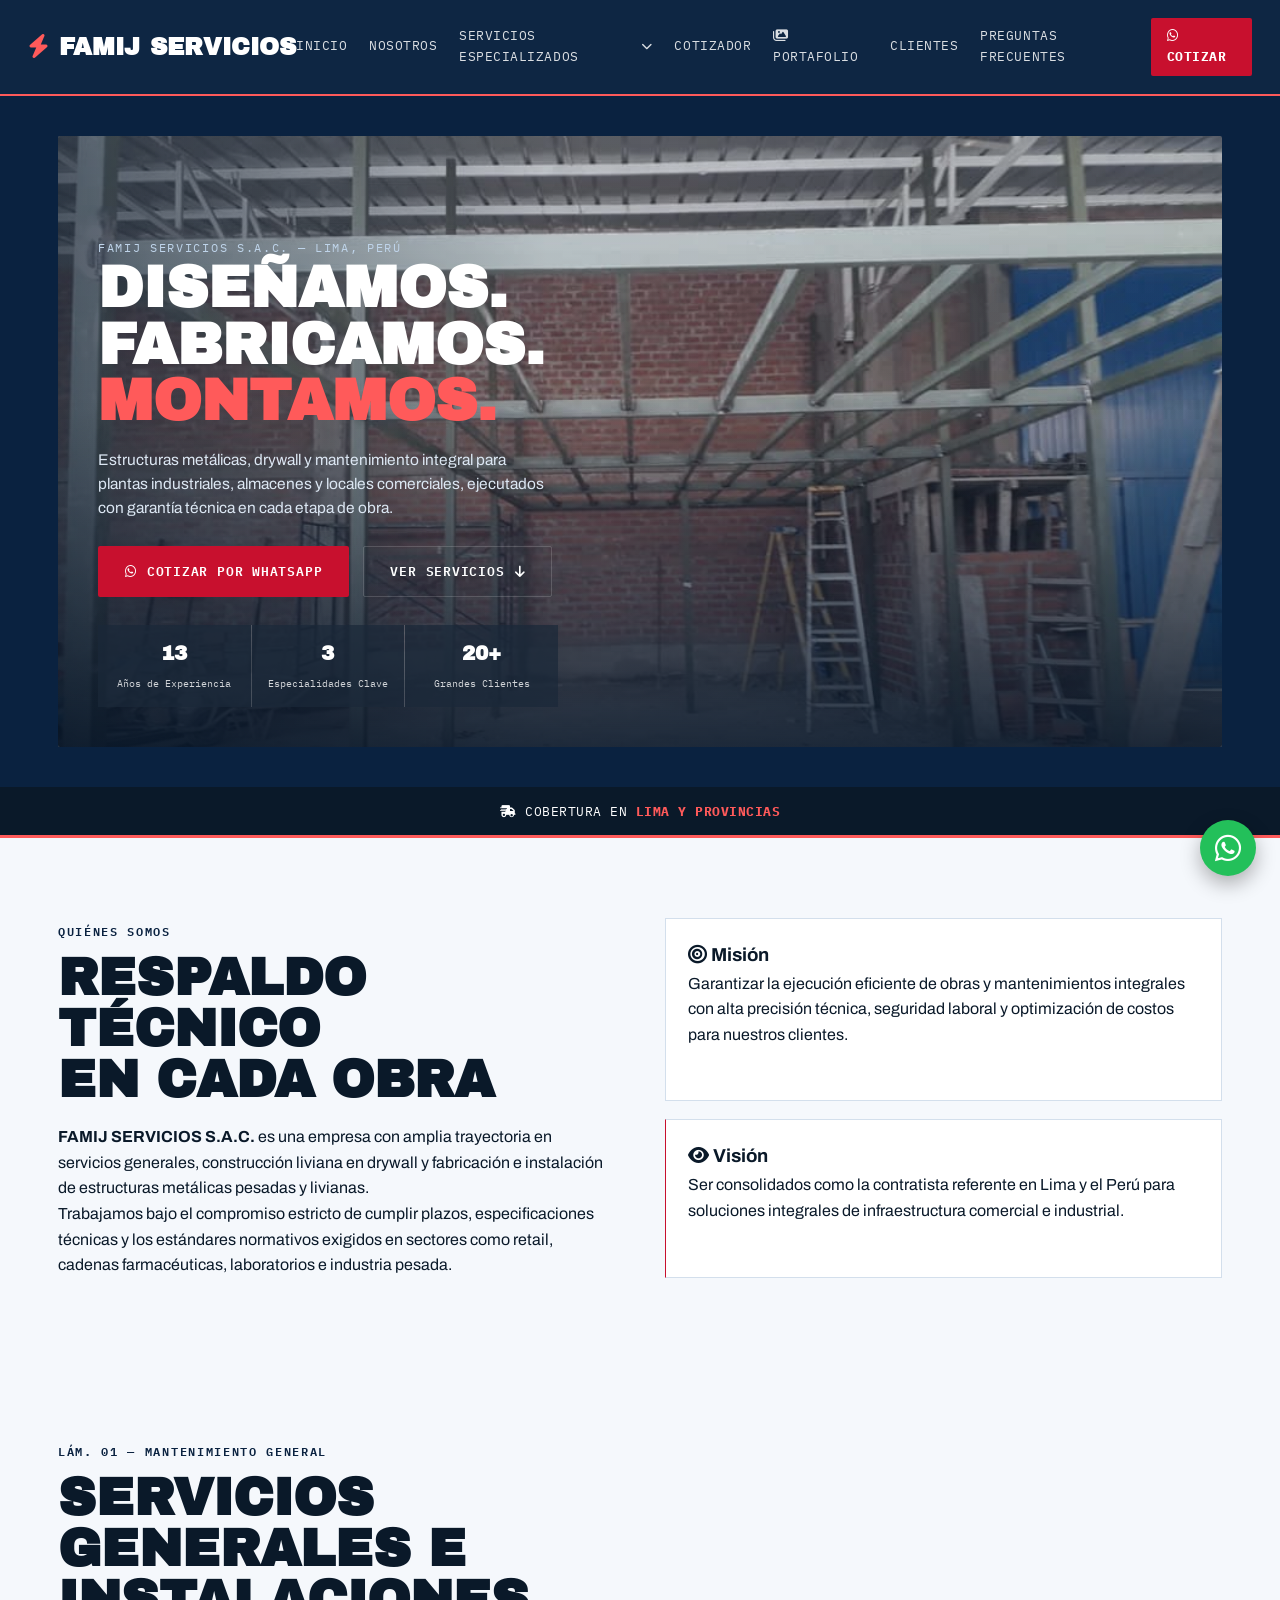
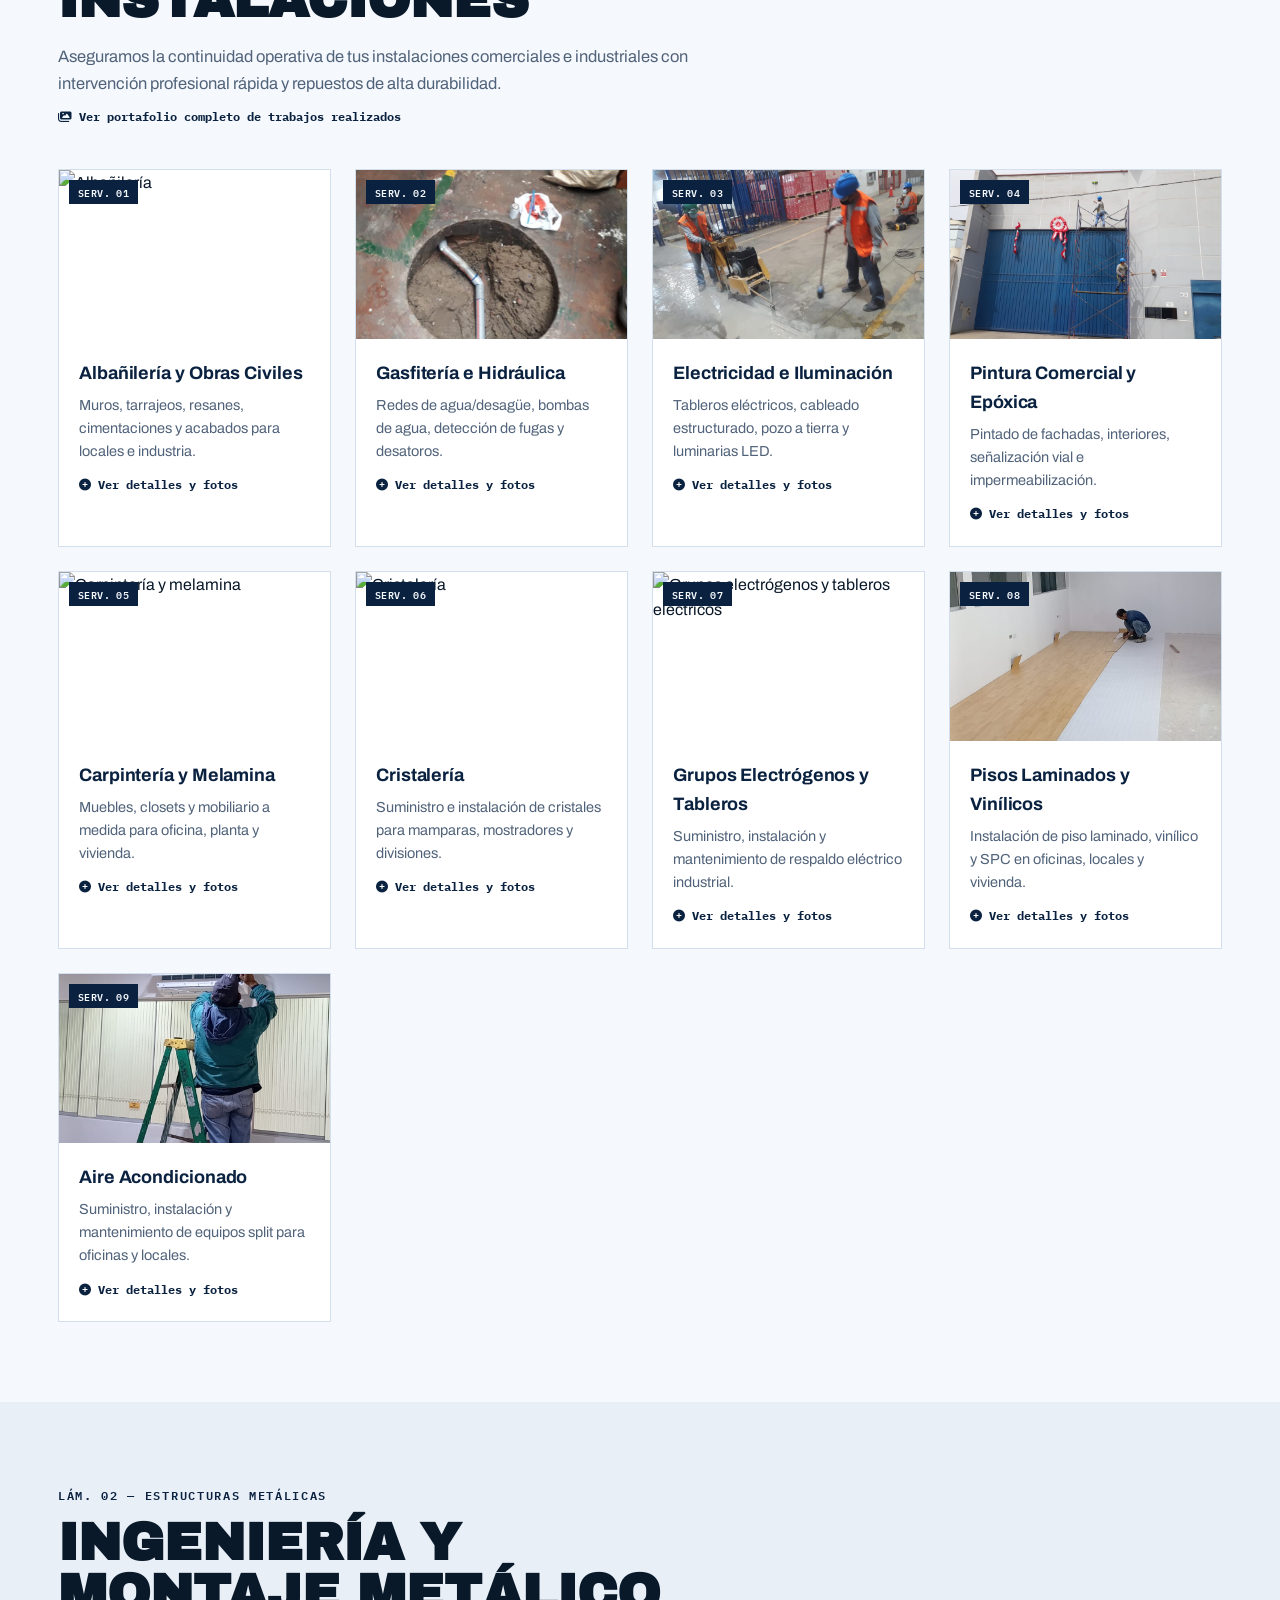
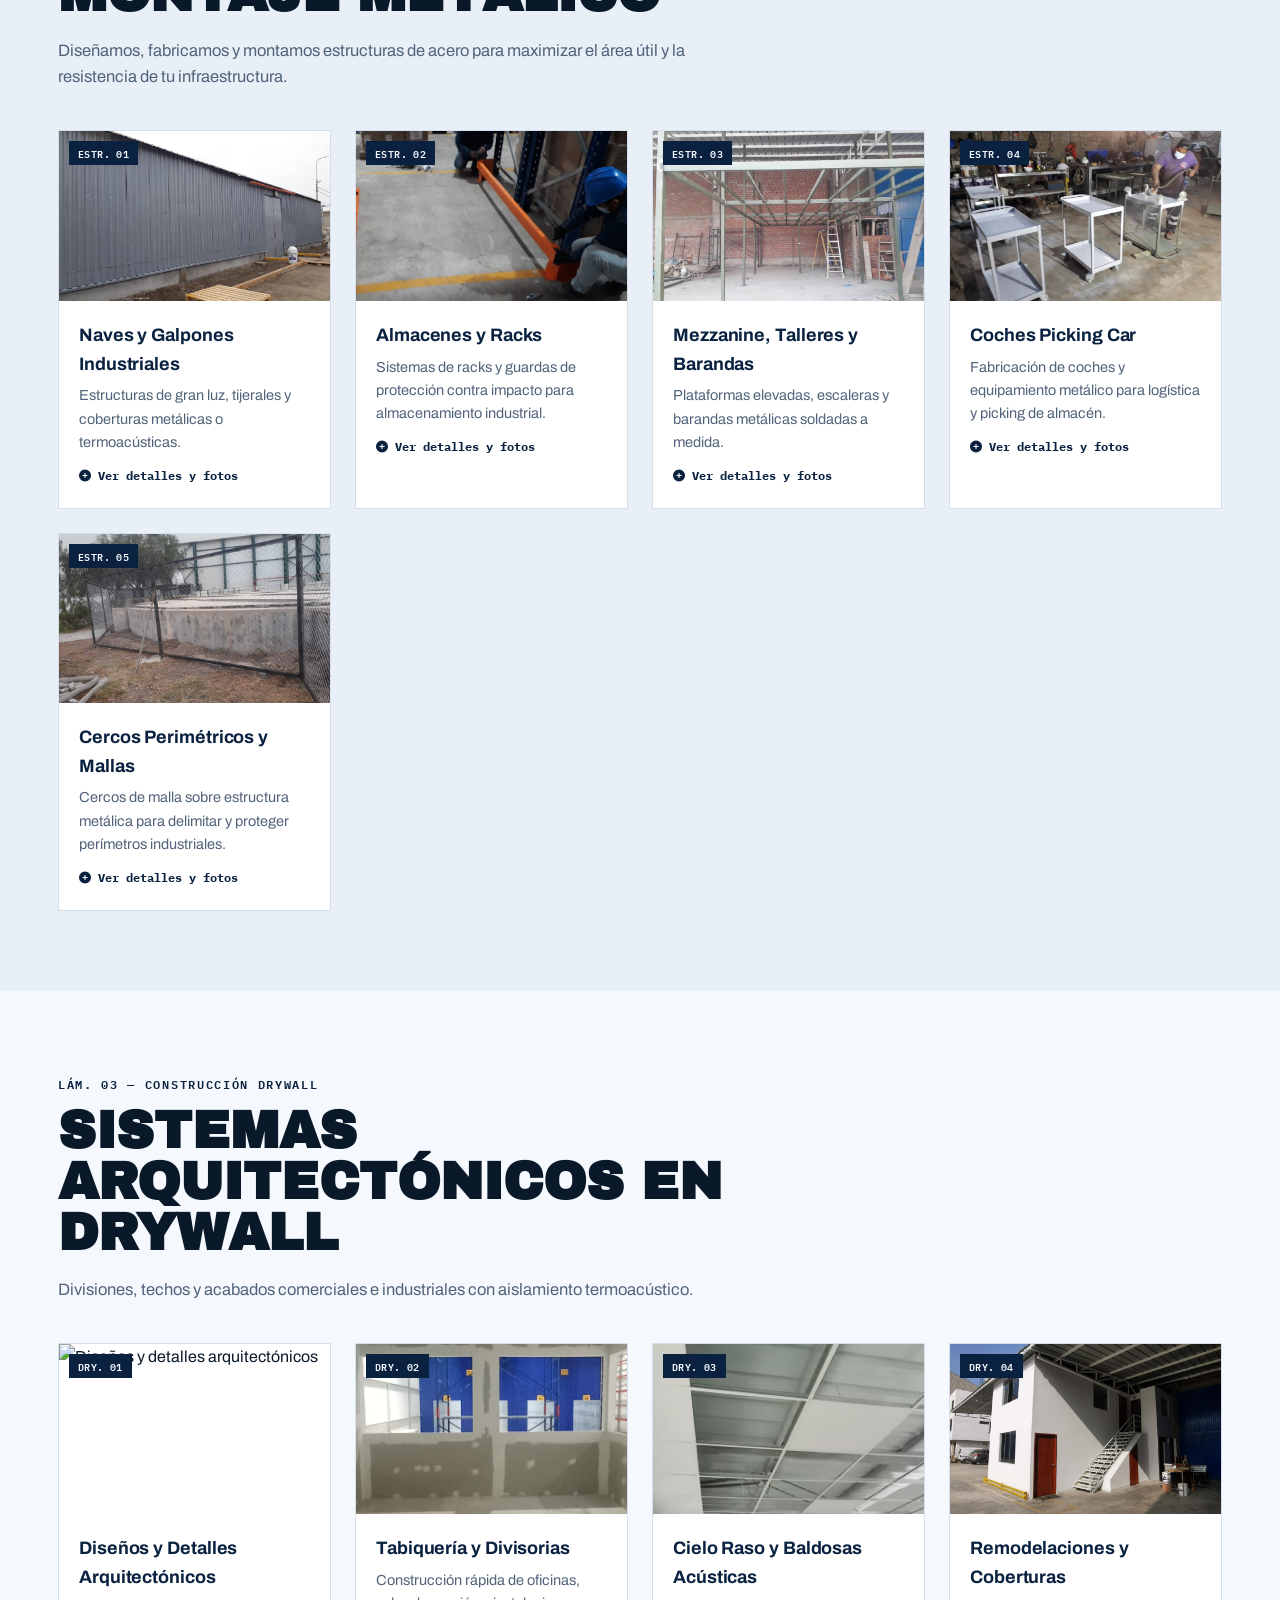
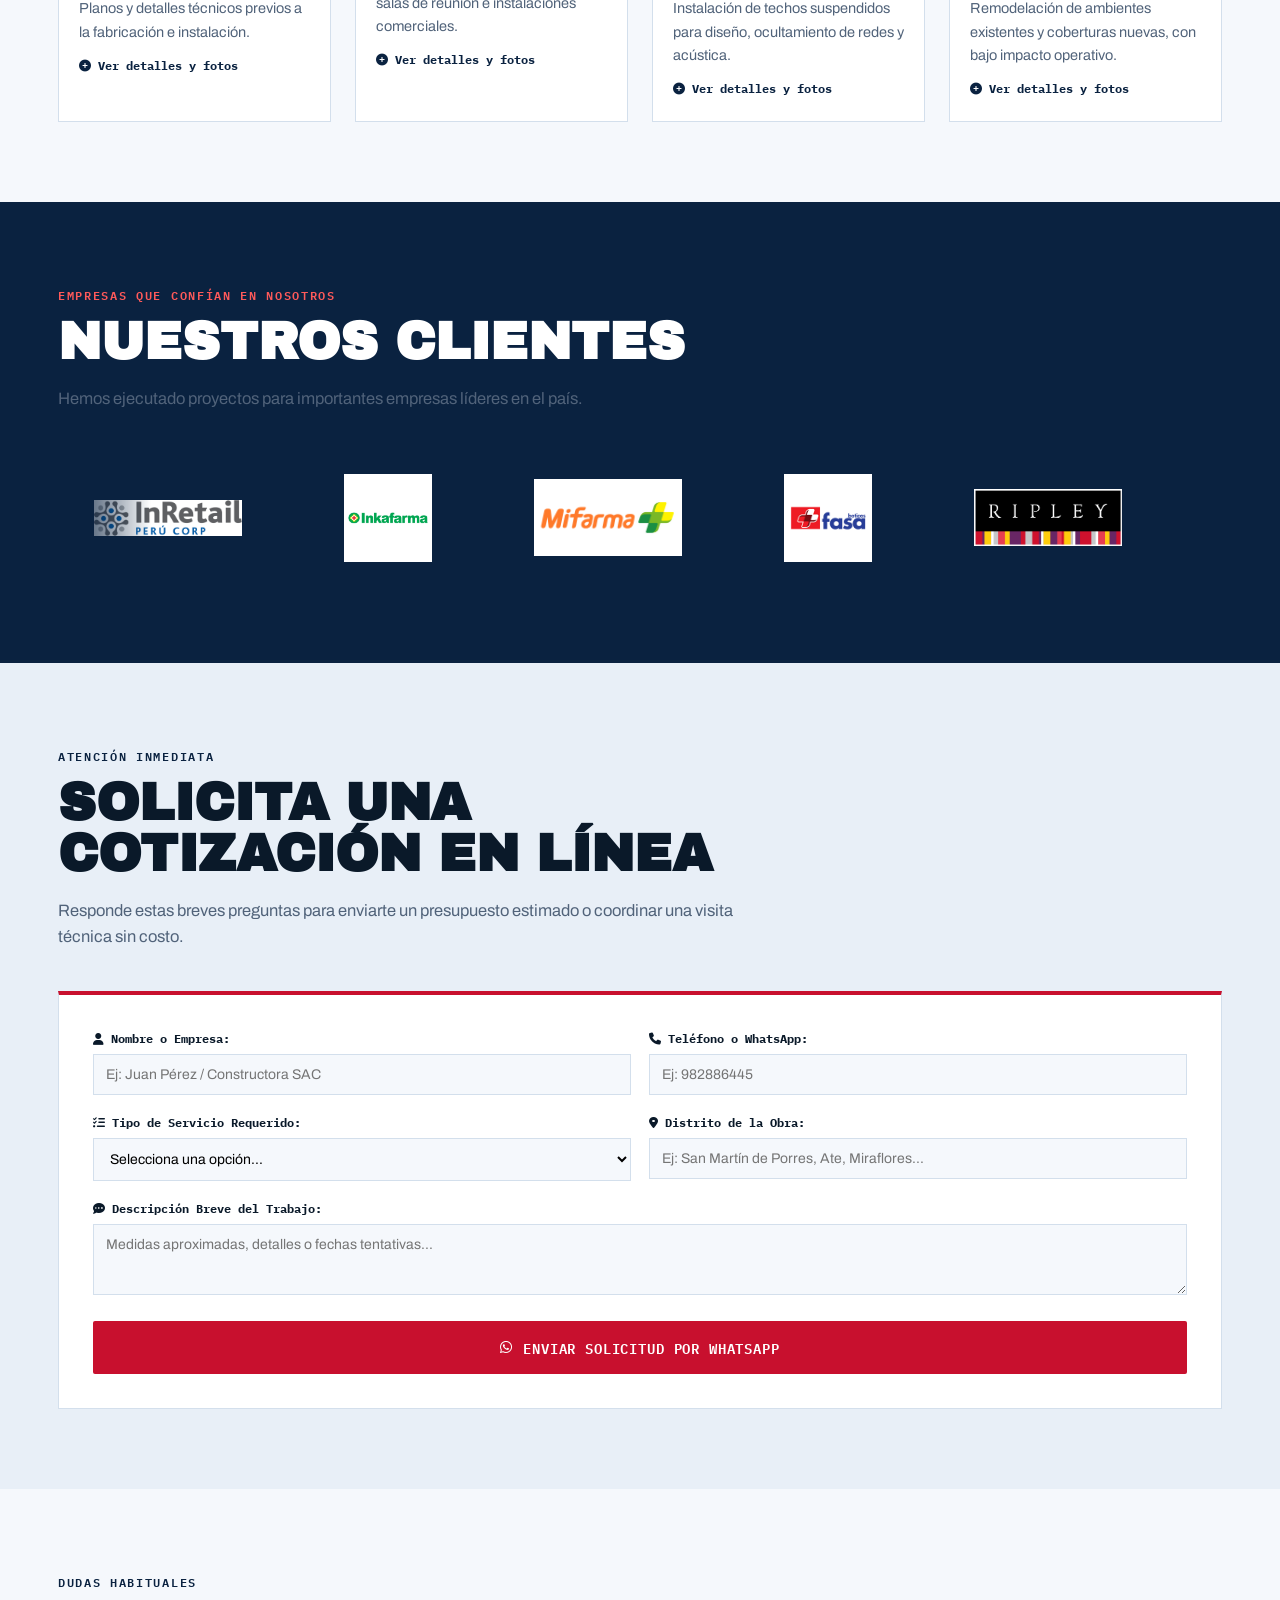
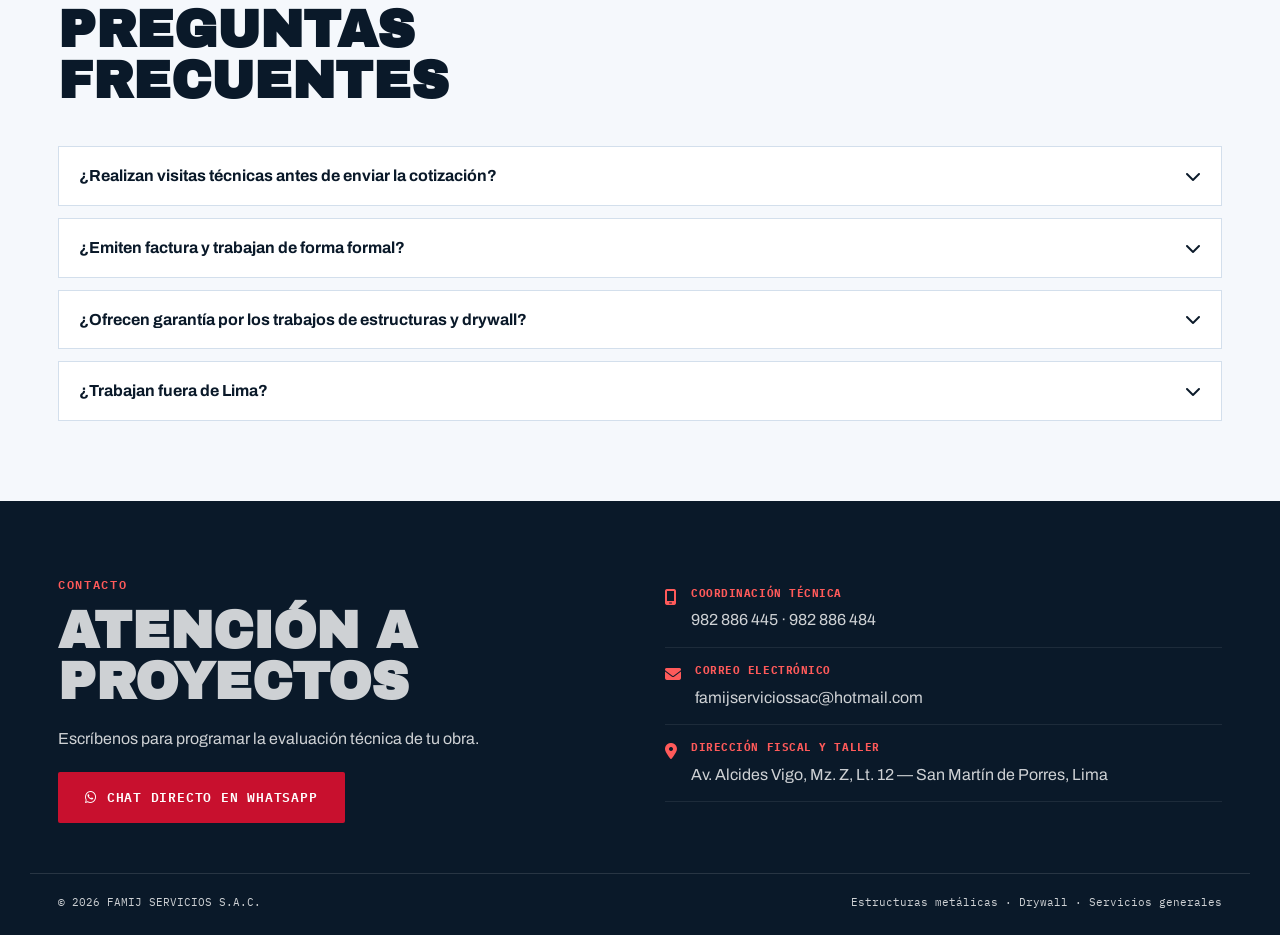
==== index.html @ 788723f6 "Add files via upload" ====
<!DOCTYPE html>
<html lang="es">
<head>
<meta charset="UTF-8">
<meta name="viewport" content="width=device-width, initial-scale=1.0">
<title>Servicios Generales, Estructuras Metálicas y Drywall | FAMIJ SERVICIOS S.A.C.</title>
<meta name="description" content="FAMIJ SERVICIOS S.A.C. — Construcción en drywall, estructuras metálicas y mantenimiento integral en Lima y provincias. Cotiza online.">
<link rel="canonical" href="https://famijservicios.github.io/emprendimiento/">
<meta property="og:type" content="business.business">
<meta property="og:title" content="Servicios Generales, Estructuras Metálicas y Drywall | FAMIJ SERVICIOS S.A.C.">
<meta property="og:description" content="Construcción en drywall, estructuras metálicas y mantenimiento integral en Lima y provincias. Cotiza online.">
<meta property="og:image" content="https://famijservicios.github.io/emprendimiento/assets/trabajos/mezzanine-estructura-metalica.jpg">
<meta property="og:url" content="https://famijservicios.github.io/emprendimiento/">
<meta property="og:locale" content="es_PE">
<meta name="twitter:card" content="summary_large_image">
<script type="application/ld+json">
{
  "@context": "https://schema.org",
  "@type": "GeneralContractor",
  "name": "FAMIJ SERVICIOS S.A.C.",
  "foundingDate": "2013-09-12",
  "image": "https://famijservicios.github.io/emprendimiento/assets/trabajos/mezzanine-estructura-metalica.jpg",
  "description": "Construcción en drywall, estructuras metálicas y mantenimiento integral para plantas industriales, almacenes, locales comerciales y vivienda en Lima y provincias.",
  "address": {
    "@type": "PostalAddress",
    "streetAddress": "Av. Alcides Vigo, Mz. Z, Lt. 12",
    "addressLocality": "San Martín de Porres",
    "addressRegion": "Lima",
    "addressCountry": "PE"
  },
  "telephone": "+51982886445",
  "email": "famijserviciossac@hotmail.com",
  "areaServed": {
    "@type": "State",
    "name": "Lima y provincias, Perú"
  },
  "priceRange": "$$",
  "sameAs": []
}
</script>
<link rel="preconnect" href="https://fonts.googleapis.com">
<link href="https://fonts.googleapis.com/css2?family=Archivo:wght@400;500;600;700&family=Archivo+Black&family=IBM+Plex+Mono:wght@400;500;600;700&display=swap" rel="stylesheet">
<link rel="stylesheet" href="https://cdnjs.cloudflare.com/ajax/libs/font-awesome/6.4.0/css/all.min.css">
<link rel="stylesheet" href="style.css">
</head>
<body>

<!-- ============ NAVBAR CON MENU DESPLEGABLE PURE CSS ============ -->
<header class="navbar">
  <a href="#inicio" class="logo"><span class="bolt"><i class="fa-solid fa-bolt"></i></span>FAMIJ <b>SERVICIOS</b></a>

  <input type="checkbox" id="nav-toggle" class="nav-toggle-checkbox">
  <label for="nav-toggle" class="nav-toggle-label" aria-label="Abrir menú">
    <i class="fa-solid fa-bars open-icon"></i>
    <i class="fa-solid fa-xmark close-icon"></i>
  </label>

  <nav class="nav-links">
    <a href="#inicio">Inicio</a>
    <a href="#nosotros">Nosotros</a>

    <!-- CINTA DE OPCIONES / DROPDOWN SERVICIOS -->
    <div class="nav-dropdown">
      <a href="#servicios" class="dropdown-trigger">
        Servicios Especializados <i class="fa-solid fa-chevron-down drop-icon"></i>
      </a>
      <div class="dropdown-menu">
        <a href="#servicios"><i class="fa-solid fa-screwdriver-wrench"></i> Mantenimiento y Servicios Generales</a>
        <a href="#estructuras"><i class="fa-solid fa-warehouse"></i> Estructuras Metálicas e Industriales</a>
        <a href="#drywall"><i class="fa-solid fa-border-all"></i> Construcción en Drywall y Coberturas</a>
      </div>
    </div>

    <a href="#cotizacion">Cotizador</a>
    <a href="portafolio.html"><i class="fa-solid fa-images"></i> Portafolio</a>
    <a href="#clientes">Clientes</a>
    <a href="#faq">Preguntas Frecuentes</a>
    <a href="#contacto" class="nav-btn-highlight"><i class="fa-brands fa-whatsapp"></i> Cotizar</a>
  </nav>
</header>

<!-- ============ HERO — foto real de obra ============ -->
<section class="hero" id="inicio">
  <div class="container">
    <div class="hero-frame">
      <div class="hero-photo" role="img" aria-label="Estructura metálica de mezzanine fabricada por FAMIJ Servicios"></div>
      <div class="hero-scrim"></div>

      <div class="hero-content">
        <span class="hero-eyebrow">FAMIJ Servicios S.A.C. — Lima, Perú</span>
        <h1>
          <span>Diseñamos.</span>
          <span>Fabricamos.</span>
          <span class="accent">Montamos.</span>
        </h1>
        <p class="lede">Estructuras metálicas, drywall y mantenimiento integral para plantas industriales, almacenes y locales comerciales, ejecutados con garantía técnica en cada etapa de obra.</p>
        <div class="hero-actions">
          <a href="https://wa.me/51982886445?text=Hola,%20deseo%20solicitar%20una%20cotizacion%20para%20un%20proyecto." target="_blank" class="btn btn-primary"><i class="fa-brands fa-whatsapp"></i> Cotizar por WhatsApp</a>
          <a href="#servicios" class="btn btn-outline">Ver Servicios <i class="fa-solid fa-arrow-down"></i></a>
        </div>

        <div class="hero-stats">
          <div><strong data-anios-desde="2013-09-12">12</strong><span>Años de Experiencia</span></div>
          <div><strong>3</strong><span>Especialidades Clave</span></div>
          <div><strong>20+</strong><span>Grandes Clientes</span></div>
        </div>
      </div>
    </div>
  </div>
</section>

<!-- ============ FRANJA DE COBERTURA ============ -->
<div class="trust-strip">
  <div class="container">
    <span><i class="fa-solid fa-truck-fast"></i> Cobertura en <strong>Lima y Provincias</strong></span>
  </div>
</div>

<!-- ============ QUIÉNES SOMOS ============ -->
<section id="nosotros">
  <div class="container about-grid">
    <div>
      <span class="eyebrow">Quiénes somos</span>
      <h2 class="h-section">Respaldo técnico<br>en cada obra</h2>
      <p><b>FAMIJ SERVICIOS S.A.C.</b> es una empresa con amplia trayectoria en servicios generales, construcción liviana en drywall y fabricación e instalación de estructuras metálicas pesadas y livianas.</p>
      <p>Trabajamos bajo el compromiso estricto de cumplir plazos, especificaciones técnicas y los estándares normativos exigidos en sectores como retail, cadenas farmacéuticas, laboratorios e industria pesada.</p>
    </div>

    <div class="mv-cards">
      <div class="mv-card">
        <h3><i class="fa-solid fa-bullseye"></i> Misión</h3>
        <p>Garantizar la ejecución eficiente de obras y mantenimientos integrales con alta precisión técnica, seguridad laboral y optimización de costos para nuestros clientes.</p>
      </div>
      <div class="mv-card visn">
        <h3><i class="fa-solid fa-eye"></i> Visión</h3>
        <p>Ser consolidados como la contratista referente en Lima y el Perú para soluciones integrales de infraestructura comercial e industrial.</p>
      </div>
    </div>
  </div>
</section>

<!-- ============ SERVICIOS GENERALES ============ -->
<section id="servicios">
  <div class="container">
    <div class="section-head">
      <span class="eyebrow">Lám. 01 — Mantenimiento General</span>
      <h2 class="h-section">Servicios Generales e Instalaciones</h2>
      <p>Aseguramos la continuidad operativa de tus instalaciones comerciales e industriales con intervención profesional rápida y repuestos de alta durabilidad.</p>
      <a href="portafolio.html" class="btn-detail" style="margin-top:10px; display:inline-block;"><i class="fa-solid fa-images"></i> Ver portafolio completo de trabajos realizados</a>
    </div>

    <div class="plate-grid">
      <!-- 1 Albañilería -->
      <div class="plate-card">
        <div class="plate-photo">
          <span class="plate-tab">SERV. 01</span>
          <img loading="lazy" decoding="async" src="https://images.pexels.com/photos/32913797/pexels-photo-32913797.jpeg?auto=compress&cs=tinysrgb&w=900" alt="Albañilería">
        </div>
        <div class="plate-body">
          <h3>Albañilería y Obras Civiles</h3>
          <p>Muros, tarrajeos, resanes, cimentaciones y acabados para locales e industria.</p>
          <a href="#modal-albanileria" class="btn-detail"><i class="fa-solid fa-circle-plus"></i> Ver detalles y fotos</a>
        </div>
      </div>

      <!-- 2 Gasfitería -->
      <div class="plate-card">
        <div class="plate-photo">
          <span class="plate-tab">SERV. 02</span>
          <img loading="lazy" decoding="async" src="assets/trabajos/gasfiteria-fuga-tuberia.jpg" alt="Tubería reparada por FAMIJ Servicios, lista para resane">
        </div>
        <div class="plate-body">
          <h3>Gasfitería e Hidráulica</h3>
          <p>Redes de agua/desagüe, bombas de agua, detección de fugas y desatoros.</p>
          <a href="#modal-gasfiteria" class="btn-detail"><i class="fa-solid fa-circle-plus"></i> Ver detalles y fotos</a>
        </div>
      </div>

      <!-- 3 Electricidad -->
      <div class="plate-card">
        <div class="plate-photo">
          <span class="plate-tab">SERV. 03</span>
          <img loading="lazy" decoding="async" src="assets/trabajos/electricidad-corte-piso.jpg" alt="Corte de piso para cableado interno, trabajo de FAMIJ Servicios">
        </div>
        <div class="plate-body">
          <h3>Electricidad e Iluminación</h3>
          <p>Tableros eléctricos, cableado estructurado, pozo a tierra y luminarias LED.</p>
          <a href="#modal-electricidad" class="btn-detail"><i class="fa-solid fa-circle-plus"></i> Ver detalles y fotos</a>
        </div>
      </div>

      <!-- 4 Pintura -->
      <div class="plate-card">
        <div class="plate-photo">
          <span class="plate-tab">SERV. 04</span>
          <img loading="lazy" decoding="async" src="assets/trabajos/pintura-fachada-andamio.jpg" alt="Pintura de fachada industrial con andamio">
        </div>
        <div class="plate-body">
          <h3>Pintura Comercial y Epóxica</h3>
          <p>Pintado de fachadas, interiores, señalización vial e impermeabilización.</p>
          <a href="#modal-pintura" class="btn-detail"><i class="fa-solid fa-circle-plus"></i> Ver detalles y fotos</a>
        </div>
      </div>

      <!-- 5 Carpintería y melamina -->
      <div class="plate-card">
        <div class="plate-photo">
          <span class="plate-tab">SERV. 05</span>
          <img loading="lazy" decoding="async" src="https://images.pexels.com/photos/18947396/pexels-photo-18947396.jpeg?auto=compress&cs=tinysrgb&w=900" alt="Carpintería y melamina">
        </div>
        <div class="plate-body">
          <h3>Carpintería y Melamina</h3>
          <p>Muebles, closets y mobiliario a medida para oficina, planta y vivienda.</p>
          <a href="#modal-carpinteria" class="btn-detail"><i class="fa-solid fa-circle-plus"></i> Ver detalles y fotos</a>
        </div>
      </div>

      <!-- 6 Cristalería -->
      <div class="plate-card">
        <div class="plate-photo">
          <span class="plate-tab">SERV. 06</span>
          <img loading="lazy" decoding="async" src="https://images.pexels.com/photos/11661020/pexels-photo-11661020.jpeg?auto=compress&cs=tinysrgb&w=900" alt="Cristalería">
        </div>
        <div class="plate-body">
          <h3>Cristalería</h3>
          <p>Suministro e instalación de cristales para mamparas, mostradores y divisiones.</p>
          <a href="#modal-cristaleria" class="btn-detail"><i class="fa-solid fa-circle-plus"></i> Ver detalles y fotos</a>
        </div>
      </div>

      <!-- 7 Grupos electrógenos -->
      <div class="plate-card">
        <div class="plate-photo">
          <span class="plate-tab">SERV. 07</span>
          <img loading="lazy" decoding="async" src="https://images.pexels.com/photos/17842832/pexels-photo-17842832.jpeg?auto=compress&cs=tinysrgb&w=900" alt="Grupos electrógenos y tableros eléctricos">
        </div>
        <div class="plate-body">
          <h3>Grupos Electrógenos y Tableros</h3>
          <p>Suministro, instalación y mantenimiento de respaldo eléctrico industrial.</p>
          <a href="#modal-electrogenos" class="btn-detail"><i class="fa-solid fa-circle-plus"></i> Ver detalles y fotos</a>
        </div>
      </div>

      <!-- 8 Pisos laminados (fotos reales) -->
      <div class="plate-card">
        <div class="plate-photo">
          <span class="plate-tab">SERV. 08</span>
          <img loading="lazy" decoding="async" src="assets/trabajos/piso-laminado-instalacion.jpg" alt="Instalación de piso laminado en oficina">
        </div>
        <div class="plate-body">
          <h3>Pisos Laminados y Vinílicos</h3>
          <p>Instalación de piso laminado, vinílico y SPC en oficinas, locales y vivienda.</p>
          <a href="#modal-pisos" class="btn-detail"><i class="fa-solid fa-circle-plus"></i> Ver detalles y fotos</a>
        </div>
      </div>

      <!-- 9 Aire acondicionado (fotos reales) -->
      <div class="plate-card">
        <div class="plate-photo">
          <span class="plate-tab">SERV. 09</span>
          <img loading="lazy" decoding="async" src="assets/trabajos/aire-acondicionado-instalacion.jpg" alt="Instalación de equipo split de aire acondicionado">
        </div>
        <div class="plate-body">
          <h3>Aire Acondicionado</h3>
          <p>Suministro, instalación y mantenimiento de equipos split para oficinas y locales.</p>
          <a href="#modal-aire" class="btn-detail"><i class="fa-solid fa-circle-plus"></i> Ver detalles y fotos</a>
        </div>
      </div>
    </div>
  </div>
</section>

<!-- ============ ESTRUCTURAS METÁLICAS ============ -->
<section class="section-alt" id="estructuras">
  <div class="container">
    <div class="section-head">
      <span class="eyebrow">Lám. 02 — Estructuras Metálicas</span>
      <h2 class="h-section">Ingeniería y Montaje Metálico</h2>
      <p>Diseñamos, fabricamos y montamos estructuras de acero para maximizar el área útil y la resistencia de tu infraestructura.</p>
    </div>

    <div class="plate-grid">
      <!-- 1 Naves industriales -->
      <div class="plate-card">
        <div class="plate-photo">
          <span class="plate-tab">ESTR. 01</span>
          <img loading="lazy" decoding="async" src="assets/trabajos/nave-industrial-fachada.jpg" alt="Fachada de nave industrial construida por FAMIJ Servicios">
        </div>
        <div class="plate-body">
          <h3>Naves y Galpones Industriales</h3>
          <p>Estructuras de gran luz, tijerales y coberturas metálicas o termoacústicas.</p>
          <a href="#modal-naves" class="btn-detail"><i class="fa-solid fa-circle-plus"></i> Ver detalles y fotos</a>
        </div>
      </div>

      <!-- 2 Almacenes y racks (fotos reales) -->
      <div class="plate-card">
        <div class="plate-photo">
          <span class="plate-tab">ESTR. 02</span>
          <img loading="lazy" decoding="async" src="assets/trabajos/rack-vigas-instalacion.jpg" alt="Instalación de vigas de rack industrial">
        </div>
        <div class="plate-body">
          <h3>Almacenes y Racks</h3>
          <p>Sistemas de racks y guardas de protección contra impacto para almacenamiento industrial.</p>
          <a href="#modal-racks" class="btn-detail"><i class="fa-solid fa-circle-plus"></i> Ver detalles y fotos</a>
        </div>
      </div>

      <!-- 3 Mezzanine y barandas (fotos reales) -->
      <div class="plate-card">
        <div class="plate-photo">
          <span class="plate-tab">ESTR. 03</span>
          <img loading="lazy" decoding="async" src="assets/trabajos/mezzanine-estructura-metalica.jpg" alt="Estructura metálica de mezzanine fabricada por FAMIJ Servicios">
        </div>
        <div class="plate-body">
          <h3>Mezzanine, Talleres y Barandas</h3>
          <p>Plataformas elevadas, escaleras y barandas metálicas soldadas a medida.</p>
          <a href="#modal-mezzanine" class="btn-detail"><i class="fa-solid fa-circle-plus"></i> Ver detalles y fotos</a>
        </div>
      </div>

      <!-- 4 Coches picking car (fotos reales) -->
      <div class="plate-card">
        <div class="plate-photo">
          <span class="plate-tab">ESTR. 04</span>
          <img loading="lazy" decoding="async" src="assets/trabajos/coche-picking-fabricacion-1.jpg" alt="Fabricación de coches picking car en taller FAMIJ">
        </div>
        <div class="plate-body">
          <h3>Coches Picking Car</h3>
          <p>Fabricación de coches y equipamiento metálico para logística y picking de almacén.</p>
          <a href="#modal-picking" class="btn-detail"><i class="fa-solid fa-circle-plus"></i> Ver detalles y fotos</a>
        </div>
      </div>

      <!-- 5 Cercos perimétricos (fotos reales) -->
      <div class="plate-card">
        <div class="plate-photo">
          <span class="plate-tab">ESTR. 05</span>
          <img loading="lazy" decoding="async" src="assets/trabajos/cerco-malla-perimetrico.jpg" alt="Cerco perimétrico de malla en planta industrial">
        </div>
        <div class="plate-body">
          <h3>Cercos Perimétricos y Mallas</h3>
          <p>Cercos de malla sobre estructura metálica para delimitar y proteger perímetros industriales.</p>
          <a href="#modal-cercos" class="btn-detail"><i class="fa-solid fa-circle-plus"></i> Ver detalles y fotos</a>
        </div>
      </div>
    </div>
  </div>
</section>

<!-- ============ DRYWALL ============ -->
<section id="drywall">
  <div class="container">
    <div class="section-head">
      <span class="eyebrow">Lám. 03 — Construcción Drywall</span>
      <h2 class="h-section">Sistemas Arquitectónicos en Drywall</h2>
      <p>Divisiones, techos y acabados comerciales e industriales con aislamiento termoacústico.</p>
    </div>

    <div class="plate-grid">
      <!-- 1 Diseños arquitectónicos -->
      <div class="plate-card">
        <div class="plate-photo">
          <span class="plate-tab">DRY. 01</span>
          <img loading="lazy" decoding="async" src="https://images.pexels.com/photos/6615095/pexels-photo-6615095.jpeg?auto=compress&cs=tinysrgb&w=900" alt="Diseños y detalles arquitectónicos">
        </div>
        <div class="plate-body">
          <h3>Diseños y Detalles Arquitectónicos</h3>
          <p>Planos y detalles técnicos previos a la fabricación e instalación.</p>
          <a href="#modal-drywall-disenos" class="btn-detail"><i class="fa-solid fa-circle-plus"></i> Ver detalles y fotos</a>
        </div>
      </div>

      <!-- 2 Divisiones de oficinas -->
      <div class="plate-card">
        <div class="plate-photo">
          <span class="plate-tab">DRY. 02</span>
          <img loading="lazy" decoding="async" src="assets/trabajos/drywall-oficina-ventanas.jpg" alt="Tabiquería de drywall masillada con vanos de ventana">
        </div>
        <div class="plate-body">
          <h3>Tabiquería y Divisorias</h3>
          <p>Construcción rápida de oficinas, salas de reunión e instalaciones comerciales.</p>
          <a href="#modal-drywall-oficinas" class="btn-detail"><i class="fa-solid fa-circle-plus"></i> Ver detalles y fotos</a>
        </div>
      </div>

      <!-- 3 Cielo raso -->
      <div class="plate-card">
        <div class="plate-photo">
          <span class="plate-tab">DRY. 03</span>
          <img loading="lazy" decoding="async" src="assets/trabajos/cielo-raso-instalacion.jpg" alt="Instalación de baldosas sobre estructura de cielo raso">
        </div>
        <div class="plate-body">
          <h3>Cielo Raso y Baldosas Acústicas</h3>
          <p>Instalación de techos suspendidos para diseño, ocultamiento de redes y acústica.</p>
          <a href="#modal-drywall-techos" class="btn-detail"><i class="fa-solid fa-circle-plus"></i> Ver detalles y fotos</a>
        </div>
      </div>

      <!-- 4 Remodelaciones y coberturas -->
      <div class="plate-card">
        <div class="plate-photo">
          <span class="plate-tab">DRY. 04</span>
          <img loading="lazy" decoding="async" src="assets/trabajos/edificio-dos-pisos-terminado.jpg" alt="Edificio de dos pisos con cobertura terminado">
        </div>
        <div class="plate-body">
          <h3>Remodelaciones y Coberturas</h3>
          <p>Remodelación de ambientes existentes y coberturas nuevas, con bajo impacto operativo.</p>
          <a href="#modal-drywall-remodelacion" class="btn-detail"><i class="fa-solid fa-circle-plus"></i> Ver detalles y fotos</a>
        </div>
      </div>
    </div>
  </div>
</section>

<!-- ============ CLIENTES CON LOGOS ============ -->
<section class="section-dark" id="clientes">
  <div class="container">
    <div class="section-head">
      <span class="eyebrow eyebrow--light">Empresas que confían en nosotros</span>
      <h2 class="h-section">Nuestros Clientes</h2>
      <p>Hemos ejecutado proyectos para importantes empresas líderes en el país.</p>
    </div>

    <div class="logos-marquee">
      <div class="logos-track">
        <!-- Primer set (leído por lectores de pantalla) -->
        <div class="logo-item"><img loading="lazy" decoding="async" src="assets/clientes/inretail.png" alt="InRetail Perú Corp"></div>
        <div class="logo-item"><img loading="lazy" decoding="async" src="assets/clientes/inkafarma.png" alt="Inkafarma"></div>
        <div class="logo-item"><img loading="lazy" decoding="async" src="assets/clientes/mifarma.png" alt="Mifarma"></div>
        <div class="logo-item"><img loading="lazy" decoding="async" src="assets/clientes/fasa.png" alt="Boticas Fasa"></div>
        <div class="logo-item"><img loading="lazy" decoding="async" src="assets/clientes/ripley.png" alt="Ripley Perú"></div>
        <div class="logo-item"><img loading="lazy" decoding="async" src="assets/clientes/topitop.png" alt="Topitop"></div>
        <div class="logo-item"><img loading="lazy" decoding="async" src="assets/clientes/komatsu.png" alt="Komatsu"></div>
        <div class="logo-item"><img loading="lazy" decoding="async" src="assets/clientes/mitsui.png" alt="Mitsui Automotive"></div>
        <div class="logo-item"><img loading="lazy" decoding="async" src="assets/clientes/cosapi.png" alt="Cosapi"></div>
        <div class="logo-item"><img loading="lazy" decoding="async" src="assets/clientes/perufarma.png" alt="Perufarma"></div>
        <div class="logo-item"><img loading="lazy" decoding="async" src="assets/clientes/costeno.png" alt="Costeño Alimentos"></div>
        <div class="logo-item"><img loading="lazy" decoding="async" src="assets/clientes/agp.png" alt="AGP Intelligent Glass"></div>
        <div class="logo-item"><img loading="lazy" decoding="async" src="assets/clientes/solu-paper.png" alt="Solu Paper"></div>
        <div class="logo-item"><img loading="lazy" decoding="async" src="assets/clientes/club-terrazas.png" alt="Club Terrazas"></div>
        <div class="logo-item"><img loading="lazy" decoding="async" src="assets/clientes/plastimiq.png" alt="Plastimiq"></div>
        <div class="logo-item"><img loading="lazy" decoding="async" src="assets/clientes/promogesa.png" alt="Promogesa"></div>
        <div class="logo-item"><img loading="lazy" decoding="async" src="assets/clientes/scp-socopur.png" alt="SCP Socopur"></div>
        <div class="logo-item"><img loading="lazy" decoding="async" src="assets/clientes/kp-ingenieria-logistica.png" alt="KP Ingeniería Logística"></div>
        <div class="logo-item"><img loading="lazy" decoding="async" src="assets/clientes/smasac.png" alt="Laboratorios SMASAC"></div>
        <div class="logo-item"><img loading="lazy" decoding="async" src="assets/clientes/negociar.png" alt="Negociar"></div>

        <!-- Segundo set idéntico, oculto para lectores de pantalla: solo cierra el loop visual -->
        <div class="logo-item" aria-hidden="true"><img loading="lazy" decoding="async" src="assets/clientes/inretail.png" alt=""></div>
        <div class="logo-item" aria-hidden="true"><img loading="lazy" decoding="async" src="assets/clientes/inkafarma.png" alt=""></div>
        <div class="logo-item" aria-hidden="true"><img loading="lazy" decoding="async" src="assets/clientes/mifarma.png" alt=""></div>
        <div class="logo-item" aria-hidden="true"><img loading="lazy" decoding="async" src="assets/clientes/fasa.png" alt=""></div>
        <div class="logo-item" aria-hidden="true"><img loading="lazy" decoding="async" src="assets/clientes/ripley.png" alt=""></div>
        <div class="logo-item" aria-hidden="true"><img loading="lazy" decoding="async" src="assets/clientes/topitop.png" alt=""></div>
        <div class="logo-item" aria-hidden="true"><img loading="lazy" decoding="async" src="assets/clientes/komatsu.png" alt=""></div>
        <div class="logo-item" aria-hidden="true"><img loading="lazy" decoding="async" src="assets/clientes/mitsui.png" alt=""></div>
        <div class="logo-item" aria-hidden="true"><img loading="lazy" decoding="async" src="assets/clientes/cosapi.png" alt=""></div>
        <div class="logo-item" aria-hidden="true"><img loading="lazy" decoding="async" src="assets/clientes/perufarma.png" alt=""></div>
        <div class="logo-item" aria-hidden="true"><img loading="lazy" decoding="async" src="assets/clientes/costeno.png" alt=""></div>
        <div class="logo-item" aria-hidden="true"><img loading="lazy" decoding="async" src="assets/clientes/agp.png" alt=""></div>
        <div class="logo-item" aria-hidden="true"><img loading="lazy" decoding="async" src="assets/clientes/solu-paper.png" alt=""></div>
        <div class="logo-item" aria-hidden="true"><img loading="lazy" decoding="async" src="assets/clientes/club-terrazas.png" alt=""></div>
        <div class="logo-item" aria-hidden="true"><img loading="lazy" decoding="async" src="assets/clientes/plastimiq.png" alt=""></div>
        <div class="logo-item" aria-hidden="true"><img loading="lazy" decoding="async" src="assets/clientes/promogesa.png" alt=""></div>
        <div class="logo-item" aria-hidden="true"><img loading="lazy" decoding="async" src="assets/clientes/scp-socopur.png" alt=""></div>
        <div class="logo-item" aria-hidden="true"><img loading="lazy" decoding="async" src="assets/clientes/kp-ingenieria-logistica.png" alt=""></div>
        <div class="logo-item" aria-hidden="true"><img loading="lazy" decoding="async" src="assets/clientes/smasac.png" alt=""></div>
        <div class="logo-item" aria-hidden="true"><img loading="lazy" decoding="async" src="assets/clientes/negociar.png" alt=""></div>
      </div>
    </div>
  </div>
</section>

<!-- ============ FORMULARIO DE COTIZACIÓN RÁPIDA ============ -->
<section id="cotizacion" class="section-alt">
  <div class="container">
    <div class="section-head">
      <span class="eyebrow">Atención Inmediata</span>
      <h2 class="h-section">Solicita una Cotización en Línea</h2>
      <p>Responde estas breves preguntas para enviarte un presupuesto estimado o coordinar una visita técnica sin costo.</p>
    </div>

    <form class="quote-form" id="quote-form" action="https://wa.me/51982886445" method="get" target="_blank">
      <div class="form-grid">
        <div class="form-group">
          <label for="qf-nombre"><i class="fa-solid fa-user"></i> Nombre o Empresa:</label>
          <input type="text" id="qf-nombre" name="nombre" autocomplete="name" placeholder="Ej: Juan Pérez / Constructora SAC" required>
        </div>
        <div class="form-group">
          <label for="qf-telefono"><i class="fa-solid fa-phone"></i> Teléfono o WhatsApp:</label>
          <input type="tel" id="qf-telefono" name="telefono" autocomplete="tel" placeholder="Ej: 982886445" required>
        </div>
        <div class="form-group">
          <label for="qf-servicio"><i class="fa-solid fa-list-check"></i> Tipo de Servicio Requerido:</label>
          <select id="qf-servicio" name="servicio" required>
            <option value="">Selecciona una opción...</option>
            <option value="Estructuras Metálicas / Mezzanine">Estructuras Metálicas / Mezzanine</option>
            <option value="Construcción en Drywall / Techos">Construcción en Drywall / Techos</option>
            <option value="Servicios Generales / Mantenimiento">Servicios Generales / Mantenimiento</option>
            <option value="Pintura / Acabados Epóxicos">Pintura / Acabados Epóxicos</option>
            <option value="Pisos Laminados y Vinílicos">Pisos Laminados y Vinílicos</option>
            <option value="Aire Acondicionado">Aire Acondicionado</option>
            <option value="Cercos Perimétricos y Mallas">Cercos Perimétricos y Mallas</option>
            <option value="Otro proyecto especial">Otro proyecto especial</option>
          </select>
        </div>
        <div class="form-group">
          <label for="qf-distrito"><i class="fa-solid fa-location-dot"></i> Distrito de la Obra:</label>
          <input type="text" id="qf-distrito" name="distrito" placeholder="Ej: San Martín de Porres, Ate, Miraflores..." required>
        </div>
        <div class="form-group full-width">
          <label for="qf-detalle"><i class="fa-solid fa-comment-dots"></i> Descripción Breve del Trabajo:</label>
          <textarea id="qf-detalle" name="detalle" rows="3" placeholder="Medidas aproximadas, detalles o fechas tentativas..."></textarea>
        </div>
      </div>
      <button type="submit" class="btn btn-primary btn-submit"><i class="fa-brands fa-whatsapp"></i> Enviar Solicitud por WhatsApp</button>
    </form>
  </div>
</section>

<!-- ============ PREGUNTAS FRECUENTES (FAQ) ============ -->
<section id="faq">
  <div class="container">
    <div class="section-head">
      <span class="eyebrow">Dudas habituales</span>
      <h2 class="h-section">Preguntas Frecuentes</h2>
    </div>

    <div class="faq-container">
      <details class="faq-item">
        <summary><b>¿Realizan visitas técnicas antes de enviar la cotización?</b> <i class="fa-solid fa-chevron-down"></i></summary>
        <p>Sí, realizamos una visita técnica previa sin costo para tomar medidas y evaluar el sitio antes de emitir la cotización.</p>
      </details>

      <details class="faq-item">
        <summary><b>¿Emiten factura y trabajan de forma formal?</b> <i class="fa-solid fa-chevron-down"></i></summary>
        <p>Sí, emitimos comprobante de pago y trabajamos con total formalidad tributaria en cada proyecto.</p>
      </details>

      <details class="faq-item">
        <summary><b>¿Ofrecen garantía por los trabajos de estructuras y drywall?</b> <i class="fa-solid fa-chevron-down"></i></summary>
        <p>Todos nuestros trabajos cuentan con garantía por escrito que cubre defectos de fabricación, instalación o fallas estructurales.</p>
      </details>

      <details class="faq-item">
        <summary><b>¿Trabajan fuera de Lima?</b> <i class="fa-solid fa-chevron-down"></i></summary>
        <p>Sí, tenemos cobertura en Lima y provincias. Escríbenos con la ubicación de tu proyecto y coordinamos la visita técnica.</p>
      </details>
    </div>
  </div>
</section>

<!-- ============ CONTACTO Y FOOTER ============ -->
<footer id="contacto">
  <div class="container contact-wrap">
    <div>
      <span class="eyebrow eyebrow--light">Contacto</span>
      <h2 class="h-section">Atención a Proyectos</h2>
      <p>Escríbenos para programar la evaluación técnica de tu obra.</p>
      <div style="margin-top:20px;">
        <a href="https://wa.me/51982886445" target="_blank" class="btn btn-primary"><i class="fa-brands fa-whatsapp"></i> Chat directo en WhatsApp</a>
      </div>
    </div>

    <div>
      <ul class="contact-list">
        <li><i class="fa-solid fa-mobile-screen"></i><span><b>Coordinación Técnica</b>982 886 445 · 982 886 484</span></li>
        <li><i class="fa-solid fa-envelope"></i><span><b>Correo Electrónico</b>famijserviciossac@hotmail.com</span></li>
        <li><i class="fa-solid fa-location-dot"></i><span><b>Dirección Fiscal y Taller</b>Av. Alcides Vigo, Mz. Z, Lt. 12 — San Martín de Porres, Lima</span></li>
      </ul>
    </div>
  </div>

  <div class="container footer-bottom">
    <span>© 2026 FAMIJ SERVICIOS S.A.C.</span>
    <span>Estructuras metálicas · Drywall · Servicios generales</span>
  </div>
</footer>

<a href="https://wa.me/51982886445" class="whatsapp-btn" target="_blank" aria-label="WhatsApp">
  <i class="fa-brands fa-whatsapp"></i>
</a>

<!-- ================================================================= -->
<!-- MODALES INTERACTIVOS DE SERVICIOS DETALLADOS (PURE CSS :TARGET)   -->
<!-- ================================================================= -->

<!-- Modal Albañilería -->
<div id="modal-albanileria" class="modal-overlay">
  <div class="modal-box">
    <a href="#servicios" class="modal-close">&times;</a>
    <span class="modal-badge">DETALLE DE SERVICIO</span>
    <h2>Albañilería y Obras Civiles</h2>
    <div class="modal-gallery">
      <img loading="lazy" decoding="async" class="single" src="https://images.pexels.com/photos/32913797/pexels-photo-32913797.jpeg?auto=compress&cs=tinysrgb&w=900" alt="Albañilería">
    </div>
    <div class="modal-details">
      <h3>Especificaciones del Servicio:</h3>
      <ul>
        <li><i class="fa-solid fa-check"></i> Construcción de muros en ladrillo pastelero, sílico-calcáreo y bloque de concreto.</li>
        <li><i class="fa-solid fa-check"></i> Tarrajeos frotachados, escarchados e impermeabilizados.</li>
        <li><i class="fa-solid fa-check"></i> Vaciado de contrapisos, losas y rampas de tránsito pesado.</li>
        <li><i class="fa-solid fa-check"></i> Reparación estructural de grietas y rajaduras en paredes de concreto.</li>
      </ul>
    </div>
    <a href="https://wa.me/51982886445?text=Deseo%20cotizar%20el%20servicio%20de%20Albañileria" target="_blank" class="btn btn-primary" style="width:100%; justify-content:center; margin-top:15px;"><i class="fa-brands fa-whatsapp"></i> Cotizar este servicio específico</a>
  </div>
</div>

<!-- Modal Gasfitería -->
<div id="modal-gasfiteria" class="modal-overlay">
  <div class="modal-box">
    <a href="#servicios" class="modal-close">&times;</a>
    <span class="modal-badge">DETALLE DE SERVICIO</span>
    <h2>Gasfitería e Hidráulica Industrial</h2>
    <span class="modal-badge-real"><i class="fa-solid fa-camera"></i> Foto de un trabajo real</span>
    <div class="modal-gallery">
      <img loading="lazy" decoding="async" class="single" src="assets/trabajos/gasfiteria-fuga-tuberia.jpg" alt="Tubería reparada lista para resane">
    </div>
    <a href="portafolio.html#pf-group-gasfiteria" class="btn-portfolio"><i class="fa-solid fa-images"></i> Ver todas las fotos en el Portafolio</a>
    <div class="modal-details">
      <h3>Especificaciones del Servicio:</h3>
      <ul>
        <li><i class="fa-solid fa-check"></i> Montaje de tuberías CPVC, PPR por termofusión y PVC pesado.</li>
        <li><i class="fa-solid fa-check"></i> Mantenimiento de electrobombas, sistemas hidroneumáticos y tanques elevados.</li>
        <li><i class="fa-solid fa-check"></i> Detección de filtraciones no visibles y reparación inmediata.</li>
      </ul>
    </div>
    <a href="https://wa.me/51982886445?text=Deseo%20cotizar%20el%20servicio%20de%20Gasfiteria" target="_blank" class="btn btn-primary" style="width:100%; justify-content:center; margin-top:15px;"><i class="fa-brands fa-whatsapp"></i> Cotizar este servicio específico</a>
  </div>
</div>

<!-- Modal Electricidad -->
<div id="modal-electricidad" class="modal-overlay">
  <div class="modal-box">
    <a href="#servicios" class="modal-close">&times;</a>
    <span class="modal-badge">DETALLE DE SERVICIO</span>
    <h2>Electricidad e Instalaciones de Potencia</h2>
    <span class="modal-badge-real"><i class="fa-solid fa-camera"></i> Foto de un trabajo real</span>
    <div class="modal-gallery">
      <img loading="lazy" decoding="async" class="single" src="assets/trabajos/electricidad-corte-piso.jpg" alt="Corte de piso para cableado interno">
    </div>
    <a href="portafolio.html#pf-group-electricidad" class="btn-portfolio"><i class="fa-solid fa-images"></i> Ver todas las fotos en el Portafolio</a>
    <div class="modal-details">
      <h3>Especificaciones del Servicio:</h3>
      <ul>
        <li><i class="fa-solid fa-check"></i> Armado y balanceo de cargas en tableros trifásicos y monofásicos.</li>
        <li><i class="fa-solid fa-check"></i> Medición y protocolo de pozos a tierra.</li>
        <li><i class="fa-solid fa-check"></i> Iluminación industrial LED para galpones y locales comerciales.</li>
      </ul>
    </div>
    <a href="https://wa.me/51982886445?text=Deseo%20cotizar%20el%20servicio%20de%20Electricidad" target="_blank" class="btn btn-primary" style="width:100%; justify-content:center; margin-top:15px;"><i class="fa-brands fa-whatsapp"></i> Cotizar este servicio específico</a>
  </div>
</div>

<!-- Modal Pintura -->
<div id="modal-pintura" class="modal-overlay">
  <div class="modal-box">
    <a href="#servicios" class="modal-close">&times;</a>
    <span class="modal-badge">DETALLE DE SERVICIO</span>
    <h2>Pintura Comercial y Epóxica</h2>
    <span class="modal-badge-real"><i class="fa-solid fa-camera"></i> Foto de un trabajo real</span>
    <div class="modal-gallery">
      <img loading="lazy" decoding="async" class="single" src="assets/trabajos/pintura-fachada-andamio.jpg" alt="Pintura de fachada industrial con andamio">
    </div>
    <a href="portafolio.html#pf-group-pintura" class="btn-portfolio"><i class="fa-solid fa-images"></i> Ver todas las fotos en el Portafolio</a>
    <div class="modal-details">
      <h3>Especificaciones del Servicio:</h3>
      <ul>
        <li><i class="fa-solid fa-check"></i> Pintado de fachadas, interiores y áreas comunes.</li>
        <li><i class="fa-solid fa-check"></i> Recubrimientos epóxicos para pisos industriales.</li>
        <li><i class="fa-solid fa-check"></i> Tratamiento de humedad y empastado previo al acabado.</li>
      </ul>
    </div>
    <a href="https://wa.me/51982886445?text=Deseo%20cotizar%20el%20servicio%20de%20Pintura" target="_blank" class="btn btn-primary" style="width:100%; justify-content:center; margin-top:15px;"><i class="fa-brands fa-whatsapp"></i> Cotizar este servicio específico</a>
  </div>
</div>

<!-- Modal Carpintería y melamina -->
<div id="modal-carpinteria" class="modal-overlay">
  <div class="modal-box">
    <a href="#servicios" class="modal-close">&times;</a>
    <span class="modal-badge">DETALLE DE SERVICIO</span>
    <h2>Carpintería y Melamina</h2>
    <div class="modal-gallery">
      <img loading="lazy" decoding="async" class="single" src="https://images.pexels.com/photos/18947396/pexels-photo-18947396.jpeg?auto=compress&cs=tinysrgb&w=900" alt="Carpintería en taller">
    </div>
    <div class="modal-details">
      <h3>Especificaciones del Servicio:</h3>
      <ul>
        <li><i class="fa-solid fa-check"></i> Fabricación de muebles, closets y mobiliario a medida.</li>
        <li><i class="fa-solid fa-check"></i> Trabajos en melamina para oficina y vivienda.</li>
        <li><i class="fa-solid fa-check"></i> Instalación y ajuste final en obra.</li>
      </ul>
    </div>
    <a href="https://wa.me/51982886445?text=Deseo%20cotizar%20el%20servicio%20de%20Carpinteria%20y%20Melamina" target="_blank" class="btn btn-primary" style="width:100%; justify-content:center; margin-top:15px;"><i class="fa-brands fa-whatsapp"></i> Cotizar este servicio específico</a>
  </div>
</div>

<!-- Modal Cristalería -->
<div id="modal-cristaleria" class="modal-overlay">
  <div class="modal-box">
    <a href="#servicios" class="modal-close">&times;</a>
    <span class="modal-badge">DETALLE DE SERVICIO</span>
    <h2>Cristalería</h2>
    <div class="modal-gallery">
      <img loading="lazy" decoding="async" class="single" src="https://images.pexels.com/photos/11661020/pexels-photo-11661020.jpeg?auto=compress&cs=tinysrgb&w=900" alt="Instalación de vidrios">
    </div>
    <div class="modal-details">
      <h3>Especificaciones del Servicio:</h3>
      <ul>
        <li><i class="fa-solid fa-check"></i> Suministro e instalación de vidrio templado a medida.</li>
        <li><i class="fa-solid fa-check"></i> Mamparas, mostradores y divisiones de vidrio.</li>
        <li><i class="fa-solid fa-check"></i> Reposición de cristales dañados en fachadas.</li>
      </ul>
    </div>
    <a href="https://wa.me/51982886445?text=Deseo%20cotizar%20el%20servicio%20de%20Cristaleria" target="_blank" class="btn btn-primary" style="width:100%; justify-content:center; margin-top:15px;"><i class="fa-brands fa-whatsapp"></i> Cotizar este servicio específico</a>
  </div>
</div>

<!-- Modal Grupos electrógenos -->
<div id="modal-electrogenos" class="modal-overlay">
  <div class="modal-box">
    <a href="#servicios" class="modal-close">&times;</a>
    <span class="modal-badge">DETALLE DE SERVICIO</span>
    <h2>Grupos Electrógenos y Tableros</h2>
    <div class="modal-gallery">
      <img loading="lazy" decoding="async" class="single" src="https://images.pexels.com/photos/17842832/pexels-photo-17842832.jpeg?auto=compress&cs=tinysrgb&w=900" alt="Grupo electrógeno y tablero eléctrico">
    </div>
    <div class="modal-details">
      <h3>Especificaciones del Servicio:</h3>
      <ul>
        <li><i class="fa-solid fa-check"></i> Suministro e instalación de grupos electrógenos.</li>
        <li><i class="fa-solid fa-check"></i> Tableros de transferencia automática.</li>
        <li><i class="fa-solid fa-check"></i> Mantenimiento preventivo de respaldo eléctrico.</li>
      </ul>
    </div>
    <a href="https://wa.me/51982886445?text=Deseo%20cotizar%20Grupos%20Electrogenos%20y%20Tableros" target="_blank" class="btn btn-primary" style="width:100%; justify-content:center; margin-top:15px;"><i class="fa-brands fa-whatsapp"></i> Cotizar este servicio específico</a>
  </div>
</div>

<!-- Modal Pisos laminados (fotos reales) -->
<div id="modal-pisos" class="modal-overlay">
  <div class="modal-box">
    <a href="#servicios" class="modal-close">&times;</a>
    <span class="modal-badge">DETALLE DE SERVICIO</span>
    <h2>Pisos Laminados y Vinílicos</h2>
    <span class="modal-badge-real"><i class="fa-solid fa-camera"></i> Foto de un trabajo real</span>
    <div class="modal-gallery">
      <img loading="lazy" decoding="async" class="single" src="assets/trabajos/piso-laminado-instalacion.jpg" alt="Instalación de piso laminado sobre manta aislante">
    </div>
    <a href="portafolio.html#pf-group-pisos" class="btn-portfolio"><i class="fa-solid fa-images"></i> Ver todas las fotos en el Portafolio</a>
    <div class="modal-details">
      <h3>Especificaciones del Servicio:</h3>
      <ul>
        <li><i class="fa-solid fa-check"></i> Nivelación y preparación previa de la superficie.</li>
        <li><i class="fa-solid fa-check"></i> Instalación sobre manta aislante para amortiguar el ruido.</li>
        <li><i class="fa-solid fa-check"></i> Colocación de contrazócalo y remate de encuentros.</li>
      </ul>
    </div>
    <a href="https://wa.me/51982886445?text=Deseo%20cotizar%20Pisos%20Laminados%20y%20Vinilicos" target="_blank" class="btn btn-primary" style="width:100%; justify-content:center; margin-top:15px;"><i class="fa-brands fa-whatsapp"></i> Cotizar este servicio específico</a>
  </div>
</div>

<!-- Modal Aire acondicionado (fotos reales) -->
<div id="modal-aire" class="modal-overlay">
  <div class="modal-box">
    <a href="#servicios" class="modal-close">&times;</a>
    <span class="modal-badge">DETALLE DE SERVICIO</span>
    <h2>Aire Acondicionado</h2>
    <span class="modal-badge-real"><i class="fa-solid fa-camera"></i> Foto de un trabajo real</span>
    <div class="modal-gallery">
      <img loading="lazy" decoding="async" class="single" src="assets/trabajos/aire-acondicionado-instalacion.jpg" alt="Instalación de equipo split de aire acondicionado en oficina">
    </div>
    <a href="portafolio.html#pf-group-aire" class="btn-portfolio"><i class="fa-solid fa-images"></i> Ver todas las fotos en el Portafolio</a>
    <div class="modal-details">
      <h3>Especificaciones del Servicio:</h3>
      <ul>
        <li><i class="fa-solid fa-check"></i> Suministro e instalación de equipos split y multisplit.</li>
        <li><i class="fa-solid fa-check"></i> Tendido de línea frigorífica, drenaje y punto eléctrico.</li>
        <li><i class="fa-solid fa-check"></i> Mantenimiento preventivo y recarga de refrigerante.</li>
      </ul>
    </div>
    <a href="https://wa.me/51982886445?text=Deseo%20cotizar%20Aire%20Acondicionado" target="_blank" class="btn btn-primary" style="width:100%; justify-content:center; margin-top:15px;"><i class="fa-brands fa-whatsapp"></i> Cotizar este servicio específico</a>
  </div>
</div>

<!-- Modal Naves Industriales -->
<div id="modal-naves" class="modal-overlay">
  <div class="modal-box">
    <a href="#estructuras" class="modal-close">&times;</a>
    <span class="modal-badge">ESTRUCTURAS METÁLICAS</span>
    <h2>Naves y Galpones Industriales</h2>
    <span class="modal-badge-real"><i class="fa-solid fa-camera"></i> Foto de un trabajo real</span>
    <div class="modal-gallery">
      <img loading="lazy" decoding="async" class="single" src="assets/trabajos/nave-industrial-fachada.jpg" alt="Fachada de nave industrial construida por FAMIJ Servicios">
    </div>
    <a href="portafolio.html#pf-group-naves" class="btn-portfolio"><i class="fa-solid fa-images"></i> Ver todas las fotos en el Portafolio</a>
    <div class="modal-details">
      <h3>Especificaciones del Servicio:</h3>
      <ul>
        <li><i class="fa-solid fa-check"></i> Cálculo e ingeniería con perfiles estructurales.</li>
        <li><i class="fa-solid fa-check"></i> Coberturas en calamina, aluzinc y paneles termoacústicos.</li>
        <li><i class="fa-solid fa-check"></i> Soldadura estructural y protección anticorrosiva.</li>
      </ul>
    </div>
    <a href="https://wa.me/51982886445?text=Deseo%20cotizar%20Naves%20Industriales" target="_blank" class="btn btn-primary" style="width:100%; justify-content:center; margin-top:15px;"><i class="fa-brands fa-whatsapp"></i> Cotizar Naves Industriales</a>
  </div>
</div>

<!-- Modal Almacenes y racks (fotos reales) -->
<div id="modal-racks" class="modal-overlay">
  <div class="modal-box">
    <a href="#estructuras" class="modal-close">&times;</a>
    <span class="modal-badge">ESTRUCTURAS METÁLICAS</span><span class="modal-badge-real"><i class="fa-solid fa-camera"></i> Foto de un trabajo real</span>
    <h2>Almacenes y Racks</h2>
    <div class="modal-gallery">
      <img loading="lazy" decoding="async" class="single" src="assets/trabajos/rack-vigas-instalacion.jpg" alt="Instalación de vigas de rack industrial">
    </div>
    <a href="portafolio.html#pf-group-racks" class="btn-portfolio"><i class="fa-solid fa-images"></i> Ver todas las fotos en el Portafolio</a>
    <div class="modal-details">
      <h3>Especificaciones del Servicio:</h3>
      <ul>
        <li><i class="fa-solid fa-check"></i> Montaje de racks selectivos para paletizado.</li>
        <li><i class="fa-solid fa-check"></i> Guardas de protección contra impacto de montacargas.</li>
        <li><i class="fa-solid fa-check"></i> Señalización de pasillos y zonas de circulación.</li>
      </ul>
    </div>
    <a href="https://wa.me/51982886445?text=Deseo%20cotizar%20Almacenes%20y%20Racks" target="_blank" class="btn btn-primary" style="width:100%; justify-content:center; margin-top:15px;"><i class="fa-brands fa-whatsapp"></i> Cotizar Almacenes y Racks</a>
  </div>
</div>

<!-- Modal Mezzanine y barandas (fotos reales) -->
<div id="modal-mezzanine" class="modal-overlay">
  <div class="modal-box">
    <a href="#estructuras" class="modal-close">&times;</a>
    <span class="modal-badge">ESTRUCTURAS METÁLICAS</span><span class="modal-badge-real"><i class="fa-solid fa-camera"></i> Foto de un trabajo real</span>
    <h2>Mezzanine, Talleres y Barandas</h2>
    <div class="modal-gallery">
      <img loading="lazy" decoding="async" class="single" src="assets/trabajos/mezzanine-estructura-metalica.jpg" alt="Estructura metálica de mezzanine en construcción">
    </div>
    <a href="portafolio.html#pf-group-mezzanine" class="btn-portfolio"><i class="fa-solid fa-images"></i> Ver todas las fotos en el Portafolio</a>
    <div class="modal-details">
      <h3>Especificaciones del Servicio:</h3>
      <ul>
        <li><i class="fa-solid fa-check"></i> Fabricación y soldadura de barandas a medida.</li>
        <li><i class="fa-solid fa-check"></i> Plataformas mezzanine para ganar niveles de trabajo.</li>
        <li><i class="fa-solid fa-check"></i> Escaleras y accesos metálicos seguros.</li>
      </ul>
    </div>
    <a href="https://wa.me/51982886445?text=Deseo%20cotizar%20Mezzanine%2C%20talleres%20y%20barandas" target="_blank" class="btn btn-primary" style="width:100%; justify-content:center; margin-top:15px;"><i class="fa-brands fa-whatsapp"></i> Cotizar Mezzanine y Barandas</a>
  </div>
</div>

<!-- Modal Coches Picking Car (fotos reales) -->
<div id="modal-picking" class="modal-overlay">
  <div class="modal-box">
    <a href="#estructuras" class="modal-close">&times;</a>
    <span class="modal-badge">ESTRUCTURAS METÁLICAS</span><span class="modal-badge-real"><i class="fa-solid fa-camera"></i> Foto de un trabajo real</span>
    <h2>Coches Picking Car</h2>
    <div class="modal-gallery">
      <img loading="lazy" decoding="async" class="single" src="assets/trabajos/coche-picking-fabricacion-1.jpg" alt="Fabricación de coches picking car, pintura en taller">
    </div>
    <a href="portafolio.html#pf-group-picking" class="btn-portfolio"><i class="fa-solid fa-images"></i> Ver todas las fotos en el Portafolio</a>
    <div class="modal-details">
      <h3>Especificaciones del Servicio:</h3>
      <ul>
        <li><i class="fa-solid fa-check"></i> Fabricación de coches de picking en acero con ruedas industriales.</li>
        <li><i class="fa-solid fa-check"></i> Estructura y bandejas a medida según el proceso logístico.</li>
        <li><i class="fa-solid fa-check"></i> Acabado en pintura electrostática o al horno.</li>
      </ul>
    </div>
    <a href="https://wa.me/51982886445?text=Deseo%20cotizar%20Coches%20Picking%20Car" target="_blank" class="btn btn-primary" style="width:100%; justify-content:center; margin-top:15px;"><i class="fa-brands fa-whatsapp"></i> Cotizar Coches Picking Car</a>
  </div>
</div>

<!-- Modal Cercos perimétricos (fotos reales) -->
<div id="modal-cercos" class="modal-overlay">
  <div class="modal-box">
    <a href="#estructuras" class="modal-close">&times;</a>
    <span class="modal-badge">ESTRUCTURAS METÁLICAS</span><span class="modal-badge-real"><i class="fa-solid fa-camera"></i> Foto de un trabajo real</span>
    <h2>Cercos Perimétricos y Mallas</h2>
    <div class="modal-gallery">
      <img loading="lazy" decoding="async" class="single" src="assets/trabajos/cerco-malla-perimetrico.jpg" alt="Cerco perimétrico de malla instalado en planta industrial">
    </div>
    <a href="portafolio.html#pf-group-cercos" class="btn-portfolio"><i class="fa-solid fa-images"></i> Ver todas las fotos en el Portafolio</a>
    <div class="modal-details">
      <h3>Especificaciones del Servicio:</h3>
      <ul>
        <li><i class="fa-solid fa-check"></i> Paneles con malla galvanizada sobre marco metálico.</li>
        <li><i class="fa-solid fa-check"></i> Postes y estructura con protección anticorrosiva.</li>
        <li><i class="fa-solid fa-check"></i> Portones y accesos peatonales integrados al cerco.</li>
      </ul>
    </div>
    <a href="https://wa.me/51982886445?text=Deseo%20cotizar%20Cercos%20Perimetricos%20y%20Mallas" target="_blank" class="btn btn-primary" style="width:100%; justify-content:center; margin-top:15px;"><i class="fa-brands fa-whatsapp"></i> Cotizar Cercos Perimétricos</a>
  </div>
</div>

<!-- Modal Drywall — Diseños arquitectónicos -->
<div id="modal-drywall-disenos" class="modal-overlay">
  <div class="modal-box">
    <a href="#drywall" class="modal-close">&times;</a>
    <span class="modal-badge">DRYWALL</span>
    <h2>Diseños y Detalles Arquitectónicos</h2>
    <div class="modal-gallery">
      <img loading="lazy" decoding="async" class="single" src="https://images.pexels.com/photos/6615095/pexels-photo-6615095.jpeg?auto=compress&cs=tinysrgb&w=900" alt="Diseños y detalles arquitectónicos">
    </div>
    <div class="modal-details">
      <h3>Especificaciones del Servicio:</h3>
      <ul>
        <li><i class="fa-solid fa-check"></i> Elaboración de planos y detalles técnicos.</li>
        <li><i class="fa-solid fa-check"></i> Coordinación con instalaciones eléctricas y sanitarias.</li>
        <li><i class="fa-solid fa-check"></i> Validación con el cliente antes de fabricar.</li>
      </ul>
    </div>
    <a href="https://wa.me/51982886445?text=Deseo%20cotizar%20Disenos%20Arquitectonicos" target="_blank" class="btn btn-primary" style="width:100%; justify-content:center; margin-top:15px;"><i class="fa-brands fa-whatsapp"></i> Cotizar este servicio específico</a>
  </div>
</div>

<!-- Modal Drywall — Oficinas -->
<div id="modal-drywall-oficinas" class="modal-overlay">
  <div class="modal-box">
    <a href="#drywall" class="modal-close">&times;</a>
    <span class="modal-badge">DRYWALL</span>
    <h2>Tabiquería y Divisorias</h2>
    <span class="modal-badge-real"><i class="fa-solid fa-camera"></i> Foto de un trabajo real</span>
    <div class="modal-gallery">
      <img loading="lazy" decoding="async" class="single" src="assets/trabajos/drywall-panel-instalacion.jpg" alt="Instalación de paneles de drywall">
    </div>
    <a href="portafolio.html#pf-group-tabiqueria" class="btn-portfolio"><i class="fa-solid fa-images"></i> Ver todas las fotos en el Portafolio</a>
    <div class="modal-details">
      <h3>Especificaciones del Servicio:</h3>
      <ul>
        <li><i class="fa-solid fa-check"></i> Tabiquería en drywall para oficinas y salas de reunión.</li>
        <li><i class="fa-solid fa-check"></i> Acabados listos para pintar o empapelar.</li>
        <li><i class="fa-solid fa-check"></i> Proyectos llave en mano, con bajo tiempo de ejecución.</li>
      </ul>
    </div>
    <a href="https://wa.me/51982886445?text=Deseo%20cotizar%20Tabiqueria%20y%20Divisorias" target="_blank" class="btn btn-primary" style="width:100%; justify-content:center; margin-top:15px;"><i class="fa-brands fa-whatsapp"></i> Cotizar este servicio específico</a>
  </div>
</div>

<!-- Modal Drywall — Techos -->
<div id="modal-drywall-techos" class="modal-overlay">
  <div class="modal-box">
    <a href="#drywall" class="modal-close">&times;</a>
    <span class="modal-badge">DRYWALL</span>
    <h2>Cielo Raso y Baldosas Acústicas</h2>
    <span class="modal-badge-real"><i class="fa-solid fa-camera"></i> Foto de un trabajo real</span>
    <div class="modal-gallery">
      <img loading="lazy" decoding="async" class="single" src="assets/trabajos/drywall-oficina-terminada.jpg" alt="Oficina terminada con cielo raso de baldosas acústicas">
    </div>
    <a href="portafolio.html#pf-group-cielo-raso" class="btn-portfolio"><i class="fa-solid fa-images"></i> Ver todas las fotos en el Portafolio</a>
    <div class="modal-details">
      <h3>Especificaciones del Servicio:</h3>
      <ul>
        <li><i class="fa-solid fa-check"></i> Techos suspendidos con baldosas acústicas.</li>
        <li><i class="fa-solid fa-check"></i> Ocultamiento de tuberías, cables y ductos.</li>
        <li><i class="fa-solid fa-check"></i> Acabado listo para iluminación empotrada.</li>
      </ul>
    </div>
    <a href="https://wa.me/51982886445?text=Deseo%20cotizar%20Cielo%20Raso%20y%20Baldosas%20Acusticas" target="_blank" class="btn btn-primary" style="width:100%; justify-content:center; margin-top:15px;"><i class="fa-brands fa-whatsapp"></i> Cotizar este servicio específico</a>
  </div>
</div>

<!-- Modal Drywall — Remodelaciones y coberturas -->
<div id="modal-drywall-remodelacion" class="modal-overlay">
  <div class="modal-box">
    <a href="#drywall" class="modal-close">&times;</a>
    <span class="modal-badge">DRYWALL</span>
    <h2>Remodelaciones y Coberturas</h2>
    <span class="modal-badge-real"><i class="fa-solid fa-camera"></i> Foto de un trabajo real</span>
    <div class="modal-gallery">
      <img loading="lazy" decoding="async" class="single" src="assets/trabajos/edificio-dos-pisos-terminado.jpg" alt="Edificio de dos pisos con cobertura terminado">
    </div>
    <a href="portafolio.html#pf-group-remodelacion" class="btn-portfolio"><i class="fa-solid fa-images"></i> Ver todas las fotos en el Portafolio</a>
    <div class="modal-details">
      <h3>Especificaciones del Servicio:</h3>
      <ul>
        <li><i class="fa-solid fa-check"></i> Remodelación de ambientes existentes sin obra gruesa.</li>
        <li><i class="fa-solid fa-check"></i> Coberturas nuevas para ampliar áreas cubiertas.</li>
        <li><i class="fa-solid fa-check"></i> Trabajo por etapas para minimizar la parada operativa.</li>
      </ul>
    </div>
    <a href="https://wa.me/51982886445?text=Deseo%20cotizar%20Remodelaciones%20y%20Coberturas" target="_blank" class="btn btn-primary" style="width:100%; justify-content:center; margin-top:15px;"><i class="fa-brands fa-whatsapp"></i> Cotizar este servicio específico</a>
  </div>
</div>

<!-- ============================================================
     Años de experiencia — se calcula solo.
     El número escrito en el HTML es el valor de respaldo: si el
     navegador no ejecuta scripts, igual se muestra correctamente.
     Para cambiar la fecha de fundación, edita data-anios-desde.
     ============================================================ -->
<script>
  document.querySelectorAll("[data-anios-desde]").forEach(function (el) {
    var inicio = new Date(el.dataset.aniosDesde + "T00:00:00");
    if (isNaN(inicio)) return;                 // fecha inválida: deja el respaldo
    var hoy = new Date();
    var anios = hoy.getFullYear() - inicio.getFullYear();
    var aniversario = new Date(hoy.getFullYear(), inicio.getMonth(), inicio.getDate());
    if (hoy < aniversario) anios--;            // aún no cumple años este año
    if (anios >= 0) el.textContent = anios;
  });

  /* Cotizador → WhatsApp.
     Sin esto, wa.me ignora los campos del formulario y el cliente llega
     a un chat vacío. Aquí se arma el mensaje con lo que escribió. */
  var form = document.getElementById("quote-form");
  if (form) {
    form.addEventListener("submit", function (e) {
      e.preventDefault();
      var val = function (id) {
        var el = document.getElementById(id);
        return el ? el.value.trim() : "";
      };
      var lineas = [
        "Hola FAMIJ Servicios, quisiera solicitar una cotización.",
        "",
        "Nombre o empresa: " + val("qf-nombre"),
        "Teléfono: " + val("qf-telefono"),
        "Servicio: " + val("qf-servicio"),
        "Distrito de la obra: " + val("qf-distrito")
      ];
      if (val("qf-detalle")) lineas.push("Detalle: " + val("qf-detalle"));
      window.open(
        "https://wa.me/51982886445?text=" + encodeURIComponent(lineas.join("\n")),
        "_blank"
      );
    });
  }
</script>

</body>
</html>
---- style.css ----
/* ==========================================================================
   FAMIJ SERVICIOS S.A.C. — Menú en cinta desplegable + Modales de detalle
   100% HTML & CSS — Sin Javascript
   ========================================================================== */

:root {
  /* ===== Identidad FAMIJ — Azul · Rojo · Blanco =====
     Navy = estructura y autoridad técnica. Rojo = acento único, reservado
     para el CTA y un solo momento de énfasis. Blanco frío = fondo.
     Proporción objetivo: ~70% blanco/neutro · ~22% navy · ~8% rojo.
     Compartido por index.html y portafolio.html. */

  /* Estructura */
  --navy-deep: #0A2240;      /* navbar, footer, secciones oscuras */
  --navy-2:    #123458;      /* hover / superficie elevada sobre navy */

  /* Acento único — rojo */
  --red:         #C8102E;    /* sobre fondo claro: CTA, enlaces, bordes */
  --red-hover:   #A30C24;
  --red-on-dark: #FF5A5A;    /* sobre navy: cumple 4.5:1 para texto */

  /* Neutros con sesgo azul (elegidos, no grises por defecto) */
  --white:   #FFFFFF;
  --paper:   #F5F8FC;
  --paper-2: #E8EFF7;
  --ink:     #0A1929;
  --ink-soft: #51637A;
  --line:    #D3DFEC;
  --line-on-dark: rgba(255,255,255,0.16);

  --font-display: "Archivo Black", sans-serif;
  --font-body: "Archivo", sans-serif;
  --font-mono: "IBM Plex Mono", monospace;

  --radius: 2px;
  --container: 1220px;
}

* { margin: 0; padding: 0; box-sizing: border-box; }
html { scroll-behavior: smooth; }

body {
  font-family: var(--font-body);
  color: var(--ink);
  background: var(--paper);
  line-height: 1.6;
  -webkit-font-smoothing: antialiased;
}

img { display: block; max-width: 100%; }
a { color: inherit; text-decoration: none; }

.container {
  max-width: var(--container);
  margin: 0 auto;
  padding: 0 28px;
}

:focus-visible { outline: 3px solid var(--red); outline-offset: 2px; }
/* Sobre superficies navy el rojo profundo pierde contraste: se aclara el anillo */
.navbar :focus-visible,
footer :focus-visible,
.section-dark :focus-visible,
.hero :focus-visible,
.trust-strip :focus-visible,
.portfolio-hero :focus-visible,
.pf-cta :focus-visible { outline-color: var(--red-on-dark); }

@media (prefers-reduced-motion: reduce) {
  * { animation-duration: 0.01ms !important; transition-duration: 0.01ms !important; }
}

/* --------------------------------------------------------------------
   Utilidades y Botones
   -------------------------------------------------------------------- */
.eyebrow {
  display: inline-flex;
  align-items: center;
  gap: 10px;
  font-family: var(--font-mono);
  font-size: 12px;
  letter-spacing: 0.14em;
  text-transform: uppercase;
  color: var(--navy-deep);
  font-weight: 600;
}
.eyebrow--light { color: var(--red-on-dark); }

.h-section {
  font-family: var(--font-display);
  font-weight: 800;
  text-transform: uppercase;
  font-size: clamp(34px, 5vw, 52px);
  line-height: 0.98;
  margin: 10px 0 18px;
}

.section-head { max-width: 680px; margin-bottom: 40px; }
.section-head p { color: var(--ink-soft); font-size: 16.5px; }

.btn {
  display: inline-flex;
  align-items: center;
  gap: 10px;
  padding: 14px 26px;
  font-family: var(--font-mono);
  font-size: 13px;
  letter-spacing: 0.06em;
  text-transform: uppercase;
  font-weight: 600;
  border-radius: var(--radius);
  border: 1px solid transparent;
  cursor: pointer;
  transition: all 0.2s ease;
}
.btn:hover { transform: translateY(-2px); }
.btn-primary { background: var(--red); color: var(--white); }
.btn-primary:hover { background: var(--red-hover); }
.btn-outline { border-color: var(--line-on-dark); color: var(--white); }
.btn-outline:hover { border-color: var(--white); background: rgba(255,255,255,0.08); }

.btn-portfolio {
  display: inline-flex;
  align-items: center;
  gap: 8px;
  margin-top: 12px;
  font-family: var(--font-mono);
  font-size: 12px;
  letter-spacing: 0.04em;
  text-transform: uppercase;
  font-weight: 600;
  color: var(--red);
}
.btn-portfolio:hover { color: var(--navy-deep); text-decoration: underline; }

/* --------------------------------------------------------------------
   HEADER & MENÚ EN CINTA DE OPCIONES (DROPDOWN RIBBON CSS)
   -------------------------------------------------------------------- */
.navbar {
  position: sticky;
  top: 0;
  z-index: 1000;
  display: flex;
  align-items: center;
  justify-content: space-between;
  padding: 16px 28px;
  background: rgba(10, 34, 64, 0.98);
  backdrop-filter: blur(8px);
  border-bottom: 2px solid var(--red-on-dark);
}

.logo {
  display: flex;
  align-items: center;
  gap: 10px;
  font-family: var(--font-display);
  font-size: 24px;
  font-weight: 800;
  color: var(--white);
  text-transform: uppercase;
}
/* Solo el ícono lleva el acento; el nombre queda en blanco */
.logo .bolt { color: var(--red-on-dark); }

.nav-links {
  display: flex;
  align-items: center;
  gap: 22px;
}
.nav-links a {
  font-family: var(--font-mono);
  font-size: 13px;
  letter-spacing: 0.04em;
  text-transform: uppercase;
  color: rgba(255,255,255,0.85);
  transition: color 0.2s ease;
}
.nav-links a:hover { color: var(--red-on-dark); }

/* Dropdown / Ribbon de Servicios */
.nav-dropdown { position: relative; display: inline-block; }
.dropdown-trigger { display: flex; align-items: center; gap: 6px; cursor: pointer; padding: 10px 0; }
.drop-icon { font-size: 11px; transition: transform 0.2s ease; }

.dropdown-menu {
  display: none;
  position: absolute;
  top: 100%;
  left: 0;
  min-width: 310px;
  background: var(--navy-deep);
  border: 1px solid var(--line-on-dark);
  border-top: 3px solid var(--red-on-dark);
  box-shadow: 0 12px 28px rgba(0,0,0,0.35);
  padding: 10px 0;
  z-index: 1005;
}
.dropdown-menu a {
  display: flex;
  align-items: center;
  gap: 10px;
  padding: 12px 20px;
  font-size: 12px;
  color: rgba(255,255,255,0.9);
  border-bottom: 1px solid rgba(255,255,255,0.05);
}
.dropdown-menu a:hover { background: var(--navy-2); color: var(--red-on-dark); }
.dropdown-menu a i { color: var(--red-on-dark); width: 16px; }

.nav-dropdown:hover .dropdown-menu { display: block; }
.nav-dropdown:hover .drop-icon { transform: rotate(180deg); }
/* Accesible también con teclado / touch: al enfocar cualquier link interno */
.nav-dropdown:focus-within .dropdown-menu { display: block; }

.nav-btn-highlight {
  background: var(--red);
  color: var(--white) !important;
  padding: 8px 16px;
  border-radius: var(--radius);
  font-weight: 700;
}

.nav-toggle-checkbox { display: none; }
.nav-toggle-label { display: none; color: white; font-size: 22px; cursor: pointer; }

/* --------------------------------------------------------------------
   HERO — foto real de obra, contenida al mismo ancho que el resto del
   sitio (1220px vía .container) para no forzar el estirado de la foto
   a todo el ancho de pantalla.
   -------------------------------------------------------------------- */
.hero { background: var(--navy-deep); padding: 40px 0; }
.hero-frame {
  position: relative;
  isolation: isolate;
  aspect-ratio: 16 / 8.4;
  min-height: 420px;
  max-height: 620px;
  display: flex;
  align-items: flex-end;
  overflow: hidden;
  border-radius: 2px;
}
.hero-photo {
  position: absolute;
  inset: 0;
  background-image: url("assets/trabajos/mezzanine-estructura-metalica.jpg");
  background-size: cover;
  background-position: 55% 40%;
  filter: grayscale(.08) contrast(1.04);
}
.hero-scrim {
  position: absolute;
  inset: 0;
  /* Velo navy (no negro): tiñe la foto hacia el azul de marca */
  background:
    linear-gradient(180deg, rgba(6,20,38,.15) 0%, rgba(6,20,38,.22) 45%, rgba(6,20,38,.88) 100%),
    linear-gradient(90deg, rgba(6,20,38,.62) 0%, rgba(6,20,38,.06) 42%);
}

.hero-content { position: relative; z-index: 2; padding: 0 40px 40px; max-width: 660px; }
.hero-eyebrow {
  font-family: var(--font-mono); color: #BFD4EA; font-size: 12px; letter-spacing: .14em; text-transform: uppercase;
  margin: 0 0 16px; opacity: 0; animation: heroRise .6s ease-out .05s forwards;
}
.hero h1 {
  font-family: var(--font-display); font-size: clamp(30px, 5vw, 58px); line-height: .98;
  text-transform: uppercase; color: #FFFFFF; margin: 0 0 18px; text-wrap: balance;
}
.hero h1 span { display: block; opacity: 0; transform: translateY(14px); animation: heroRise .62s cubic-bezier(.22,.68,.36,1) forwards; }
.hero h1 span:nth-child(1) { animation-delay: .12s; }
.hero h1 span:nth-child(2) { animation-delay: .22s; }
.hero h1 span.accent { animation-delay: .32s; color: var(--red-on-dark); }
.hero-content .lede {
  font-family: var(--font-body); color: #DCE7F3; font-size: 15.5px; line-height: 1.55; max-width: 460px;
  margin: 0 0 26px; opacity: 0; animation: heroRise .6s ease-out .46s forwards;
}
.hero-actions { display: flex; gap: 14px; flex-wrap: wrap; opacity: 0; animation: heroRise .6s ease-out .56s forwards; }

.hero-stats { display: grid; grid-template-columns: repeat(3, 1fr); gap: 1px; margin-top: 28px; max-width: 460px; background: rgba(255,255,255,.18); opacity: 0; animation: heroRise .6s ease-out .64s forwards; }
.hero-stats div { background: rgba(6,20,38,.66); padding: 12px; text-align: center; }
.hero-stats strong { display: block; font-family: var(--font-display); font-size: 20px; color: var(--white); }
.hero-stats span { font-family: var(--font-mono); font-size: 9.5px; color: rgba(255,255,255,.8); }

@keyframes heroRise { from { opacity: 0; transform: translateY(14px); } to { opacity: 1; transform: translateY(0); } }
@media (prefers-reduced-motion: reduce) {
  .hero-eyebrow, .hero h1 span, .hero-content .lede, .hero-actions, .hero-stats { animation: none !important; opacity: 1 !important; transform: none !important; }
}
@media (max-width: 620px) {
  .hero-frame { aspect-ratio: auto; min-height: 560px; }
  .hero-content { padding: 0 22px 28px; }
}

/* Franja de cobertura */
.trust-strip {
  background: var(--ink);
  color: #fff;
  padding: 14px 0;
  border-bottom: 3px solid var(--red-on-dark);
  font-family: var(--font-mono);
  font-size: 12.5px;
  letter-spacing: 0.04em;
  text-transform: uppercase;
  text-align: center;
}
.trust-strip strong { color: var(--red-on-dark); }

/* --------------------------------------------------------------------
   SECCIONES Y TARJETAS DE SERVICIOS
   -------------------------------------------------------------------- */
section { padding: 80px 0; }
.section-alt { background: var(--paper-2); }
.section-dark { background: var(--navy-deep); color: white; }

.about-grid { display: grid; grid-template-columns: 1fr 1fr; gap: 50px; }
.mv-cards { display: grid; gap: 18px; }
.mv-card { background: white; padding: 22px; border-left: 4px solid var(--navy-deep); border: 1px solid var(--line); }
.mv-card.visn { border-left-color: var(--red); }

.plate-grid { display: grid; grid-template-columns: repeat(auto-fit, minmax(270px, 1fr)); gap: 24px; }
.plate-card { background: white; border: 1px solid var(--line); transition: transform 0.2s ease, border-color 0.2s ease; }
.plate-card:hover { transform: translateY(-4px); border-color: var(--red); }
.plate-photo { position: relative; aspect-ratio: 16/10; overflow: hidden; }
.plate-photo img { width: 100%; height: 100%; object-fit: cover; }
.plate-tab {
  position: absolute; top: 10px; left: 10px;
  background: var(--navy-deep); color: var(--paper);
  padding: 4px 9px; font-family: var(--font-mono); font-size: 10px; font-weight: 600; letter-spacing: .04em;
}
.plate-body { padding: 20px; }
.plate-body h3 { font-family: var(--font-body); font-weight: 700; font-size: 18px; color: var(--navy-deep); margin-bottom: 6px; letter-spacing: -.005em; }
.plate-body p { color: var(--ink-soft); font-size: 14.5px; }

.btn-detail {
  display: inline-block;
  margin-top: 12px;
  font-family: var(--font-mono);
  font-size: 12px;
  color: var(--navy-deep);
  font-weight: bold;
}
.btn-detail:hover { text-decoration: underline; color: var(--red); }

/* --------------------------------------------------------------------
   SECCIÓN DE LOGOS DE CLIENTES — cinta continua, logos grandes
   -------------------------------------------------------------------- */
.logos-marquee {
  margin-top: 28px;
  overflow: hidden;
  -webkit-mask-image: linear-gradient(90deg, transparent, #000 8%, #000 92%, transparent);
  mask-image: linear-gradient(90deg, transparent, #000 8%, #000 92%, transparent);
}
.logos-track {
  display: flex;
  align-items: center;
  width: max-content;
  animation: logosMarquee 46s linear infinite;
}
.logos-track:hover,
.logos-track:focus-within {
  animation-play-state: paused;
}
.logo-item {
  flex: 0 0 auto;
  width: 220px;
  height: 130px;
  display: flex;
  align-items: center;
  justify-content: center;
  padding: 0 36px;
}
.logo-item img {
  max-width: 100%;
  max-height: 88px;
  width: auto;
  height: auto;
  object-fit: contain;
  transition: transform 0.25s ease;
}
.logo-item:hover img,
.logo-item:focus-within img {
  transform: scale(1.06);
}

@keyframes logosMarquee {
  from { transform: translateX(0); }
  to { transform: translateX(-50%); }
}
@media (prefers-reduced-motion: reduce) {
  .logos-track { animation: none; flex-wrap: wrap; width: 100%; justify-content: center; }
  .logos-marquee { -webkit-mask-image: none; mask-image: none; }
}

@media (max-width: 620px) {
  .logo-item { width: 160px; height: 100px; padding: 0 20px; }
  .logo-item img { max-height: 64px; }
}

/* --------------------------------------------------------------------
   FORMULARIO Y FAQ
   -------------------------------------------------------------------- */
.quote-form { background: white; padding: 34px; border: 1px solid var(--line); border-top: 4px solid var(--red); }
.form-grid { display: grid; grid-template-columns: 1fr 1fr; gap: 18px; }
.full-width { grid-column: span 2; }
.form-group label { display: block; font-family: var(--font-mono); font-size: 12px; margin-bottom: 6px; font-weight: bold; }
.form-group input, .form-group select, .form-group textarea {
  width: 100%; padding: 12px; border: 1px solid var(--line); font-family: var(--font-body); font-size: 14px; background: var(--paper);
}
.btn-submit { width: 100%; margin-top: 18px; justify-content: center; font-size: 14px; }

.faq-container { display: grid; gap: 12px; }
.faq-item { background: white; border: 1px solid var(--line); padding: 16px 20px; }
.faq-item summary { cursor: pointer; display: flex; justify-content: space-between; align-items: center; list-style: none; font-size: 16px; }
.faq-item summary::-webkit-details-marker { display: none; }
.faq-item p { margin-top: 12px; color: var(--ink-soft); font-size: 14.5px; border-top: 1px dashed var(--line); padding-top: 10px; }

/* --------------------------------------------------------------------
   MODALES CON IMÁGENES DETALLADAS (PURE CSS :TARGET)
   -------------------------------------------------------------------- */
.modal-overlay {
  display: none;
  position: fixed;
  inset: 0;
  background: rgba(0, 0, 0, 0.78);
  backdrop-filter: blur(4px);
  z-index: 2000;
  padding: 20px;
  overflow-y: auto;
}
.modal-overlay:target {
  display: flex;
  align-items: flex-start;
  justify-content: center;
}
.modal-box {
  background: white;
  max-width: 700px;
  width: 100%;
  padding: 30px;
  position: relative;
  border-top: 5px solid var(--red);
  box-shadow: 0 20px 40px rgba(0,0,0,0.4);
  margin-top: 40px;
}
.modal-close {
  position: absolute;
  top: 12px; right: 18px;
  font-size: 30px;
  color: var(--ink);
  font-weight: bold;
  line-height: 1;
}
.modal-badge { font-family: var(--font-mono); font-size: 11px; color: var(--red); font-weight: bold; }
.modal-badge-real {
  display: inline-flex;
  align-items: center;
  gap: 6px;
  font-family: var(--font-mono);
  font-size: 10.5px;
  font-weight: 700;
  letter-spacing: 0.04em;
  text-transform: uppercase;
  color: var(--white);
  background: var(--red);
  padding: 5px 10px;
  margin-left: 10px;
}
.modal-box h2 { font-family: var(--font-display); font-size: 28px; color: var(--navy-deep); margin: 8px 0 14px; }
.modal-gallery { display: grid; grid-template-columns: 1fr 1fr; gap: 10px; margin-bottom: 18px; }
.modal-gallery img { width: 100%; height: 160px; object-fit: cover; border: 1px solid var(--line); }
.modal-gallery img.single { grid-column: span 2; height: 260px; }
.modal-details h3 { font-size: 15px; margin-bottom: 8px; }
.modal-details ul { list-style: none; margin-bottom: 15px; }
.modal-details li { font-size: 14px; color: var(--ink-soft); margin-bottom: 6px; display: flex; gap: 8px; align-items: flex-start; }
.modal-details li i { color: var(--navy-deep); margin-top: 3px; }

/* --------------------------------------------------------------------
   FOOTER Y WHATSAPP FLOTANTE
   -------------------------------------------------------------------- */
footer { background: var(--ink); color: rgba(255,255,255,0.8); padding: 70px 0 24px; }
.contact-wrap { display: grid; grid-template-columns: 1fr 1fr; gap: 50px; }
.contact-list li { list-style: none; display: flex; gap: 14px; padding: 14px 0; border-bottom: 1px solid rgba(255,255,255,0.08); }
.contact-list li i { color: var(--red-on-dark); margin-top: 4px; }
.contact-list li span { display: block; }
.contact-list li b {
  display: block;
  font-family: var(--font-mono);
  font-size: 11px;
  letter-spacing: 0.05em;
  text-transform: uppercase;
  color: var(--red-on-dark);
  margin-bottom: 5px;
}
.footer-bottom { margin-top: 50px; padding-top: 20px; border-top: 1px solid rgba(255,255,255,0.12); display: flex; justify-content: space-between; flex-wrap: wrap; gap: 8px; font-family: var(--font-mono); font-size: 11px; }

.whatsapp-btn {
  position: fixed; bottom: 24px; right: 24px;
  width: 56px; height: 56px; border-radius: 50%;
  background: #23C05A; color: white;
  display: flex; align-items: center; justify-content: center;
  font-size: 30px; box-shadow: 0 8px 20px rgba(0,0,0,0.3); z-index: 1000;
}

/* --------------------------------------------------------------------
   RESPONSIVE MÓVIL
   -------------------------------------------------------------------- */
@media (max-width: 860px) {
  .about-grid, .contact-wrap, .form-grid { grid-template-columns: 1fr; }
  .full-width { grid-column: span 1; }

  .nav-toggle-label { display: block; }
  .open-icon { display: block; }
  .close-icon { display: none; }

  .nav-links {
    display: none;
    position: absolute;
    top: 100%; left: 0; right: 0;
    background: var(--navy-deep);
    flex-direction: column;
    padding: 20px;
    border-bottom: 3px solid var(--red-on-dark);
  }

  .nav-toggle-checkbox:checked ~ .nav-links { display: flex; }
  .nav-toggle-checkbox:checked ~ .nav-toggle-label .open-icon { display: none; }
  .nav-toggle-checkbox:checked ~ .nav-toggle-label .close-icon { display: block; }

  .dropdown-menu { position: static; box-shadow: none; width: 100%; border: none; }
  .modal-gallery { grid-template-columns: 1fr; }
  .modal-gallery img.single { grid-column: span 1; }
}

/* ==========================================================================
   PÁGINA DE PORTAFOLIO (portafolio.html) — pestañas 100% CSS, sin JS
   ========================================================================== */

.portfolio-hero {
  background: linear-gradient(180deg, rgba(10,34,64,0.95), rgba(10,34,64,0.99)), var(--navy-deep);
  color: var(--white);
  padding: 60px 0 50px;
  text-align: center;
}
.portfolio-hero .eyebrow { justify-content: center; }
.portfolio-hero .h-section { margin: 10px auto 14px; }
.portfolio-hero p { color: rgba(255,255,255,0.78); max-width: 560px; margin: 0 auto; font-size: 15.5px; }
.portfolio-hero .back-link {
  display: inline-flex;
  align-items: center;
  gap: 8px;
  margin-top: 22px;
  font-family: var(--font-mono);
  font-size: 12.5px;
  letter-spacing: 0.04em;
  text-transform: uppercase;
  color: var(--red-on-dark);
}
.portfolio-hero .back-link:hover { text-decoration: underline; }

.pf-tabs-input { position: absolute; opacity: 0; pointer-events: none; }

.pf-cat-ribbon {
  display: flex;
  flex-wrap: wrap;
  gap: 10px;
  justify-content: center;
  border-bottom: 1px solid var(--line);
  padding-bottom: 28px;
  margin-bottom: 44px;
}
.pf-cat-ribbon label {
  cursor: pointer;
  padding: 13px 26px;
  font-family: var(--font-mono);
  font-size: 12.5px;
  letter-spacing: 0.05em;
  text-transform: uppercase;
  font-weight: 600;
  border: 1px solid var(--line);
  background: var(--white);
  color: var(--ink-soft);
  transition: background .15s ease, color .15s ease, border-color .15s ease;
}
.pf-cat-ribbon label:hover { border-color: var(--red); color: var(--navy-deep); }

.pf-cat-panel { display: none; }

#pf-cat-generales:checked ~ .pf-cat-ribbon label[for="pf-cat-generales"],
#pf-cat-estructuras:checked ~ .pf-cat-ribbon label[for="pf-cat-estructuras"],
#pf-cat-drywall:checked ~ .pf-cat-ribbon label[for="pf-cat-drywall"] {
  background: var(--navy-deep);
  border-color: var(--navy-deep);
  color: var(--red-on-dark);
}
#pf-cat-generales:checked ~ #pf-panel-generales,
#pf-cat-estructuras:checked ~ #pf-panel-estructuras,
#pf-cat-drywall:checked ~ #pf-panel-drywall { display: block; }

.pf-group { margin-bottom: 54px; scroll-margin-top: 90px; }
.pf-group:last-child { margin-bottom: 0; }
.pf-group-head {
  display: flex;
  align-items: baseline;
  gap: 14px;
  margin-bottom: 20px;
  border-bottom: 1px dashed var(--line);
  padding-bottom: 10px;
}
.pf-group-head h3 {
  font-family: var(--font-display);
  text-transform: uppercase;
  font-size: 24px;
  letter-spacing: 0.02em;
  color: var(--navy-deep);
}
.pf-group-head span {
  font-family: var(--font-mono);
  font-size: 11px;
  color: var(--ink-soft);
  letter-spacing: 0.03em;
}

.pf-grid {
  display: grid;
  grid-template-columns: repeat(auto-fill, minmax(240px, 1fr));
  gap: 16px;
}
.pf-card {
  position: relative;
  aspect-ratio: 4/3;
  overflow: hidden;
  border: 1px solid var(--line);
  background: var(--paper-2);
}
.pf-card img {
  width: 100%; height: 100%;
  object-fit: cover;
  transition: transform .4s ease;
}
.pf-card:hover img { transform: scale(1.06); }
.pf-card::after {
  content: "";
  position: absolute; inset: 0;
  background: linear-gradient(180deg, transparent 55%, rgba(10,34,64,0.78) 100%);
  opacity: 0;
  transition: opacity .25s ease;
}
.pf-card:hover::after { opacity: 1; }
.pf-card span {
  position: absolute;
  left: 12px; right: 12px; bottom: 10px;
  font-family: var(--font-mono);
  font-size: 11px;
  color: var(--white);
  letter-spacing: 0.02em;
  opacity: 0;
  transform: translateY(6px);
  transition: opacity .25s ease, transform .25s ease;
}
.pf-card:hover span { opacity: 1; transform: translateY(0); }

.pf-cta {
  margin-top: 60px;
  text-align: center;
  padding: 40px;
  background: var(--navy-deep);
  color: var(--white);
}
.pf-cta h2 { font-family: var(--font-display); text-transform: uppercase; font-size: 30px; margin-bottom: 14px; }
.pf-cta p { color: rgba(255,255,255,0.75); margin-bottom: 22px; }

@media (max-width: 620px) {
  .pf-grid { grid-template-columns: repeat(auto-fill, minmax(150px, 1fr)); gap: 10px; }
}

/* --------------------------------------------------------------------
   Enlace directo desde index.html a una sección específica del
   portafolio: al llegar con #pf-group-xxx, abre automáticamente
   la pestaña de categoría correspondiente y oculta las otras dos.
   (usa :target + :has(), sin JavaScript)
   -------------------------------------------------------------------- */

.container:has(#pf-group-gasfiteria:target) #pf-panel-generales,
.container:has(#pf-group-electricidad:target) #pf-panel-generales,
.container:has(#pf-group-pintura:target) #pf-panel-generales,
.container:has(#pf-group-pisos:target) #pf-panel-generales,
.container:has(#pf-group-aire:target) #pf-panel-generales {
  display: block !important;
}
.container:has(#pf-group-gasfiteria:target) #pf-panel-estructuras,
.container:has(#pf-group-electricidad:target) #pf-panel-estructuras,
.container:has(#pf-group-pintura:target) #pf-panel-estructuras,
.container:has(#pf-group-pisos:target) #pf-panel-estructuras,
.container:has(#pf-group-aire:target) #pf-panel-estructuras,
.container:has(#pf-group-gasfiteria:target) #pf-panel-drywall,
.container:has(#pf-group-electricidad:target) #pf-panel-drywall,
.container:has(#pf-group-pintura:target) #pf-panel-drywall,
.container:has(#pf-group-pisos:target) #pf-panel-drywall,
.container:has(#pf-group-aire:target) #pf-panel-drywall {
  display: none !important;
}

.container:has(#pf-group-naves:target) #pf-panel-estructuras,
.container:has(#pf-group-racks:target) #pf-panel-estructuras,
.container:has(#pf-group-mezzanine:target) #pf-panel-estructuras,
.container:has(#pf-group-picking:target) #pf-panel-estructuras,
.container:has(#pf-group-cercos:target) #pf-panel-estructuras {
  display: block !important;
}
.container:has(#pf-group-naves:target) #pf-panel-generales,
.container:has(#pf-group-racks:target) #pf-panel-generales,
.container:has(#pf-group-mezzanine:target) #pf-panel-generales,
.container:has(#pf-group-picking:target) #pf-panel-generales,
.container:has(#pf-group-cercos:target) #pf-panel-generales,
.container:has(#pf-group-naves:target) #pf-panel-drywall,
.container:has(#pf-group-racks:target) #pf-panel-drywall,
.container:has(#pf-group-mezzanine:target) #pf-panel-drywall,
.container:has(#pf-group-picking:target) #pf-panel-drywall,
.container:has(#pf-group-cercos:target) #pf-panel-drywall {
  display: none !important;
}

.container:has(#pf-group-tabiqueria:target) #pf-panel-drywall,
.container:has(#pf-group-cielo-raso:target) #pf-panel-drywall,
.container:has(#pf-group-remodelacion:target) #pf-panel-drywall {
  display: block !important;
}
.container:has(#pf-group-tabiqueria:target) #pf-panel-generales,
.container:has(#pf-group-cielo-raso:target) #pf-panel-generales,
.container:has(#pf-group-remodelacion:target) #pf-panel-generales,
.container:has(#pf-group-tabiqueria:target) #pf-panel-estructuras,
.container:has(#pf-group-cielo-raso:target) #pf-panel-estructuras,
.container:has(#pf-group-remodelacion:target) #pf-panel-estructuras {
  display: none !important;
}

/* Resalta también la pestaña activa correspondiente */
.container:has(#pf-group-gasfiteria:target) .pf-cat-ribbon label[for="pf-cat-generales"],
.container:has(#pf-group-electricidad:target) .pf-cat-ribbon label[for="pf-cat-generales"],
.container:has(#pf-group-pintura:target) .pf-cat-ribbon label[for="pf-cat-generales"],
.container:has(#pf-group-pisos:target) .pf-cat-ribbon label[for="pf-cat-generales"],
.container:has(#pf-group-aire:target) .pf-cat-ribbon label[for="pf-cat-generales"],
.container:has(#pf-group-naves:target) .pf-cat-ribbon label[for="pf-cat-estructuras"],
.container:has(#pf-group-racks:target) .pf-cat-ribbon label[for="pf-cat-estructuras"],
.container:has(#pf-group-mezzanine:target) .pf-cat-ribbon label[for="pf-cat-estructuras"],
.container:has(#pf-group-picking:target) .pf-cat-ribbon label[for="pf-cat-estructuras"],
.container:has(#pf-group-cercos:target) .pf-cat-ribbon label[for="pf-cat-estructuras"],
.container:has(#pf-group-tabiqueria:target) .pf-cat-ribbon label[for="pf-cat-drywall"],
.container:has(#pf-group-cielo-raso:target) .pf-cat-ribbon label[for="pf-cat-drywall"],
.container:has(#pf-group-remodelacion:target) .pf-cat-ribbon label[for="pf-cat-drywall"] {
  background: var(--navy-deep) !important;
  border-color: var(--navy-deep) !important;
  color: var(--red-on-dark) !important;
}

/* Marco temporal de foco visual sobre el grupo al que se llegó directo */
.pf-group:target .pf-group-head {
  border-bottom-color: var(--red);
}
.pf-group:target .pf-group-head h3 { color: var(--red); }

/* --------------------------------------------------------------------
   LIGHTBOX — agrandar fotos al hacer clic (100% CSS, con :target)
   -------------------------------------------------------------------- */

a.pf-card { display: block; cursor: zoom-in; }

.lightbox {
  display: none;
  position: fixed;
  inset: 0;
  z-index: 3000;
  background: rgba(6, 18, 34, 0.95);
  padding: 60px 24px 24px;
  align-items: center;
  justify-content: center;
}
.lightbox:target { display: flex; }

.lightbox-inner {
  max-width: 1100px;
  width: 100%;
  text-align: center;
}
.lightbox img {
  max-width: 100%;
  max-height: 82vh;
  width: auto;
  margin: 0 auto;
  object-fit: contain;
  border: 1px solid rgba(255,255,255,0.15);
}
.lightbox figcaption {
  margin-top: 16px;
  font-family: var(--font-mono);
  font-size: 12.5px;
  letter-spacing: 0.03em;
  color: rgba(255,255,255,0.75);
}
.lightbox-close {
  position: fixed;
  top: 18px; right: 24px;
  width: 44px; height: 44px;
  display: flex; align-items: center; justify-content: center;
  font-size: 30px;
  line-height: 1;
  color: var(--white);
  background: rgba(255,255,255,0.08);
  border: 1px solid rgba(255,255,255,0.25);
  cursor: pointer;
}
.lightbox-close:hover { background: rgba(255,255,255,0.18); }
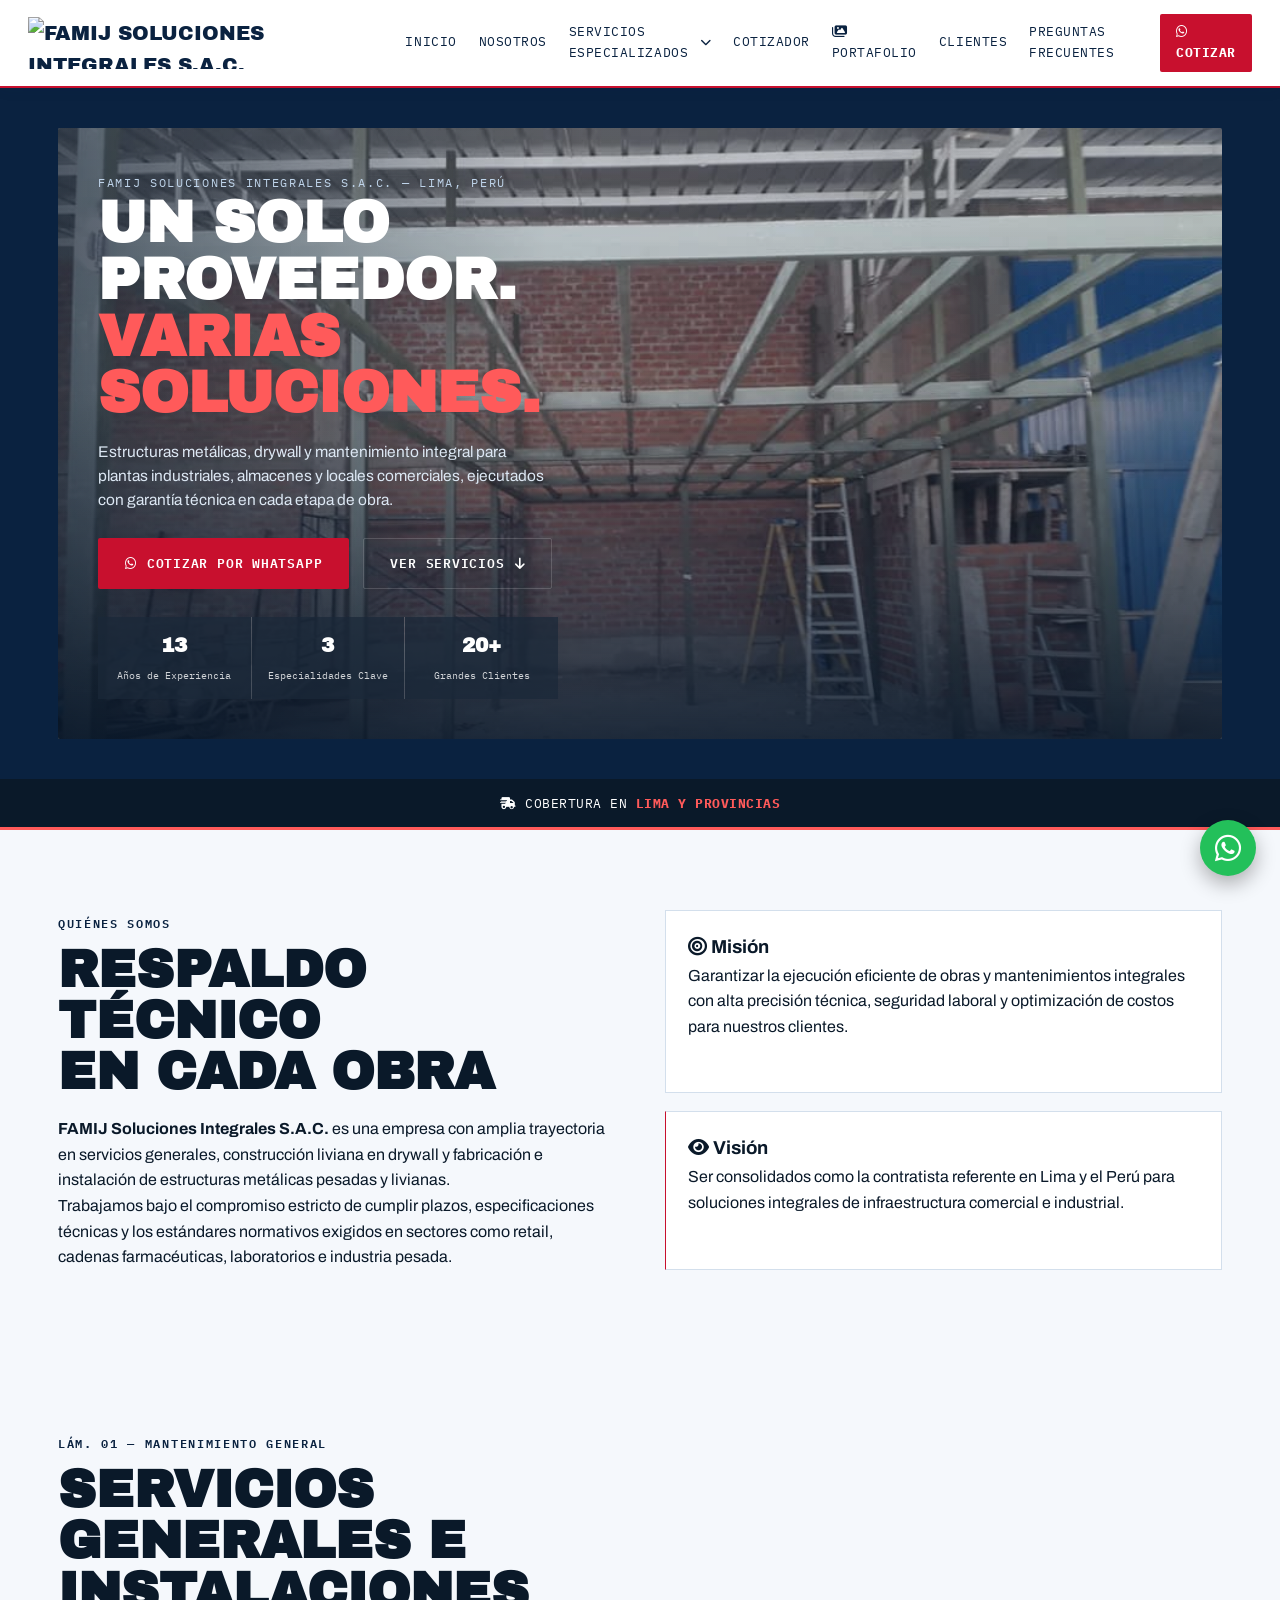
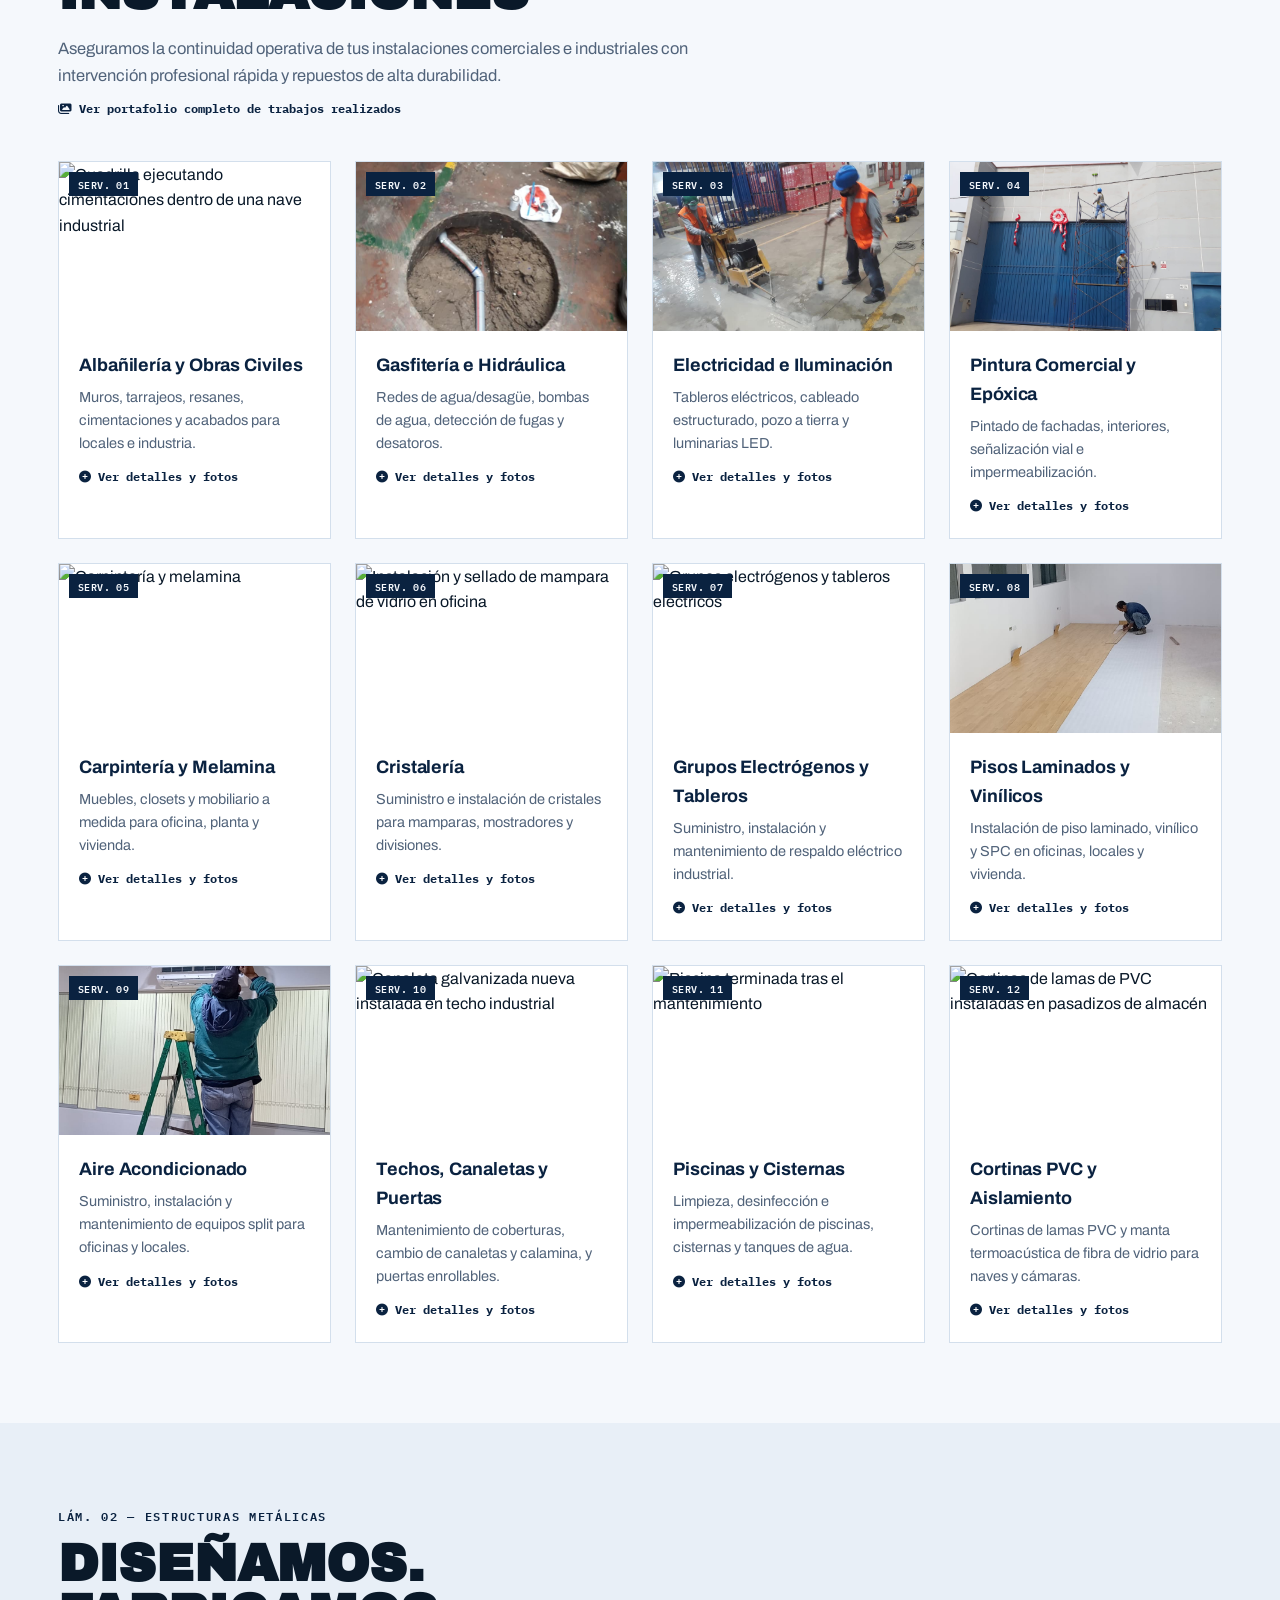
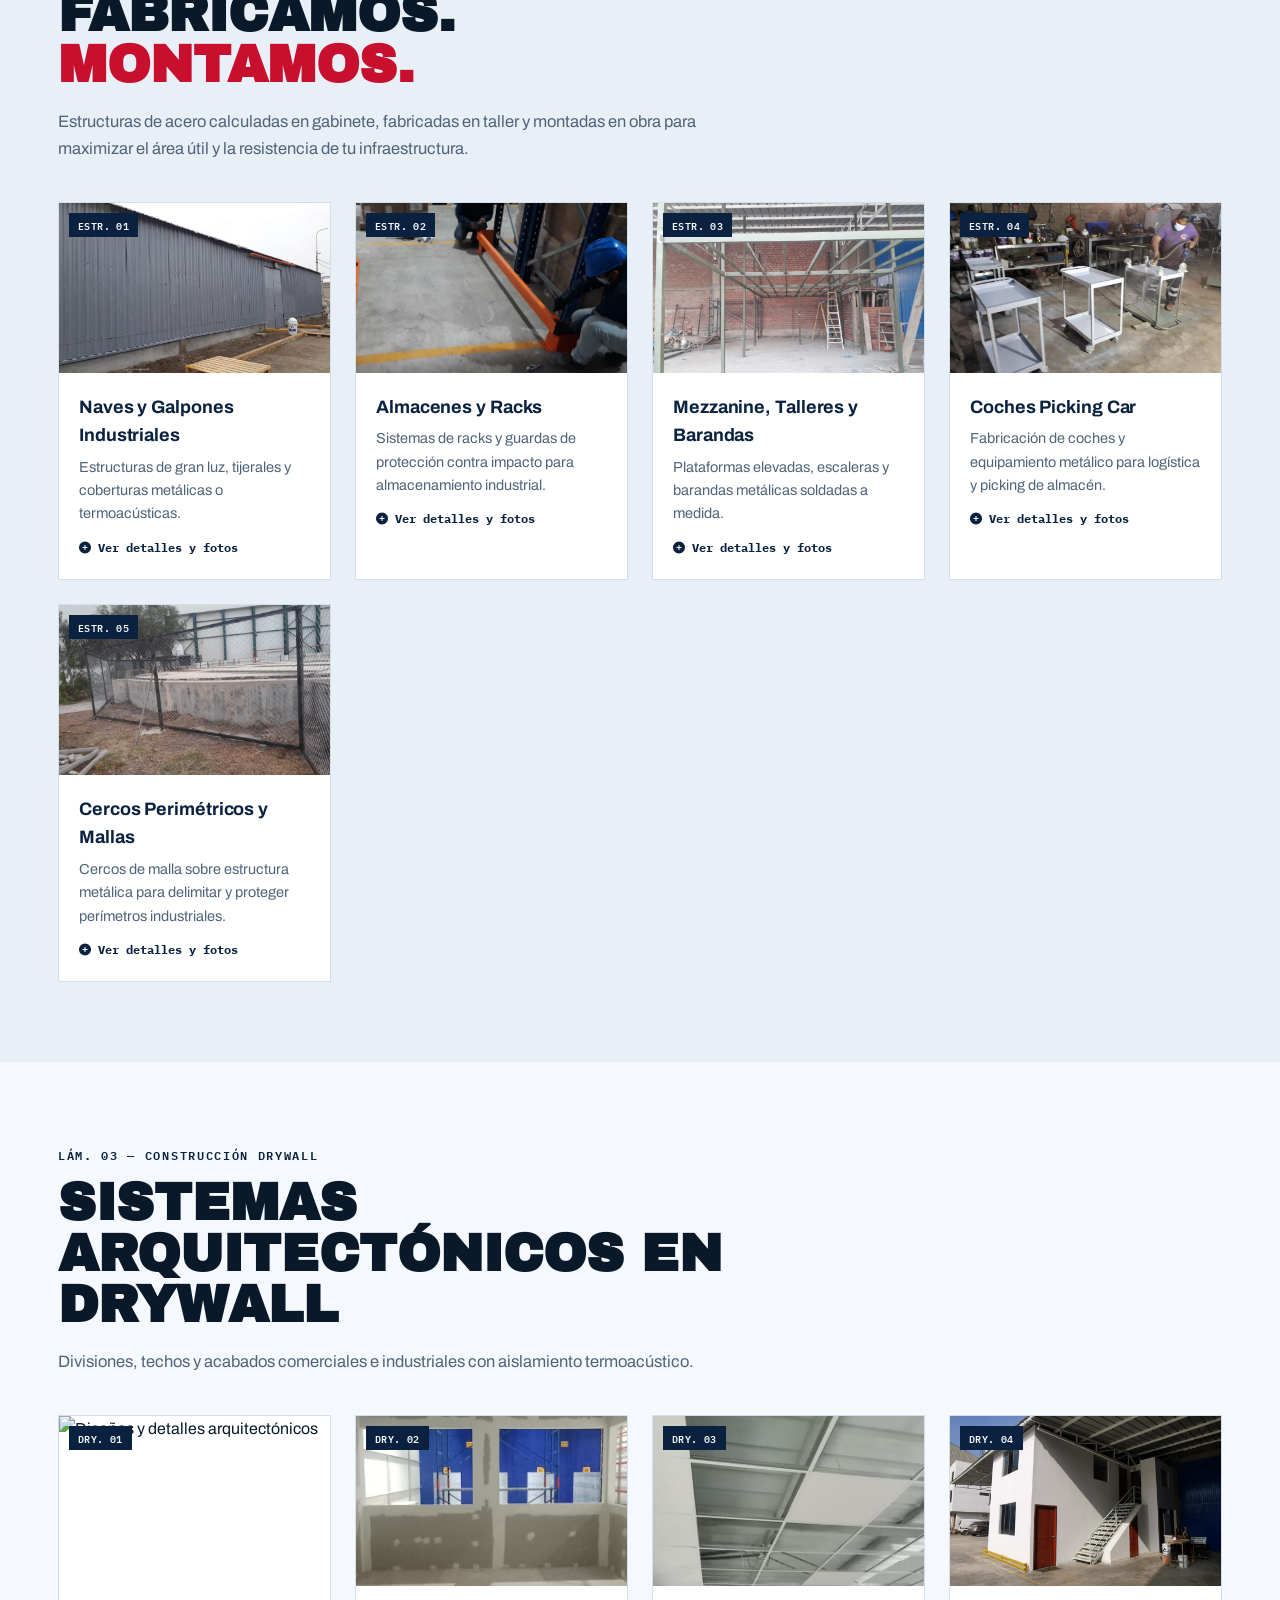
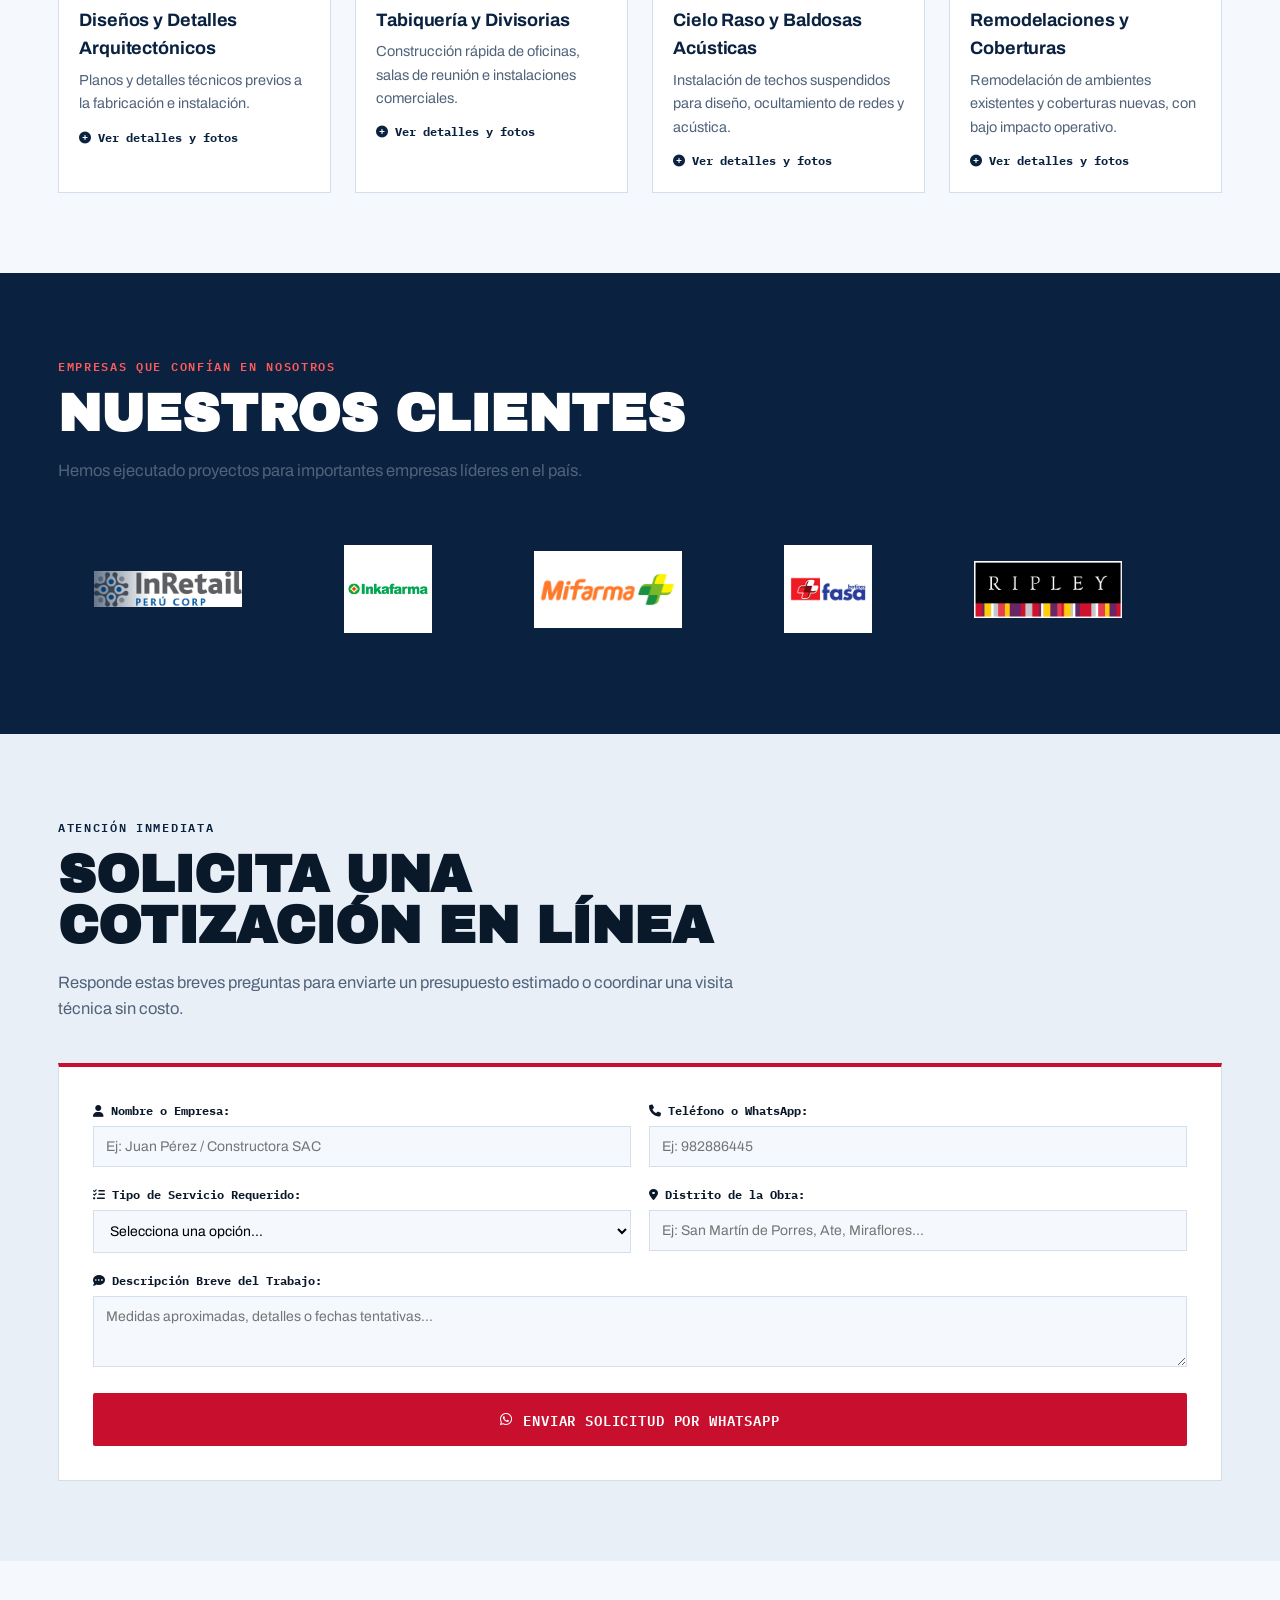
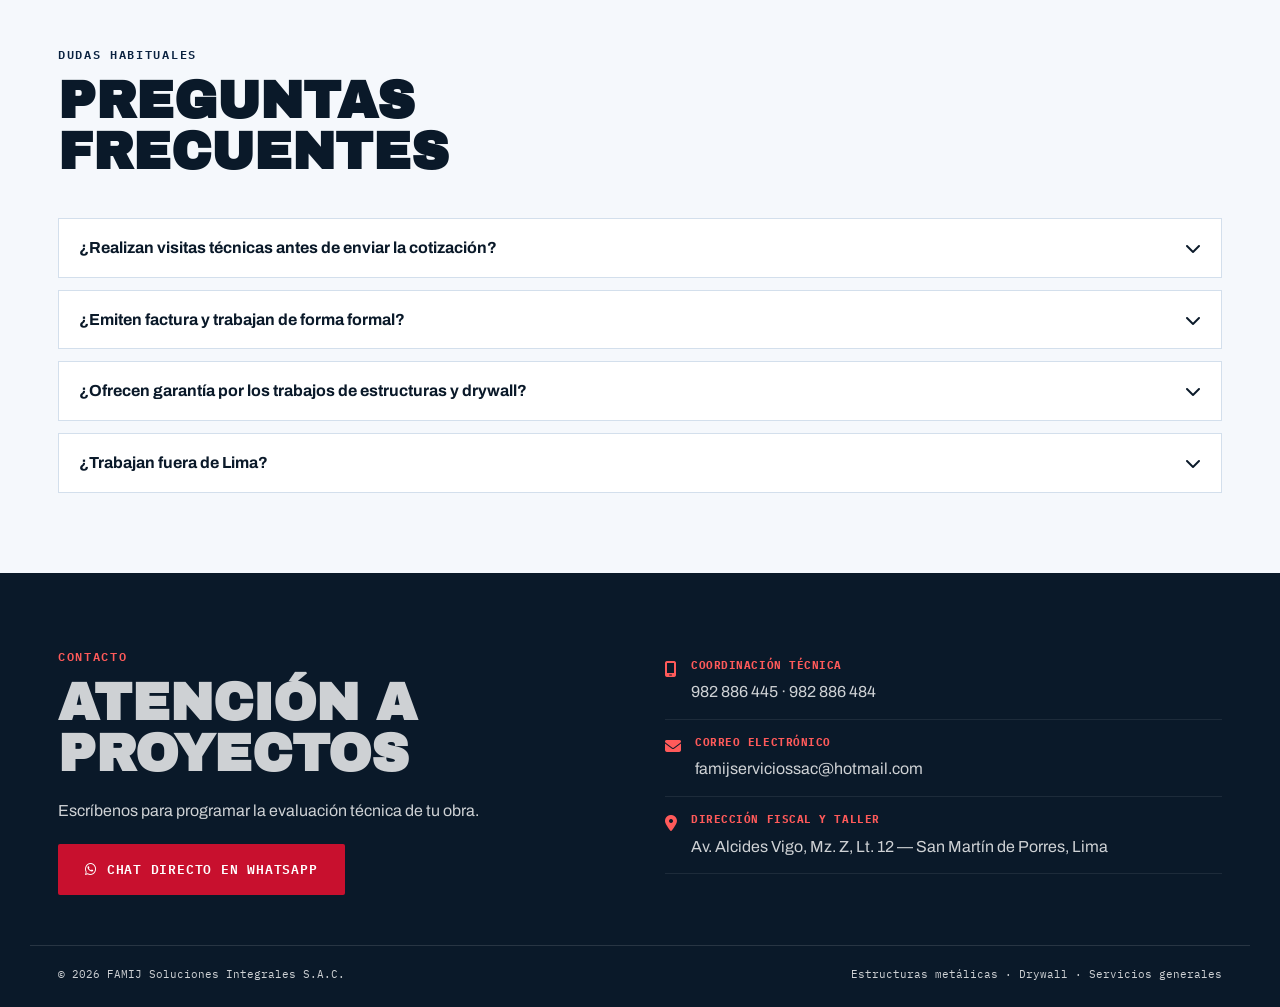
==== commit 81257792: "Add files via upload" ====
--- a/index.html
+++ b/index.html
@@ -3,23 +3,23 @@
 <head>
 <meta charset="UTF-8">
 <meta name="viewport" content="width=device-width, initial-scale=1.0">
-<title>Servicios Generales, Estructuras Metálicas y Drywall | FAMIJ SERVICIOS S.A.C.</title>
-<meta name="description" content="FAMIJ SERVICIOS S.A.C. — Construcción en drywall, estructuras metálicas y mantenimiento integral en Lima y provincias. Cotiza online.">
-<link rel="canonical" href="https://famijservicios.github.io/emprendimiento/">
+<title>Servicios Generales, Estructuras Metálicas y Drywall | FAMIJ Soluciones Integrales S.A.C.</title>
+<meta name="description" content="FAMIJ Soluciones Integrales S.A.C. — Construcción en drywall, estructuras metálicas y mantenimiento integral en Lima y provincias. Cotiza online.">
+<link rel="canonical" href="https://famij.com.pe/">
 <meta property="og:type" content="business.business">
-<meta property="og:title" content="Servicios Generales, Estructuras Metálicas y Drywall | FAMIJ SERVICIOS S.A.C.">
+<meta property="og:title" content="Servicios Generales, Estructuras Metálicas y Drywall | FAMIJ Soluciones Integrales S.A.C.">
 <meta property="og:description" content="Construcción en drywall, estructuras metálicas y mantenimiento integral en Lima y provincias. Cotiza online.">
-<meta property="og:image" content="https://famijservicios.github.io/emprendimiento/assets/trabajos/mezzanine-estructura-metalica.jpg">
-<meta property="og:url" content="https://famijservicios.github.io/emprendimiento/">
+<meta property="og:image" content="https://famij.com.pe/assets/trabajos/mezzanine-estructura-metalica.jpg">
+<meta property="og:url" content="https://famij.com.pe/">
 <meta property="og:locale" content="es_PE">
 <meta name="twitter:card" content="summary_large_image">
 <script type="application/ld+json">
 {
   "@context": "https://schema.org",
   "@type": "GeneralContractor",
-  "name": "FAMIJ SERVICIOS S.A.C.",
+  "name": "FAMIJ Soluciones Integrales S.A.C.",
   "foundingDate": "2013-09-12",
-  "image": "https://famijservicios.github.io/emprendimiento/assets/trabajos/mezzanine-estructura-metalica.jpg",
+  "image": "https://famij.com.pe/assets/trabajos/mezzanine-estructura-metalica.jpg",
   "description": "Construcción en drywall, estructuras metálicas y mantenimiento integral para plantas industriales, almacenes, locales comerciales y vivienda en Lima y provincias.",
   "address": {
     "@type": "PostalAddress",
@@ -47,7 +47,7 @@
 
 <!-- ============ NAVBAR CON MENU DESPLEGABLE PURE CSS ============ -->
 <header class="navbar">
-  <a href="#inicio" class="logo"><span class="bolt"><i class="fa-solid fa-bolt"></i></span>FAMIJ <b>SERVICIOS</b></a>
+  <a href="#inicio" class="logo"><img src="assets/logo-famij.png" alt="FAMIJ Soluciones Integrales S.A.C."></a>
 
   <input type="checkbox" id="nav-toggle" class="nav-toggle-checkbox">
   <label for="nav-toggle" class="nav-toggle-label" aria-label="Abrir menú">
@@ -83,15 +83,14 @@
 <section class="hero" id="inicio">
   <div class="container">
     <div class="hero-frame">
-      <div class="hero-photo" role="img" aria-label="Estructura metálica de mezzanine fabricada por FAMIJ Servicios"></div>
+      <div class="hero-photo" role="img" aria-label="Estructura metálica de mezzanine fabricada por FAMIJ Soluciones Integrales"></div>
       <div class="hero-scrim"></div>
 
       <div class="hero-content">
-        <span class="hero-eyebrow">FAMIJ Servicios S.A.C. — Lima, Perú</span>
+        <span class="hero-eyebrow">FAMIJ Soluciones Integrales S.A.C. — Lima, Perú</span>
         <h1>
-          <span>Diseñamos.</span>
-          <span>Fabricamos.</span>
-          <span class="accent">Montamos.</span>
+          <span>Un solo proveedor.</span>
+          <span class="accent">Varias soluciones.</span>
         </h1>
         <p class="lede">Estructuras metálicas, drywall y mantenimiento integral para plantas industriales, almacenes y locales comerciales, ejecutados con garantía técnica en cada etapa de obra.</p>
         <div class="hero-actions">
@@ -122,7 +121,7 @@
     <div>
       <span class="eyebrow">Quiénes somos</span>
       <h2 class="h-section">Respaldo técnico<br>en cada obra</h2>
-      <p><b>FAMIJ SERVICIOS S.A.C.</b> es una empresa con amplia trayectoria en servicios generales, construcción liviana en drywall y fabricación e instalación de estructuras metálicas pesadas y livianas.</p>
+      <p><b>FAMIJ Soluciones Integrales S.A.C.</b> es una empresa con amplia trayectoria en servicios generales, construcción liviana en drywall y fabricación e instalación de estructuras metálicas pesadas y livianas.</p>
       <p>Trabajamos bajo el compromiso estricto de cumplir plazos, especificaciones técnicas y los estándares normativos exigidos en sectores como retail, cadenas farmacéuticas, laboratorios e industria pesada.</p>
     </div>
 
@@ -154,7 +153,7 @@
       <div class="plate-card">
         <div class="plate-photo">
           <span class="plate-tab">SERV. 01</span>
-          <img loading="lazy" decoding="async" src="https://images.pexels.com/photos/32913797/pexels-photo-32913797.jpeg?auto=compress&cs=tinysrgb&w=900" alt="Albañilería">
+          <img loading="lazy" decoding="async" src="assets/trabajos/base-maquinas-06.jpg" alt="Cuadrilla ejecutando cimentaciones dentro de una nave industrial">
         </div>
         <div class="plate-body">
           <h3>Albañilería y Obras Civiles</h3>
@@ -167,7 +166,7 @@
       <div class="plate-card">
         <div class="plate-photo">
           <span class="plate-tab">SERV. 02</span>
-          <img loading="lazy" decoding="async" src="assets/trabajos/gasfiteria-fuga-tuberia.jpg" alt="Tubería reparada por FAMIJ Servicios, lista para resane">
+          <img loading="lazy" decoding="async" src="assets/trabajos/gasfiteria-fuga-tuberia.jpg" alt="Tubería reparada por FAMIJ Soluciones Integrales, lista para resane">
         </div>
         <div class="plate-body">
           <h3>Gasfitería e Hidráulica</h3>
@@ -180,7 +179,7 @@
       <div class="plate-card">
         <div class="plate-photo">
           <span class="plate-tab">SERV. 03</span>
-          <img loading="lazy" decoding="async" src="assets/trabajos/electricidad-corte-piso.jpg" alt="Corte de piso para cableado interno, trabajo de FAMIJ Servicios">
+          <img loading="lazy" decoding="async" src="assets/trabajos/electricidad-corte-piso.jpg" alt="Corte de piso para cableado interno, trabajo de FAMIJ Soluciones Integrales">
         </div>
         <div class="plate-body">
           <h3>Electricidad e Iluminación</h3>
@@ -219,7 +218,7 @@
       <div class="plate-card">
         <div class="plate-photo">
           <span class="plate-tab">SERV. 06</span>
-          <img loading="lazy" decoding="async" src="https://images.pexels.com/photos/11661020/pexels-photo-11661020.jpeg?auto=compress&cs=tinysrgb&w=900" alt="Cristalería">
+          <img loading="lazy" decoding="async" src="assets/trabajos/vidrios-mampara-oficina.jpg" alt="Instalación y sellado de mampara de vidrio en oficina">
         </div>
         <div class="plate-body">
           <h3>Cristalería</h3>
@@ -264,6 +263,45 @@
           <h3>Aire Acondicionado</h3>
           <p>Suministro, instalación y mantenimiento de equipos split para oficinas y locales.</p>
           <a href="#modal-aire" class="btn-detail"><i class="fa-solid fa-circle-plus"></i> Ver detalles y fotos</a>
+        </div>
+      </div>
+
+      <!-- 10 Techos, canaletas y puertas (fotos reales) -->
+      <div class="plate-card">
+        <div class="plate-photo">
+          <span class="plate-tab">SERV. 10</span>
+          <img loading="lazy" decoding="async" src="assets/trabajos/canaleta-nueva-instalada.jpg" alt="Canaleta galvanizada nueva instalada en techo industrial">
+        </div>
+        <div class="plate-body">
+          <h3>Techos, Canaletas y Puertas</h3>
+          <p>Mantenimiento de coberturas, cambio de canaletas y calamina, y puertas enrollables.</p>
+          <a href="#modal-techos" class="btn-detail"><i class="fa-solid fa-circle-plus"></i> Ver detalles y fotos</a>
+        </div>
+      </div>
+
+      <!-- 11 Piscinas y cisternas (fotos reales) -->
+      <div class="plate-card">
+        <div class="plate-photo">
+          <span class="plate-tab">SERV. 11</span>
+          <img loading="lazy" decoding="async" src="assets/trabajos/piscina-terminada.jpg" alt="Piscina terminada tras el mantenimiento">
+        </div>
+        <div class="plate-body">
+          <h3>Piscinas y Cisternas</h3>
+          <p>Limpieza, desinfección e impermeabilización de piscinas, cisternas y tanques de agua.</p>
+          <a href="#modal-piscinas" class="btn-detail"><i class="fa-solid fa-circle-plus"></i> Ver detalles y fotos</a>
+        </div>
+      </div>
+
+      <!-- 12 Cortinas PVC y aislamiento (fotos reales) -->
+      <div class="plate-card">
+        <div class="plate-photo">
+          <span class="plate-tab">SERV. 12</span>
+          <img loading="lazy" decoding="async" src="assets/trabajos/cortinas-pvc-pasadizos.jpg" alt="Cortinas de lamas de PVC instaladas en pasadizos de almacén">
+        </div>
+        <div class="plate-body">
+          <h3>Cortinas PVC y Aislamiento</h3>
+          <p>Cortinas de lamas PVC y manta termoacústica de fibra de vidrio para naves y cámaras.</p>
+          <a href="#modal-cortinas" class="btn-detail"><i class="fa-solid fa-circle-plus"></i> Ver detalles y fotos</a>
         </div>
       </div>
     </div>
@@ -275,8 +313,8 @@
   <div class="container">
     <div class="section-head">
       <span class="eyebrow">Lám. 02 — Estructuras Metálicas</span>
-      <h2 class="h-section">Ingeniería y Montaje Metálico</h2>
-      <p>Diseñamos, fabricamos y montamos estructuras de acero para maximizar el área útil y la resistencia de tu infraestructura.</p>
+      <h2 class="h-section">Diseñamos. Fabricamos. <span class="accent">Montamos.</span></h2>
+      <p>Estructuras de acero calculadas en gabinete, fabricadas en taller y montadas en obra para maximizar el área útil y la resistencia de tu infraestructura.</p>
     </div>
 
     <div class="plate-grid">
@@ -284,7 +322,7 @@
       <div class="plate-card">
         <div class="plate-photo">
           <span class="plate-tab">ESTR. 01</span>
-          <img loading="lazy" decoding="async" src="assets/trabajos/nave-industrial-fachada.jpg" alt="Fachada de nave industrial construida por FAMIJ Servicios">
+          <img loading="lazy" decoding="async" src="assets/trabajos/nave-industrial-fachada.jpg" alt="Fachada de nave industrial construida por FAMIJ Soluciones Integrales">
         </div>
         <div class="plate-body">
           <h3>Naves y Galpones Industriales</h3>
@@ -310,7 +348,7 @@
       <div class="plate-card">
         <div class="plate-photo">
           <span class="plate-tab">ESTR. 03</span>
-          <img loading="lazy" decoding="async" src="assets/trabajos/mezzanine-estructura-metalica.jpg" alt="Estructura metálica de mezzanine fabricada por FAMIJ Servicios">
+          <img loading="lazy" decoding="async" src="assets/trabajos/mezzanine-estructura-metalica.jpg" alt="Estructura metálica de mezzanine fabricada por FAMIJ Soluciones Integrales">
         </div>
         <div class="plate-body">
           <h3>Mezzanine, Talleres y Barandas</h3>
@@ -573,7 +611,7 @@
   </div>
 
   <div class="container footer-bottom">
-    <span>© 2026 FAMIJ SERVICIOS S.A.C.</span>
+    <span>© 2026 FAMIJ Soluciones Integrales S.A.C.</span>
     <span>Estructuras metálicas · Drywall · Servicios generales</span>
   </div>
 </footer>
@@ -592,9 +630,11 @@
     <a href="#servicios" class="modal-close">&times;</a>
     <span class="modal-badge">DETALLE DE SERVICIO</span>
     <h2>Albañilería y Obras Civiles</h2>
-    <div class="modal-gallery">
-      <img loading="lazy" decoding="async" class="single" src="https://images.pexels.com/photos/32913797/pexels-photo-32913797.jpeg?auto=compress&cs=tinysrgb&w=900" alt="Albañilería">
-    </div>
+    <span class="modal-badge-real"><i class="fa-solid fa-camera"></i> Foto de un trabajo real</span>
+    <div class="modal-gallery">
+      <img loading="lazy" decoding="async" class="single" src="assets/trabajos/base-maquinas-06.jpg" alt="Cuadrilla ejecutando cimentaciones dentro de una nave industrial">
+    </div>
+    <a href="portafolio.html#pf-group-bases" class="btn-portfolio"><i class="fa-solid fa-images"></i> Ver todas las fotos en el Portafolio</a>
     <div class="modal-details">
       <h3>Especificaciones del Servicio:</h3>
       <ul>
@@ -704,9 +744,11 @@
     <a href="#servicios" class="modal-close">&times;</a>
     <span class="modal-badge">DETALLE DE SERVICIO</span>
     <h2>Cristalería</h2>
-    <div class="modal-gallery">
-      <img loading="lazy" decoding="async" class="single" src="https://images.pexels.com/photos/11661020/pexels-photo-11661020.jpeg?auto=compress&cs=tinysrgb&w=900" alt="Instalación de vidrios">
-    </div>
+    <span class="modal-badge-real"><i class="fa-solid fa-camera"></i> Foto de un trabajo real</span>
+    <div class="modal-gallery">
+      <img loading="lazy" decoding="async" class="single" src="assets/trabajos/vidrios-mampara-oficina.jpg" alt="Instalación y sellado de mampara de vidrio en oficina">
+    </div>
+    <a href="portafolio.html#pf-group-vidrios" class="btn-portfolio"><i class="fa-solid fa-images"></i> Ver todas las fotos en el Portafolio</a>
     <div class="modal-details">
       <h3>Especificaciones del Servicio:</h3>
       <ul>
@@ -786,6 +828,76 @@
   </div>
 </div>
 
+<!-- Modal Techos, canaletas y puertas (fotos reales) -->
+<div id="modal-techos" class="modal-overlay">
+  <div class="modal-box">
+    <a href="#servicios" class="modal-close">&times;</a>
+    <span class="modal-badge">DETALLE DE SERVICIO</span>
+    <h2>Techos, Canaletas y Puertas</h2>
+    <span class="modal-badge-real"><i class="fa-solid fa-camera"></i> Foto de un trabajo real</span>
+    <div class="modal-gallery">
+      <img loading="lazy" decoding="async" class="single" src="assets/trabajos/techo-trabajo-arnes.jpg" alt="Trabajadores con arnés y línea de vida durante el mantenimiento de un techo">
+    </div>
+    <a href="portafolio.html#pf-group-techos" class="btn-portfolio"><i class="fa-solid fa-images"></i> Ver todas las fotos en el Portafolio</a>
+    <div class="modal-details">
+      <h3>Especificaciones del Servicio:</h3>
+      <ul>
+        <li><i class="fa-solid fa-check"></i> Cambio de canaletas y bajantes en plancha galvanizada.</li>
+        <li><i class="fa-solid fa-check"></i> Cambio de calamina y sellado de coberturas metálicas.</li>
+        <li><i class="fa-solid fa-check"></i> Mantenimiento de puertas enrollables y portones metálicos.</li>
+        <li><i class="fa-solid fa-check"></i> Trabajo en altura con arnés y línea de vida.</li>
+      </ul>
+    </div>
+    <a href="https://wa.me/51982886445?text=Deseo%20cotizar%20Mantenimiento%20de%20Techos%20y%20Canaletas" target="_blank" class="btn btn-primary" style="width:100%; justify-content:center; margin-top:15px;"><i class="fa-brands fa-whatsapp"></i> Cotizar este servicio específico</a>
+  </div>
+</div>
+
+<!-- Modal Piscinas y cisternas (fotos reales) -->
+<div id="modal-piscinas" class="modal-overlay">
+  <div class="modal-box">
+    <a href="#servicios" class="modal-close">&times;</a>
+    <span class="modal-badge">DETALLE DE SERVICIO</span>
+    <h2>Piscinas y Cisternas</h2>
+    <span class="modal-badge-real"><i class="fa-solid fa-camera"></i> Foto de un trabajo real</span>
+    <div class="modal-gallery">
+      <img loading="lazy" decoding="async" class="single" src="assets/trabajos/piscina-pintado-proceso.jpg" alt="Cuadrilla pintando el vaso de una piscina durante el mantenimiento">
+    </div>
+    <a href="portafolio.html#pf-group-piscinas" class="btn-portfolio"><i class="fa-solid fa-images"></i> Ver todas las fotos en el Portafolio</a>
+    <div class="modal-details">
+      <h3>Especificaciones del Servicio:</h3>
+      <ul>
+        <li><i class="fa-solid fa-check"></i> Vaciado, limpieza y desinfección de cisternas y tanques.</li>
+        <li><i class="fa-solid fa-check"></i> Impermeabilización y pintado del vaso de piscinas.</li>
+        <li><i class="fa-solid fa-check"></i> Revisión de válvulas, flotadores y línea de alimentación.</li>
+      </ul>
+    </div>
+    <a href="https://wa.me/51982886445?text=Deseo%20cotizar%20Mantenimiento%20de%20Piscinas%20y%20Cisternas" target="_blank" class="btn btn-primary" style="width:100%; justify-content:center; margin-top:15px;"><i class="fa-brands fa-whatsapp"></i> Cotizar este servicio específico</a>
+  </div>
+</div>
+
+<!-- Modal Cortinas PVC y aislamiento (fotos reales) -->
+<div id="modal-cortinas" class="modal-overlay">
+  <div class="modal-box">
+    <a href="#servicios" class="modal-close">&times;</a>
+    <span class="modal-badge">DETALLE DE SERVICIO</span>
+    <h2>Cortinas PVC y Aislamiento</h2>
+    <span class="modal-badge-real"><i class="fa-solid fa-camera"></i> Foto de un trabajo real</span>
+    <div class="modal-gallery">
+      <img loading="lazy" decoding="async" class="single" src="assets/trabajos/manta-termoacustica-muro.jpg" alt="Muro de nave industrial forrado con manta termoacústica de fibra de vidrio">
+    </div>
+    <a href="portafolio.html#pf-group-cortinas" class="btn-portfolio"><i class="fa-solid fa-images"></i> Ver todas las fotos en el Portafolio</a>
+    <div class="modal-details">
+      <h3>Especificaciones del Servicio:</h3>
+      <ul>
+        <li><i class="fa-solid fa-check"></i> Cortinas de lamas de PVC para pasadizos y cámaras.</li>
+        <li><i class="fa-solid fa-check"></i> Manta termoacústica de fibra de vidrio con foil en muros y techos.</li>
+        <li><i class="fa-solid fa-check"></i> Reducción de pérdida térmica y control de ruido en naves.</li>
+      </ul>
+    </div>
+    <a href="https://wa.me/51982886445?text=Deseo%20cotizar%20Cortinas%20PVC%20y%20Aislamiento" target="_blank" class="btn btn-primary" style="width:100%; justify-content:center; margin-top:15px;"><i class="fa-brands fa-whatsapp"></i> Cotizar este servicio específico</a>
+  </div>
+</div>
+
 <!-- Modal Naves Industriales -->
 <div id="modal-naves" class="modal-overlay">
   <div class="modal-box">
@@ -794,7 +906,7 @@
     <h2>Naves y Galpones Industriales</h2>
     <span class="modal-badge-real"><i class="fa-solid fa-camera"></i> Foto de un trabajo real</span>
     <div class="modal-gallery">
-      <img loading="lazy" decoding="async" class="single" src="assets/trabajos/nave-industrial-fachada.jpg" alt="Fachada de nave industrial construida por FAMIJ Servicios">
+      <img loading="lazy" decoding="async" class="single" src="assets/trabajos/nave-industrial-fachada.jpg" alt="Fachada de nave industrial construida por FAMIJ Soluciones Integrales">
     </div>
     <a href="portafolio.html#pf-group-naves" class="btn-portfolio"><i class="fa-solid fa-images"></i> Ver todas las fotos en el Portafolio</a>
     <div class="modal-details">
@@ -1016,7 +1128,7 @@
         return el ? el.value.trim() : "";
       };
       var lineas = [
-        "Hola FAMIJ Servicios, quisiera solicitar una cotización.",
+        "Hola FAMIJ Soluciones Integrales, quisiera solicitar una cotización.",
         "",
         "Nombre o empresa: " + val("qf-nombre"),
         "Teléfono: " + val("qf-telefono"),
--- a/style.css
+++ b/style.css
@@ -1,6 +1,8 @@
 /* ==========================================================================
-   FAMIJ SERVICIOS S.A.C. — Menú en cinta desplegable + Modales de detalle
-   100% HTML & CSS — Sin Javascript
+   FAMIJ Soluciones Integrales S.A.C. — Hoja de estilos del sitio
+   Interfaz en HTML y CSS. El único JavaScript del sitio (al final de
+   index.html) calcula los años de experiencia y arma el mensaje del
+   cotizador; nada de la maquetación depende de él.
    ========================================================================== */
 
 :root {
@@ -57,8 +59,8 @@
 }
 
 :focus-visible { outline: 3px solid var(--red); outline-offset: 2px; }
-/* Sobre superficies navy el rojo profundo pierde contraste: se aclara el anillo */
-.navbar :focus-visible,
+/* Sobre superficies navy el rojo profundo pierde contraste: se aclara el anillo.
+   La barra de navegación es blanca, así que ahí se mantiene el rojo profundo. */
 footer :focus-visible,
 .section-dark :focus-visible,
 .hero :focus-visible,
@@ -136,6 +138,8 @@
 /* --------------------------------------------------------------------
    HEADER & MENÚ EN CINTA DE OPCIONES (DROPDOWN RIBBON CSS)
    -------------------------------------------------------------------- */
+/* Barra blanca: deja que el logo se lea a todo color, sin recortes
+   ni versiones invertidas. El resto del sitio conserva el navy. */
 .navbar {
   position: sticky;
   top: 0;
@@ -143,24 +147,28 @@
   display: flex;
   align-items: center;
   justify-content: space-between;
-  padding: 16px 28px;
-  background: rgba(10, 34, 64, 0.98);
+  padding: 12px 28px;
+  background: rgba(255, 255, 255, 0.97);
   backdrop-filter: blur(8px);
-  border-bottom: 2px solid var(--red-on-dark);
+  border-bottom: 2px solid var(--red);
+  box-shadow: 0 1px 14px rgba(10, 34, 64, 0.08);
 }
 
 .logo {
   display: flex;
   align-items: center;
   gap: 10px;
+  /* Si la imagen del logo falta, el texto alternativo se ve presentable */
   font-family: var(--font-display);
-  font-size: 24px;
-  font-weight: 800;
-  color: var(--white);
-  text-transform: uppercase;
-}
-/* Solo el ícono lleva el acento; el nombre queda en blanco */
-.logo .bolt { color: var(--red-on-dark); }
+  font-size: 20px;
+  color: var(--navy-deep);
+  text-transform: uppercase;
+}
+.logo img {
+  height: 52px;
+  width: auto;
+  display: block;
+}
 
 .nav-links {
   display: flex;
@@ -172,10 +180,10 @@
   font-size: 13px;
   letter-spacing: 0.04em;
   text-transform: uppercase;
-  color: rgba(255,255,255,0.85);
+  color: var(--navy-deep);
   transition: color 0.2s ease;
 }
-.nav-links a:hover { color: var(--red-on-dark); }
+.nav-links a:hover { color: var(--red); }
 
 /* Dropdown / Ribbon de Servicios */
 .nav-dropdown { position: relative; display: inline-block; }
@@ -188,10 +196,10 @@
   top: 100%;
   left: 0;
   min-width: 310px;
-  background: var(--navy-deep);
-  border: 1px solid var(--line-on-dark);
-  border-top: 3px solid var(--red-on-dark);
-  box-shadow: 0 12px 28px rgba(0,0,0,0.35);
+  background: var(--white);
+  border: 1px solid var(--line);
+  border-top: 3px solid var(--red);
+  box-shadow: 0 12px 28px rgba(10,34,64,0.18);
   padding: 10px 0;
   z-index: 1005;
 }
@@ -201,11 +209,12 @@
   gap: 10px;
   padding: 12px 20px;
   font-size: 12px;
-  color: rgba(255,255,255,0.9);
-  border-bottom: 1px solid rgba(255,255,255,0.05);
-}
-.dropdown-menu a:hover { background: var(--navy-2); color: var(--red-on-dark); }
-.dropdown-menu a i { color: var(--red-on-dark); width: 16px; }
+  color: var(--navy-deep);
+  border-bottom: 1px solid var(--line);
+}
+.dropdown-menu a:last-child { border-bottom: none; }
+.dropdown-menu a:hover { background: var(--paper-2); color: var(--red); }
+.dropdown-menu a i { color: var(--red); width: 16px; }
 
 .nav-dropdown:hover .dropdown-menu { display: block; }
 .nav-dropdown:hover .drop-icon { transform: rotate(180deg); }
@@ -221,7 +230,7 @@
 }
 
 .nav-toggle-checkbox { display: none; }
-.nav-toggle-label { display: none; color: white; font-size: 22px; cursor: pointer; }
+.nav-toggle-label { display: none; color: var(--navy-deep); font-size: 22px; cursor: pointer; }
 
 /* --------------------------------------------------------------------
    HERO — foto real de obra, contenida al mismo ancho que el resto del
@@ -267,9 +276,14 @@
   text-transform: uppercase; color: #FFFFFF; margin: 0 0 18px; text-wrap: balance;
 }
 .hero h1 span { display: block; opacity: 0; transform: translateY(14px); animation: heroRise .62s cubic-bezier(.22,.68,.36,1) forwards; }
+/* Retardo por posición; el color va aparte para que el número de
+   líneas del titular pueda cambiar sin romper la secuencia. */
 .hero h1 span:nth-child(1) { animation-delay: .12s; }
-.hero h1 span:nth-child(2) { animation-delay: .22s; }
-.hero h1 span.accent { animation-delay: .32s; color: var(--red-on-dark); }
+.hero h1 span:nth-child(2) { animation-delay: .24s; }
+.hero h1 span:nth-child(3) { animation-delay: .36s; }
+.hero h1 span.accent { color: var(--red-on-dark); }
+/* Acento rojo para titulares sobre fondo claro */
+.h-section .accent { color: var(--red); }
 .hero-content .lede {
   font-family: var(--font-body); color: #DCE7F3; font-size: 15.5px; line-height: 1.55; max-width: 460px;
   margin: 0 0 26px; opacity: 0; animation: heroRise .6s ease-out .46s forwards;
@@ -515,10 +529,10 @@
     display: none;
     position: absolute;
     top: 100%; left: 0; right: 0;
-    background: var(--navy-deep);
+    background: var(--white);
     flex-direction: column;
     padding: 20px;
-    border-bottom: 3px solid var(--red-on-dark);
+    border-bottom: 3px solid var(--red);
   }
 
   .nav-toggle-checkbox:checked ~ .nav-links { display: flex; }
@@ -586,14 +600,16 @@
 
 #pf-cat-generales:checked ~ .pf-cat-ribbon label[for="pf-cat-generales"],
 #pf-cat-estructuras:checked ~ .pf-cat-ribbon label[for="pf-cat-estructuras"],
-#pf-cat-drywall:checked ~ .pf-cat-ribbon label[for="pf-cat-drywall"] {
+#pf-cat-drywall:checked ~ .pf-cat-ribbon label[for="pf-cat-drywall"],
+#pf-cat-mantenimiento:checked ~ .pf-cat-ribbon label[for="pf-cat-mantenimiento"] {
   background: var(--navy-deep);
   border-color: var(--navy-deep);
   color: var(--red-on-dark);
 }
 #pf-cat-generales:checked ~ #pf-panel-generales,
 #pf-cat-estructuras:checked ~ #pf-panel-estructuras,
-#pf-cat-drywall:checked ~ #pf-panel-drywall { display: block; }
+#pf-cat-drywall:checked ~ #pf-panel-drywall,
+#pf-cat-mantenimiento:checked ~ #pf-panel-mantenimiento { display: block; }
 
 .pf-group { margin-bottom: 54px; scroll-margin-top: 90px; }
 .pf-group:last-child { margin-bottom: 0; }
@@ -675,78 +691,43 @@
 /* --------------------------------------------------------------------
    Enlace directo desde index.html a una sección específica del
    portafolio: al llegar con #pf-group-xxx, abre automáticamente
-   la pestaña de categoría correspondiente y oculta las otras dos.
+   la pestaña de esa categoría y oculta las demás.
    (usa :target + :has(), sin JavaScript)
-   -------------------------------------------------------------------- */
-
-.container:has(#pf-group-gasfiteria:target) #pf-panel-generales,
-.container:has(#pf-group-electricidad:target) #pf-panel-generales,
-.container:has(#pf-group-pintura:target) #pf-panel-generales,
-.container:has(#pf-group-pisos:target) #pf-panel-generales,
-.container:has(#pf-group-aire:target) #pf-panel-generales {
+
+   Se apoya en la pertenencia del grupo a su panel en vez de listar
+   cada id: así funciona con cualquier grupo nuevo sin tocar el CSS.
+   -------------------------------------------------------------------- */
+
+.container:has(#pf-panel-generales .pf-group:target) #pf-panel-generales,
+.container:has(#pf-panel-estructuras .pf-group:target) #pf-panel-estructuras,
+.container:has(#pf-panel-drywall .pf-group:target) #pf-panel-drywall,
+.container:has(#pf-panel-mantenimiento .pf-group:target) #pf-panel-mantenimiento {
   display: block !important;
 }
-.container:has(#pf-group-gasfiteria:target) #pf-panel-estructuras,
-.container:has(#pf-group-electricidad:target) #pf-panel-estructuras,
-.container:has(#pf-group-pintura:target) #pf-panel-estructuras,
-.container:has(#pf-group-pisos:target) #pf-panel-estructuras,
-.container:has(#pf-group-aire:target) #pf-panel-estructuras,
-.container:has(#pf-group-gasfiteria:target) #pf-panel-drywall,
-.container:has(#pf-group-electricidad:target) #pf-panel-drywall,
-.container:has(#pf-group-pintura:target) #pf-panel-drywall,
-.container:has(#pf-group-pisos:target) #pf-panel-drywall,
-.container:has(#pf-group-aire:target) #pf-panel-drywall {
+
+.container:has(#pf-panel-generales .pf-group:target) #pf-panel-estructuras,
+.container:has(#pf-panel-generales .pf-group:target) #pf-panel-drywall,
+.container:has(#pf-panel-generales .pf-group:target) #pf-panel-mantenimiento,
+
+.container:has(#pf-panel-estructuras .pf-group:target) #pf-panel-generales,
+.container:has(#pf-panel-estructuras .pf-group:target) #pf-panel-drywall,
+.container:has(#pf-panel-estructuras .pf-group:target) #pf-panel-mantenimiento,
+
+.container:has(#pf-panel-drywall .pf-group:target) #pf-panel-generales,
+.container:has(#pf-panel-drywall .pf-group:target) #pf-panel-estructuras,
+.container:has(#pf-panel-drywall .pf-group:target) #pf-panel-mantenimiento,
+
+.container:has(#pf-panel-mantenimiento .pf-group:target) #pf-panel-generales,
+.container:has(#pf-panel-mantenimiento .pf-group:target) #pf-panel-estructuras,
+.container:has(#pf-panel-mantenimiento .pf-group:target) #pf-panel-drywall {
   display: none !important;
 }
 
-.container:has(#pf-group-naves:target) #pf-panel-estructuras,
-.container:has(#pf-group-racks:target) #pf-panel-estructuras,
-.container:has(#pf-group-mezzanine:target) #pf-panel-estructuras,
-.container:has(#pf-group-picking:target) #pf-panel-estructuras,
-.container:has(#pf-group-cercos:target) #pf-panel-estructuras {
-  display: block !important;
-}
-.container:has(#pf-group-naves:target) #pf-panel-generales,
-.container:has(#pf-group-racks:target) #pf-panel-generales,
-.container:has(#pf-group-mezzanine:target) #pf-panel-generales,
-.container:has(#pf-group-picking:target) #pf-panel-generales,
-.container:has(#pf-group-cercos:target) #pf-panel-generales,
-.container:has(#pf-group-naves:target) #pf-panel-drywall,
-.container:has(#pf-group-racks:target) #pf-panel-drywall,
-.container:has(#pf-group-mezzanine:target) #pf-panel-drywall,
-.container:has(#pf-group-picking:target) #pf-panel-drywall,
-.container:has(#pf-group-cercos:target) #pf-panel-drywall {
-  display: none !important;
-}
-
-.container:has(#pf-group-tabiqueria:target) #pf-panel-drywall,
-.container:has(#pf-group-cielo-raso:target) #pf-panel-drywall,
-.container:has(#pf-group-remodelacion:target) #pf-panel-drywall {
-  display: block !important;
-}
-.container:has(#pf-group-tabiqueria:target) #pf-panel-generales,
-.container:has(#pf-group-cielo-raso:target) #pf-panel-generales,
-.container:has(#pf-group-remodelacion:target) #pf-panel-generales,
-.container:has(#pf-group-tabiqueria:target) #pf-panel-estructuras,
-.container:has(#pf-group-cielo-raso:target) #pf-panel-estructuras,
-.container:has(#pf-group-remodelacion:target) #pf-panel-estructuras {
-  display: none !important;
-}
-
 /* Resalta también la pestaña activa correspondiente */
-.container:has(#pf-group-gasfiteria:target) .pf-cat-ribbon label[for="pf-cat-generales"],
-.container:has(#pf-group-electricidad:target) .pf-cat-ribbon label[for="pf-cat-generales"],
-.container:has(#pf-group-pintura:target) .pf-cat-ribbon label[for="pf-cat-generales"],
-.container:has(#pf-group-pisos:target) .pf-cat-ribbon label[for="pf-cat-generales"],
-.container:has(#pf-group-aire:target) .pf-cat-ribbon label[for="pf-cat-generales"],
-.container:has(#pf-group-naves:target) .pf-cat-ribbon label[for="pf-cat-estructuras"],
-.container:has(#pf-group-racks:target) .pf-cat-ribbon label[for="pf-cat-estructuras"],
-.container:has(#pf-group-mezzanine:target) .pf-cat-ribbon label[for="pf-cat-estructuras"],
-.container:has(#pf-group-picking:target) .pf-cat-ribbon label[for="pf-cat-estructuras"],
-.container:has(#pf-group-cercos:target) .pf-cat-ribbon label[for="pf-cat-estructuras"],
-.container:has(#pf-group-tabiqueria:target) .pf-cat-ribbon label[for="pf-cat-drywall"],
-.container:has(#pf-group-cielo-raso:target) .pf-cat-ribbon label[for="pf-cat-drywall"],
-.container:has(#pf-group-remodelacion:target) .pf-cat-ribbon label[for="pf-cat-drywall"] {
+.container:has(#pf-panel-generales .pf-group:target) .pf-cat-ribbon label[for="pf-cat-generales"],
+.container:has(#pf-panel-estructuras .pf-group:target) .pf-cat-ribbon label[for="pf-cat-estructuras"],
+.container:has(#pf-panel-drywall .pf-group:target) .pf-cat-ribbon label[for="pf-cat-drywall"],
+.container:has(#pf-panel-mantenimiento .pf-group:target) .pf-cat-ribbon label[for="pf-cat-mantenimiento"] {
   background: var(--navy-deep) !important;
   border-color: var(--navy-deep) !important;
   color: var(--red-on-dark) !important;
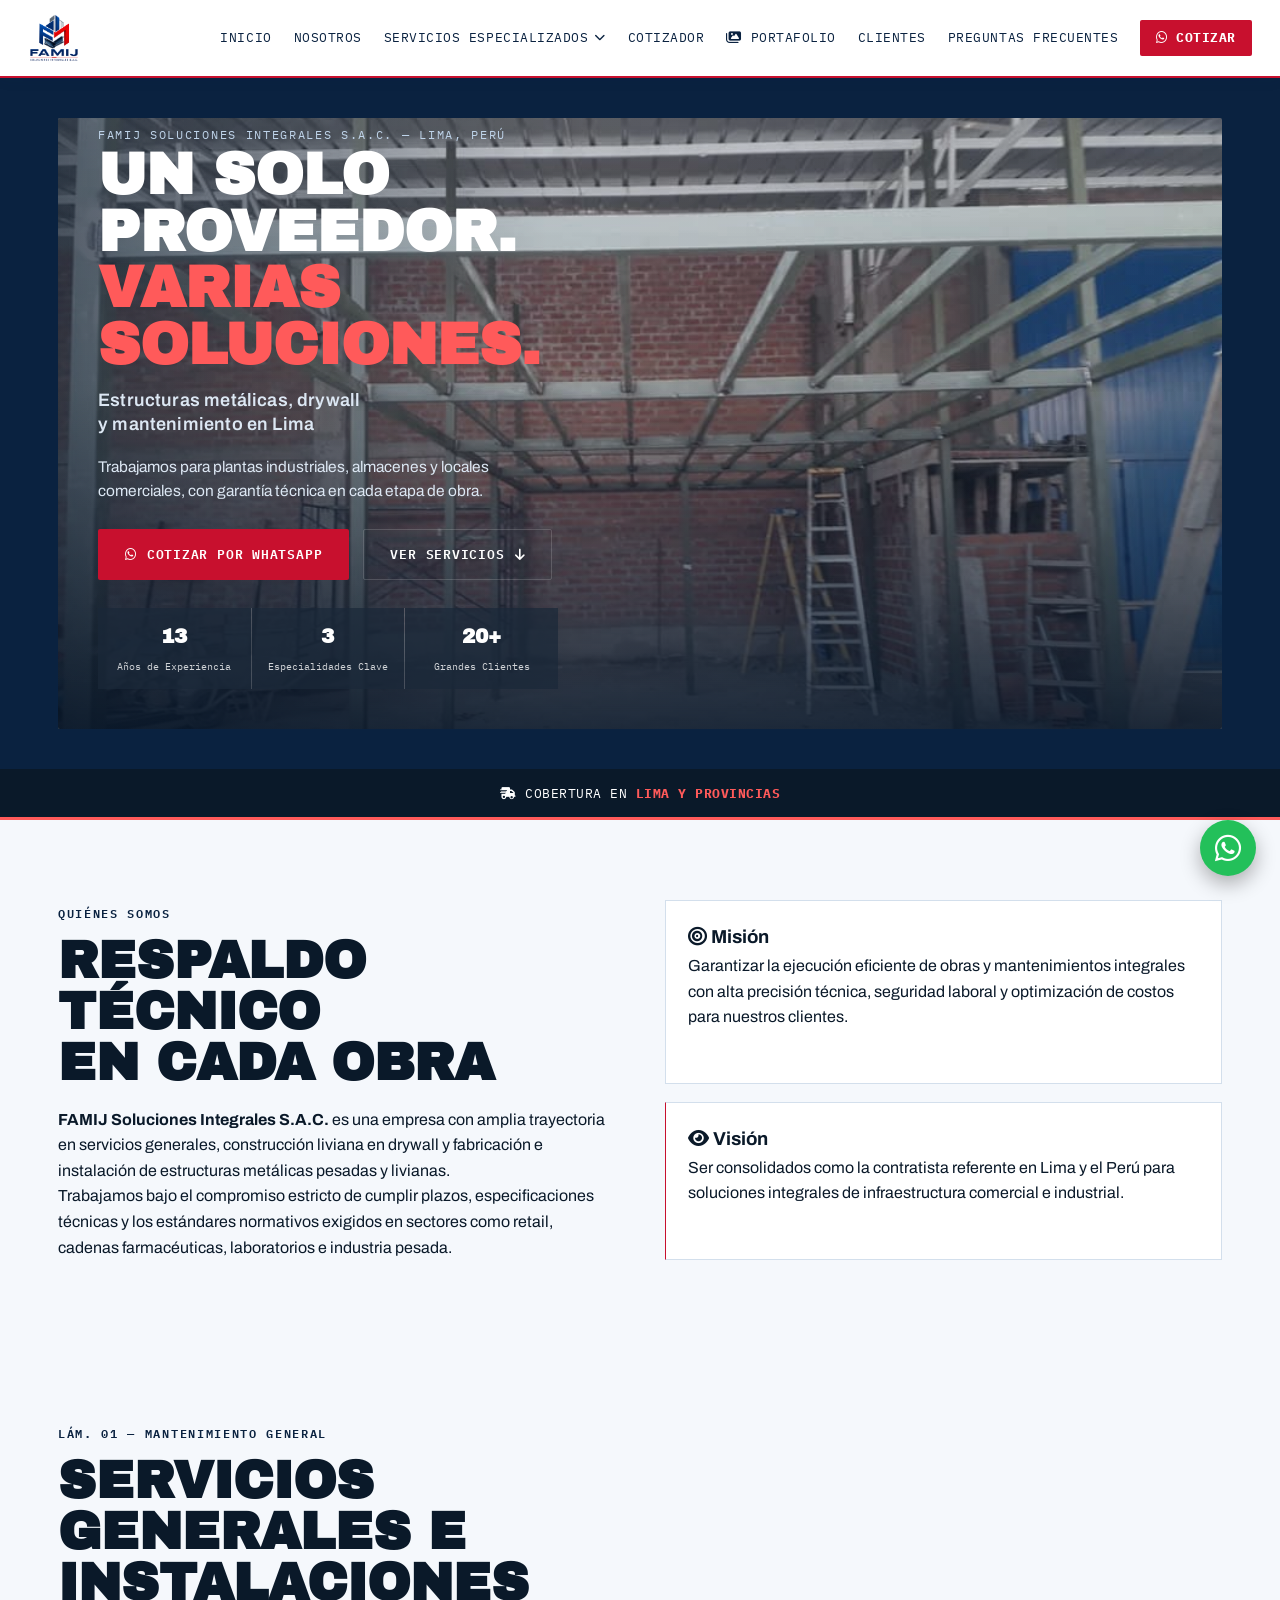
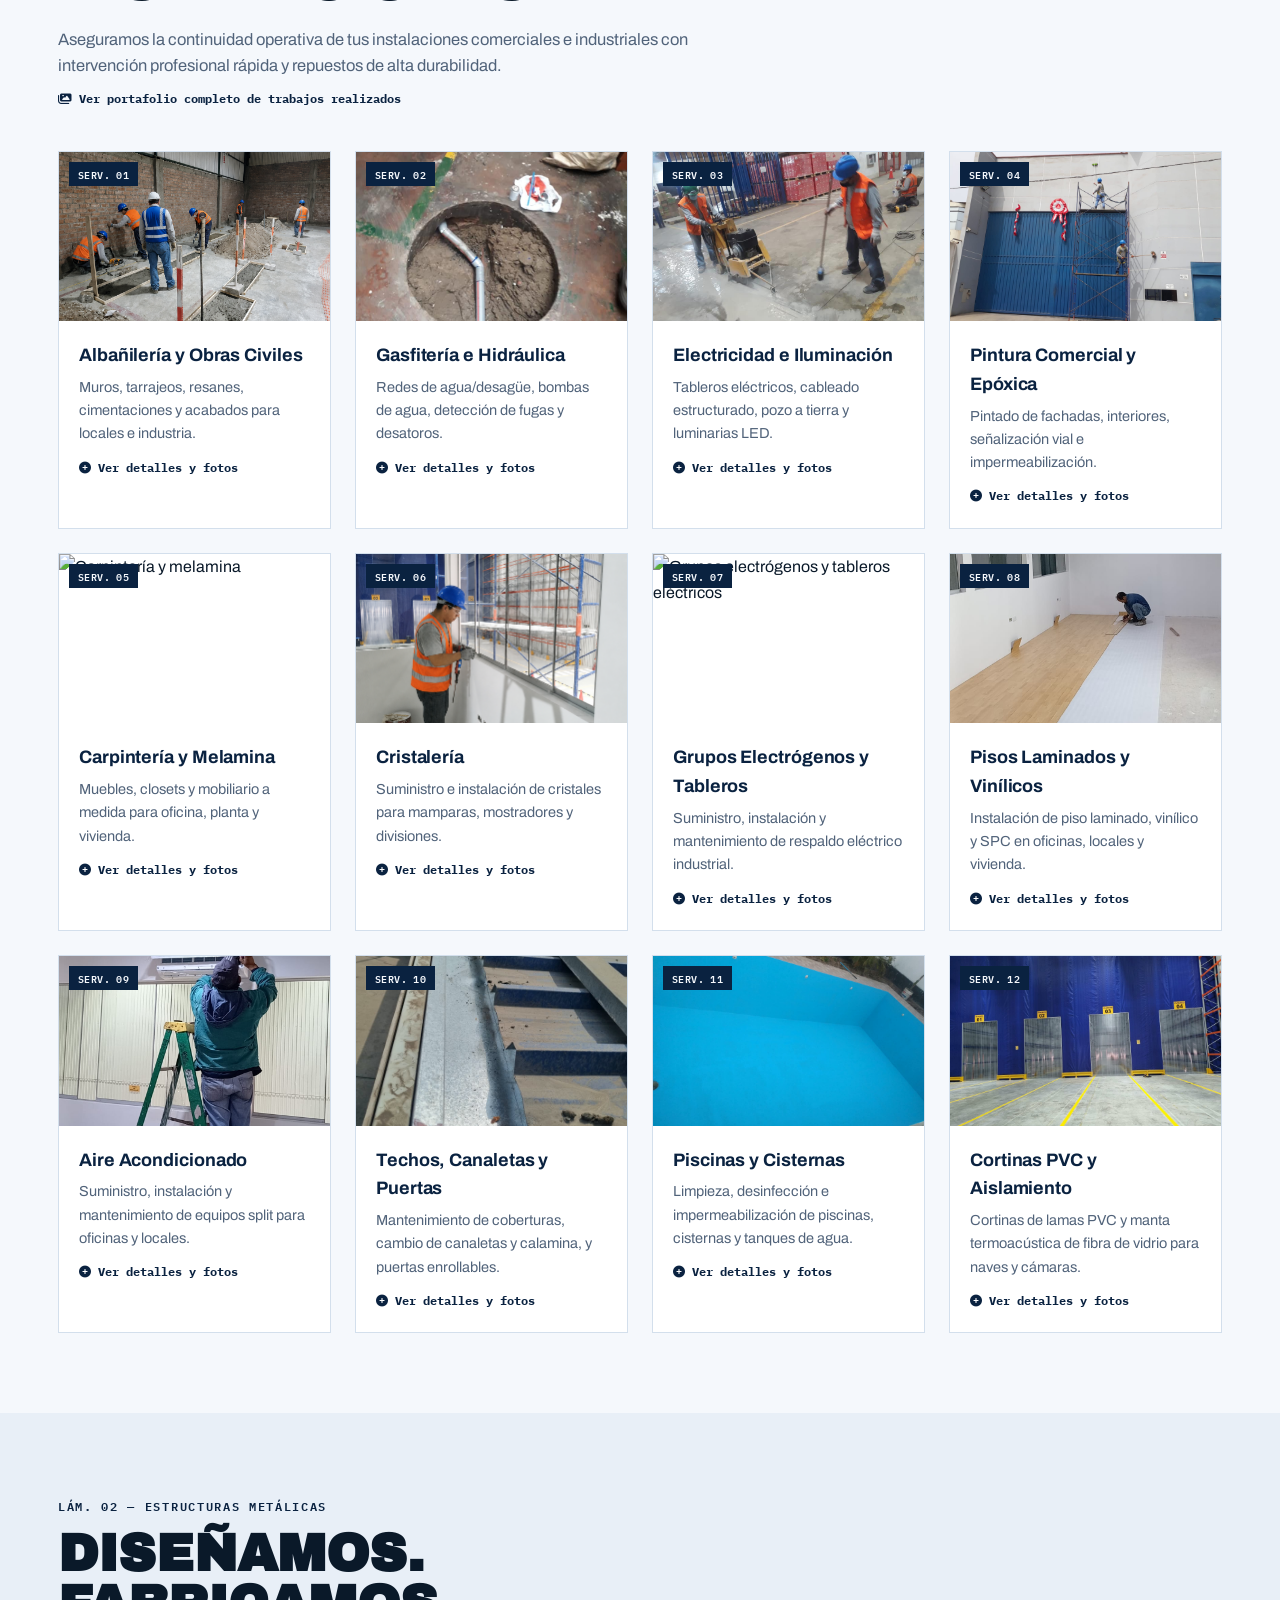
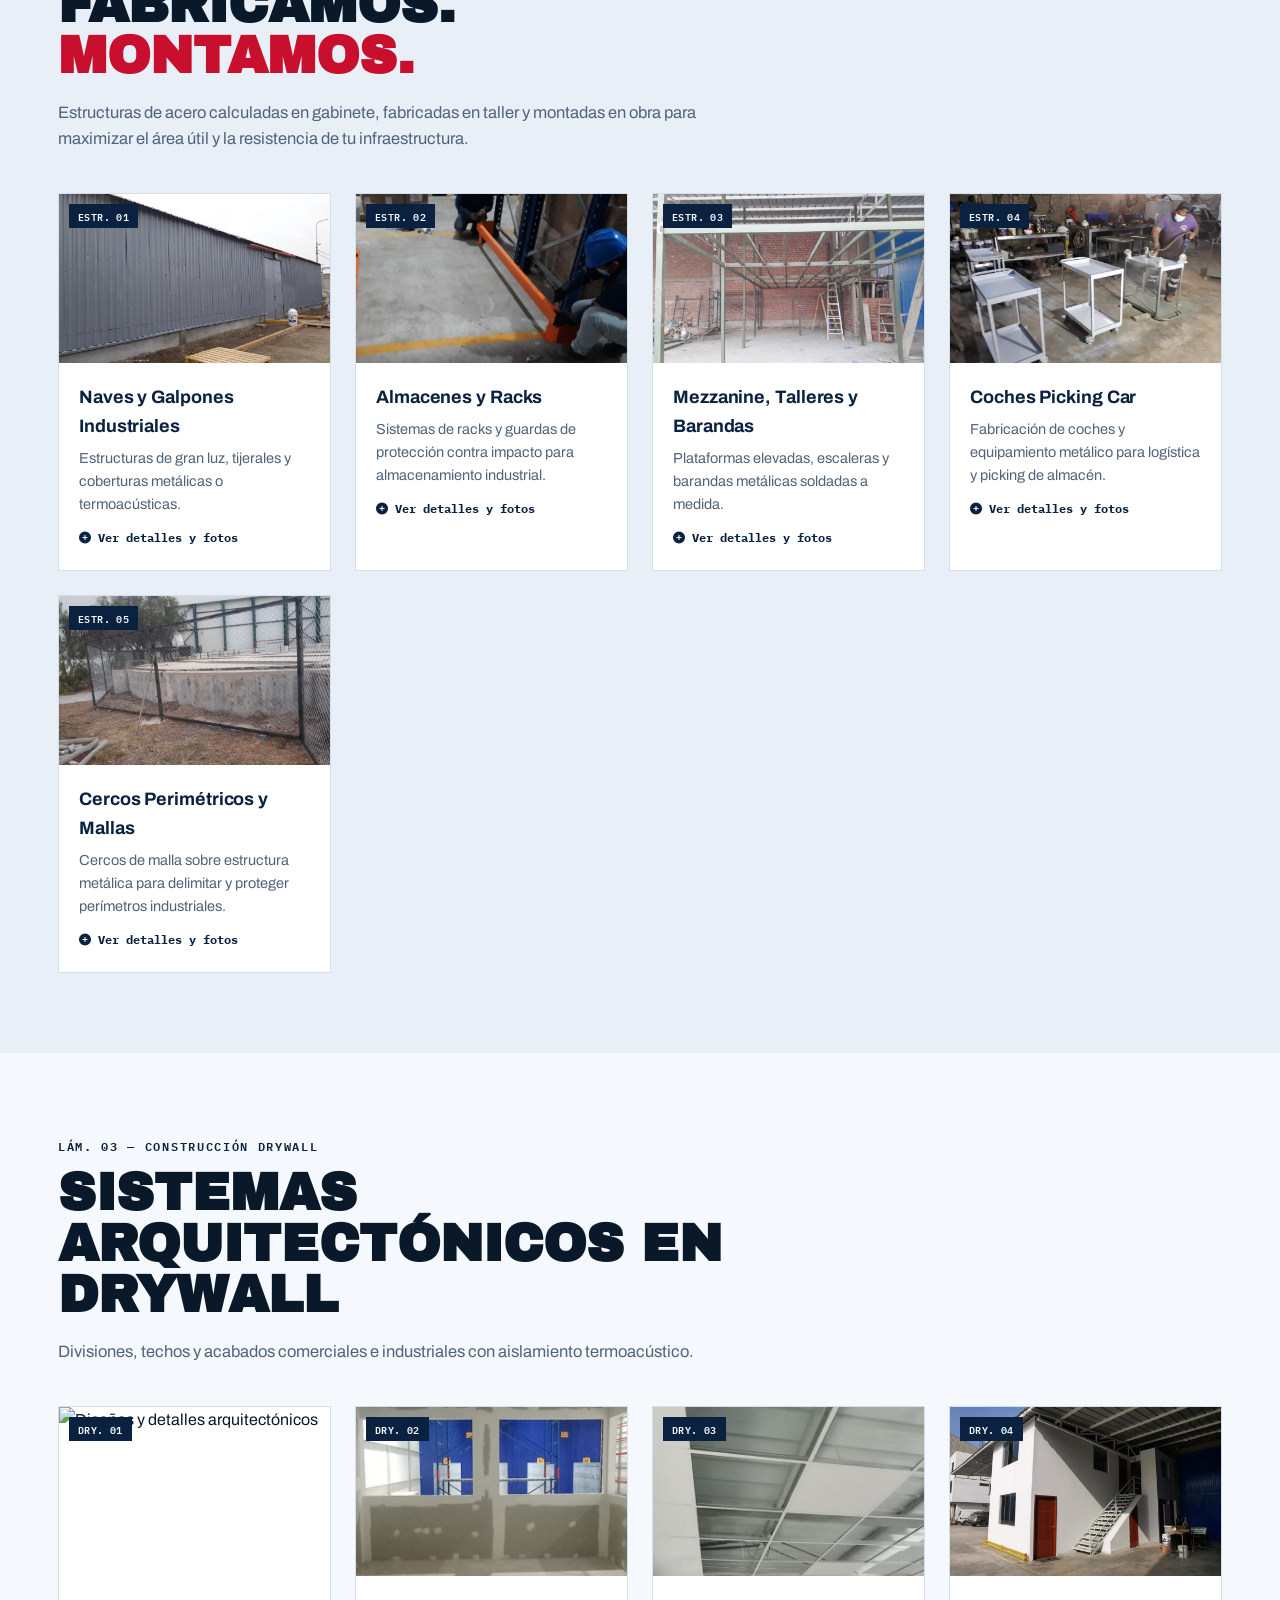
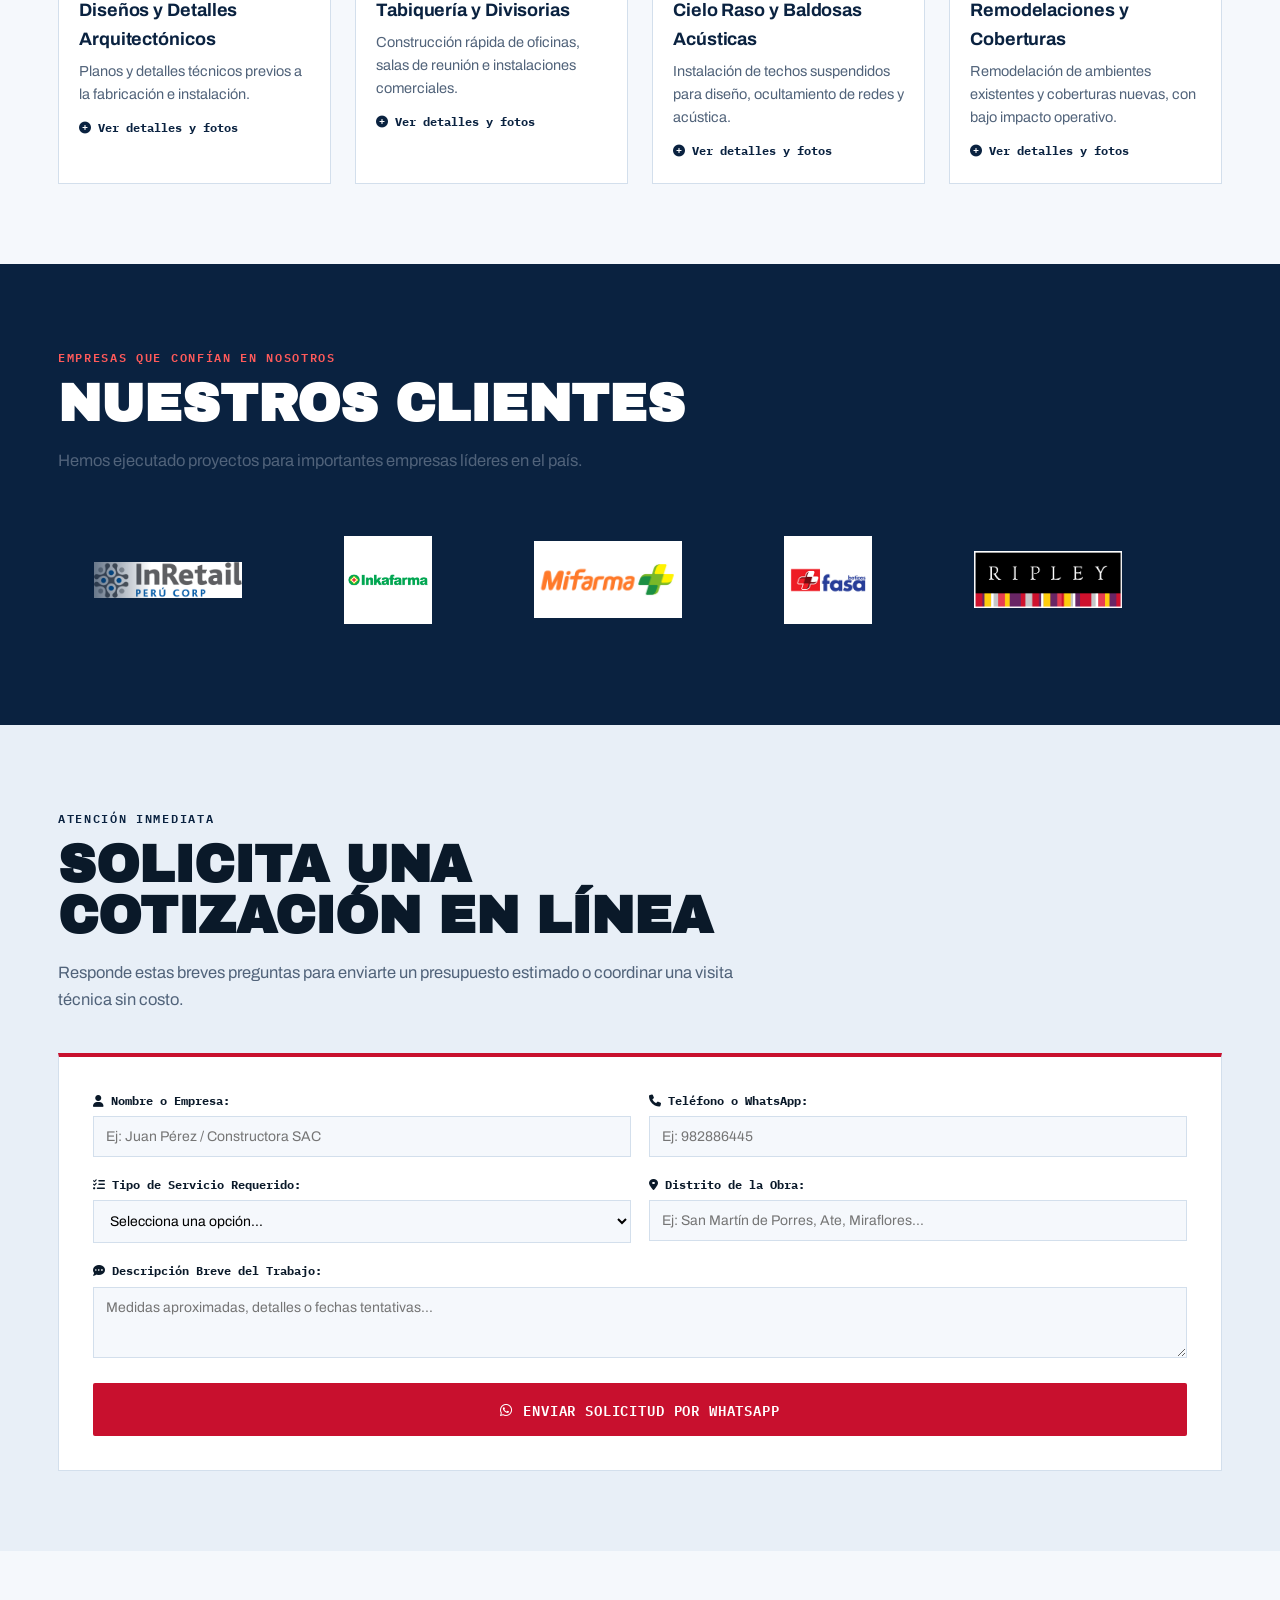
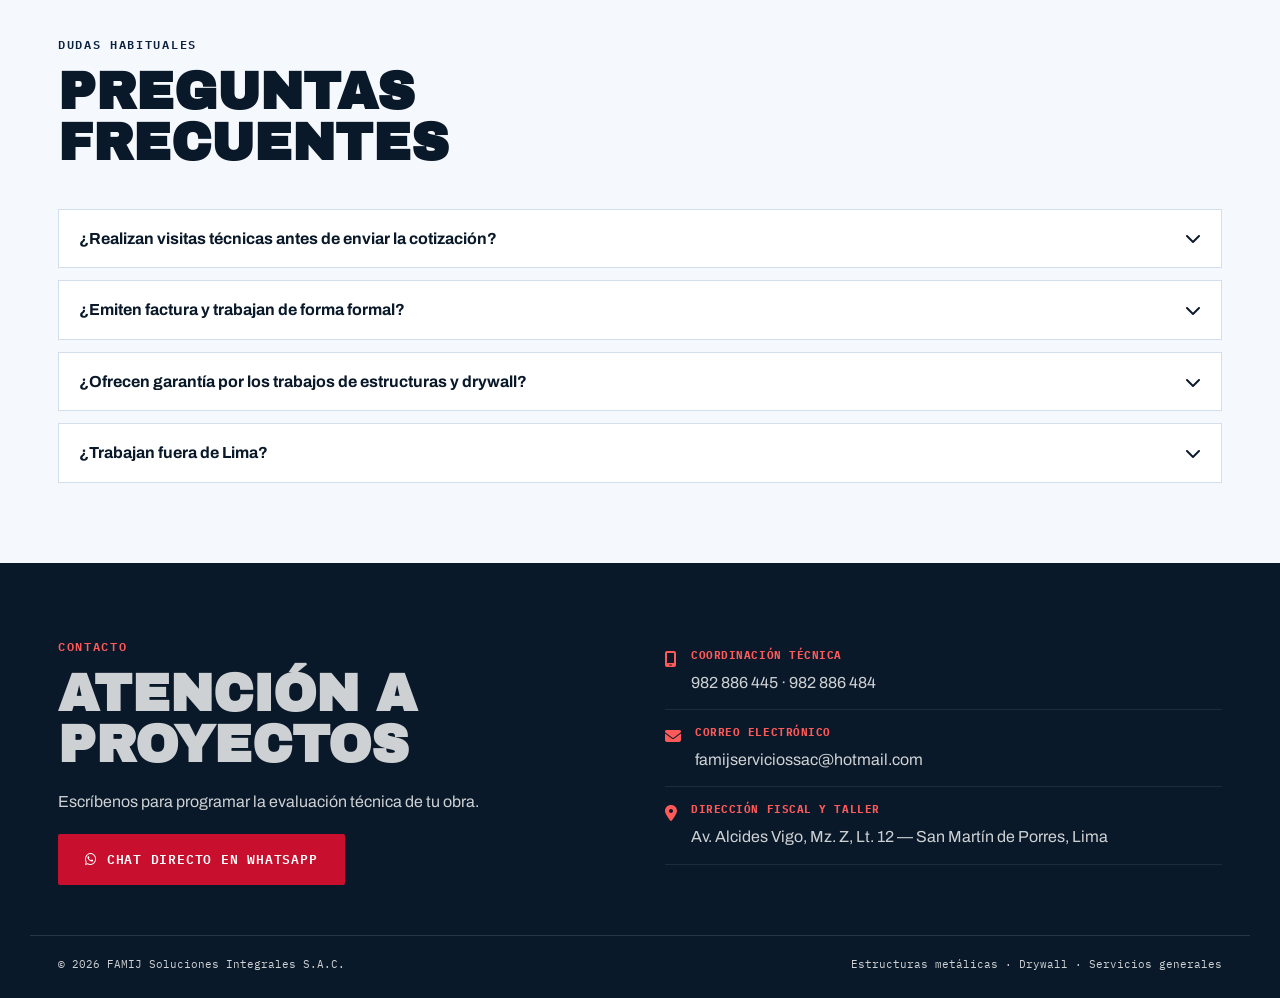
==== commit 6cf76151: "SEO on-page: favicon, titulos, JSON-LD y H1 con palabras clave - Anade favicon en ambas paginas (iso" ====
--- a/index.html
+++ b/index.html
@@ -3,13 +3,19 @@
 <head>
 <meta charset="UTF-8">
 <meta name="viewport" content="width=device-width, initial-scale=1.0">
-<title>Servicios Generales, Estructuras Metálicas y Drywall | FAMIJ Soluciones Integrales S.A.C.</title>
-<meta name="description" content="FAMIJ Soluciones Integrales S.A.C. — Construcción en drywall, estructuras metálicas y mantenimiento integral en Lima y provincias. Cotiza online.">
+<title>Servicios Generales y Estructuras Metálicas en Lima | FAMIJ</title>
+<meta name="description" content="Contratista en Lima: servicios generales, estructuras metálicas, drywall y mantenimiento integral para plantas industriales, almacenes y locales comerciales.">
 <link rel="canonical" href="https://famij.com.pe/">
+<link rel="icon" type="image/png" sizes="32x32" href="assets/favicon-32.png">
+<link rel="icon" type="image/png" sizes="192x192" href="assets/favicon-192.png">
+<link rel="apple-touch-icon" sizes="180x180" href="assets/apple-touch-icon.png">
+<meta name="theme-color" content="#0A2240">
 <meta property="og:type" content="business.business">
-<meta property="og:title" content="Servicios Generales, Estructuras Metálicas y Drywall | FAMIJ Soluciones Integrales S.A.C.">
-<meta property="og:description" content="Construcción en drywall, estructuras metálicas y mantenimiento integral en Lima y provincias. Cotiza online.">
+<meta property="og:site_name" content="FAMIJ Soluciones Integrales S.A.C.">
+<meta property="og:title" content="Servicios Generales y Estructuras Metálicas en Lima | FAMIJ">
+<meta property="og:description" content="Contratista en Lima: servicios generales, estructuras metálicas, drywall y mantenimiento integral para plantas industriales, almacenes y locales comerciales.">
 <meta property="og:image" content="https://famij.com.pe/assets/trabajos/mezzanine-estructura-metalica.jpg">
+<meta property="og:image:alt" content="Mezzanine de estructura metálica fabricado e instalado por FAMIJ">
 <meta property="og:url" content="https://famij.com.pe/">
 <meta property="og:locale" content="es_PE">
 <meta name="twitter:card" content="summary_large_image">
@@ -18,6 +24,9 @@
   "@context": "https://schema.org",
   "@type": "GeneralContractor",
   "name": "FAMIJ Soluciones Integrales S.A.C.",
+  "alternateName": "FAMIJ",
+  "url": "https://famij.com.pe/",
+  "logo": "https://famij.com.pe/assets/logo-famij.png",
   "foundingDate": "2013-09-12",
   "image": "https://famij.com.pe/assets/trabajos/mezzanine-estructura-metalica.jpg",
   "description": "Construcción en drywall, estructuras metálicas y mantenimiento integral para plantas industriales, almacenes, locales comerciales y vivienda en Lima y provincias.",
@@ -35,7 +44,51 @@
     "name": "Lima y provincias, Perú"
   },
   "priceRange": "$$",
-  "sameAs": []
+  "hasOfferCatalog": {
+    "@type": "OfferCatalog",
+    "name": "Servicios de FAMIJ Soluciones Integrales S.A.C.",
+    "itemListElement": [
+      {
+        "@type": "OfferCatalog",
+        "name": "Servicios Generales y Mantenimiento",
+        "itemListElement": [
+          { "@type": "Offer", "itemOffered": { "@type": "Service", "name": "Albañilería y obras civiles" } },
+          { "@type": "Offer", "itemOffered": { "@type": "Service", "name": "Gasfitería e hidráulica" } },
+          { "@type": "Offer", "itemOffered": { "@type": "Service", "name": "Electricidad e iluminación" } },
+          { "@type": "Offer", "itemOffered": { "@type": "Service", "name": "Pintura comercial y epóxica" } },
+          { "@type": "Offer", "itemOffered": { "@type": "Service", "name": "Carpintería y melamina" } },
+          { "@type": "Offer", "itemOffered": { "@type": "Service", "name": "Cristalería" } },
+          { "@type": "Offer", "itemOffered": { "@type": "Service", "name": "Grupos electrógenos y tableros" } },
+          { "@type": "Offer", "itemOffered": { "@type": "Service", "name": "Pisos laminados y vinílicos" } },
+          { "@type": "Offer", "itemOffered": { "@type": "Service", "name": "Aire acondicionado" } },
+          { "@type": "Offer", "itemOffered": { "@type": "Service", "name": "Techos, canaletas y puertas" } },
+          { "@type": "Offer", "itemOffered": { "@type": "Service", "name": "Piscinas y cisternas" } },
+          { "@type": "Offer", "itemOffered": { "@type": "Service", "name": "Cortinas PVC y aislamiento" } }
+        ]
+      },
+      {
+        "@type": "OfferCatalog",
+        "name": "Estructuras Metálicas",
+        "itemListElement": [
+          { "@type": "Offer", "itemOffered": { "@type": "Service", "name": "Naves y galpones industriales" } },
+          { "@type": "Offer", "itemOffered": { "@type": "Service", "name": "Almacenes y racks" } },
+          { "@type": "Offer", "itemOffered": { "@type": "Service", "name": "Mezzanine, talleres y barandas" } },
+          { "@type": "Offer", "itemOffered": { "@type": "Service", "name": "Coches picking car" } },
+          { "@type": "Offer", "itemOffered": { "@type": "Service", "name": "Cercos perimétricos y mallas" } }
+        ]
+      },
+      {
+        "@type": "OfferCatalog",
+        "name": "Construcción en Drywall",
+        "itemListElement": [
+          { "@type": "Offer", "itemOffered": { "@type": "Service", "name": "Diseños y detalles arquitectónicos" } },
+          { "@type": "Offer", "itemOffered": { "@type": "Service", "name": "Tabiquería y divisorias" } },
+          { "@type": "Offer", "itemOffered": { "@type": "Service", "name": "Cielo raso y baldosas acústicas" } },
+          { "@type": "Offer", "itemOffered": { "@type": "Service", "name": "Remodelaciones y coberturas" } }
+        ]
+      }
+    ]
+  }
 }
 </script>
 <link rel="preconnect" href="https://fonts.googleapis.com">
@@ -91,8 +144,9 @@
         <h1>
           <span>Un solo proveedor.</span>
           <span class="accent">Varias soluciones.</span>
+          <span class="h1-tagline">Estructuras metálicas, drywall y mantenimiento en Lima</span>
         </h1>
-        <p class="lede">Estructuras metálicas, drywall y mantenimiento integral para plantas industriales, almacenes y locales comerciales, ejecutados con garantía técnica en cada etapa de obra.</p>
+        <p class="lede">Trabajamos para plantas industriales, almacenes y locales comerciales, con garantía técnica en cada etapa de obra.</p>
         <div class="hero-actions">
           <a href="https://wa.me/51982886445?text=Hola,%20deseo%20solicitar%20una%20cotizacion%20para%20un%20proyecto." target="_blank" class="btn btn-primary"><i class="fa-brands fa-whatsapp"></i> Cotizar por WhatsApp</a>
           <a href="#servicios" class="btn btn-outline">Ver Servicios <i class="fa-solid fa-arrow-down"></i></a>
--- a/style.css
+++ b/style.css
@@ -282,6 +282,13 @@
 .hero h1 span:nth-child(2) { animation-delay: .24s; }
 .hero h1 span:nth-child(3) { animation-delay: .36s; }
 .hero h1 span.accent { color: var(--red-on-dark); }
+/* Tercera línea del titular: aporta el servicio y la ciudad sin competir
+   con el eslogan. Va en cuerpo, no en display, y sin mayúsculas. */
+.hero h1 span.h1-tagline {
+  font-family: var(--font-body); font-size: clamp(14px, 1.7vw, 18px); font-weight: 600;
+  text-transform: none; line-height: 1.35; color: #DCE7F3;
+  letter-spacing: .01em; margin-top: 14px; max-width: 460px;
+}
 /* Acento rojo para titulares sobre fondo claro */
 .h-section .accent { color: var(--red); }
 .hero-content .lede {
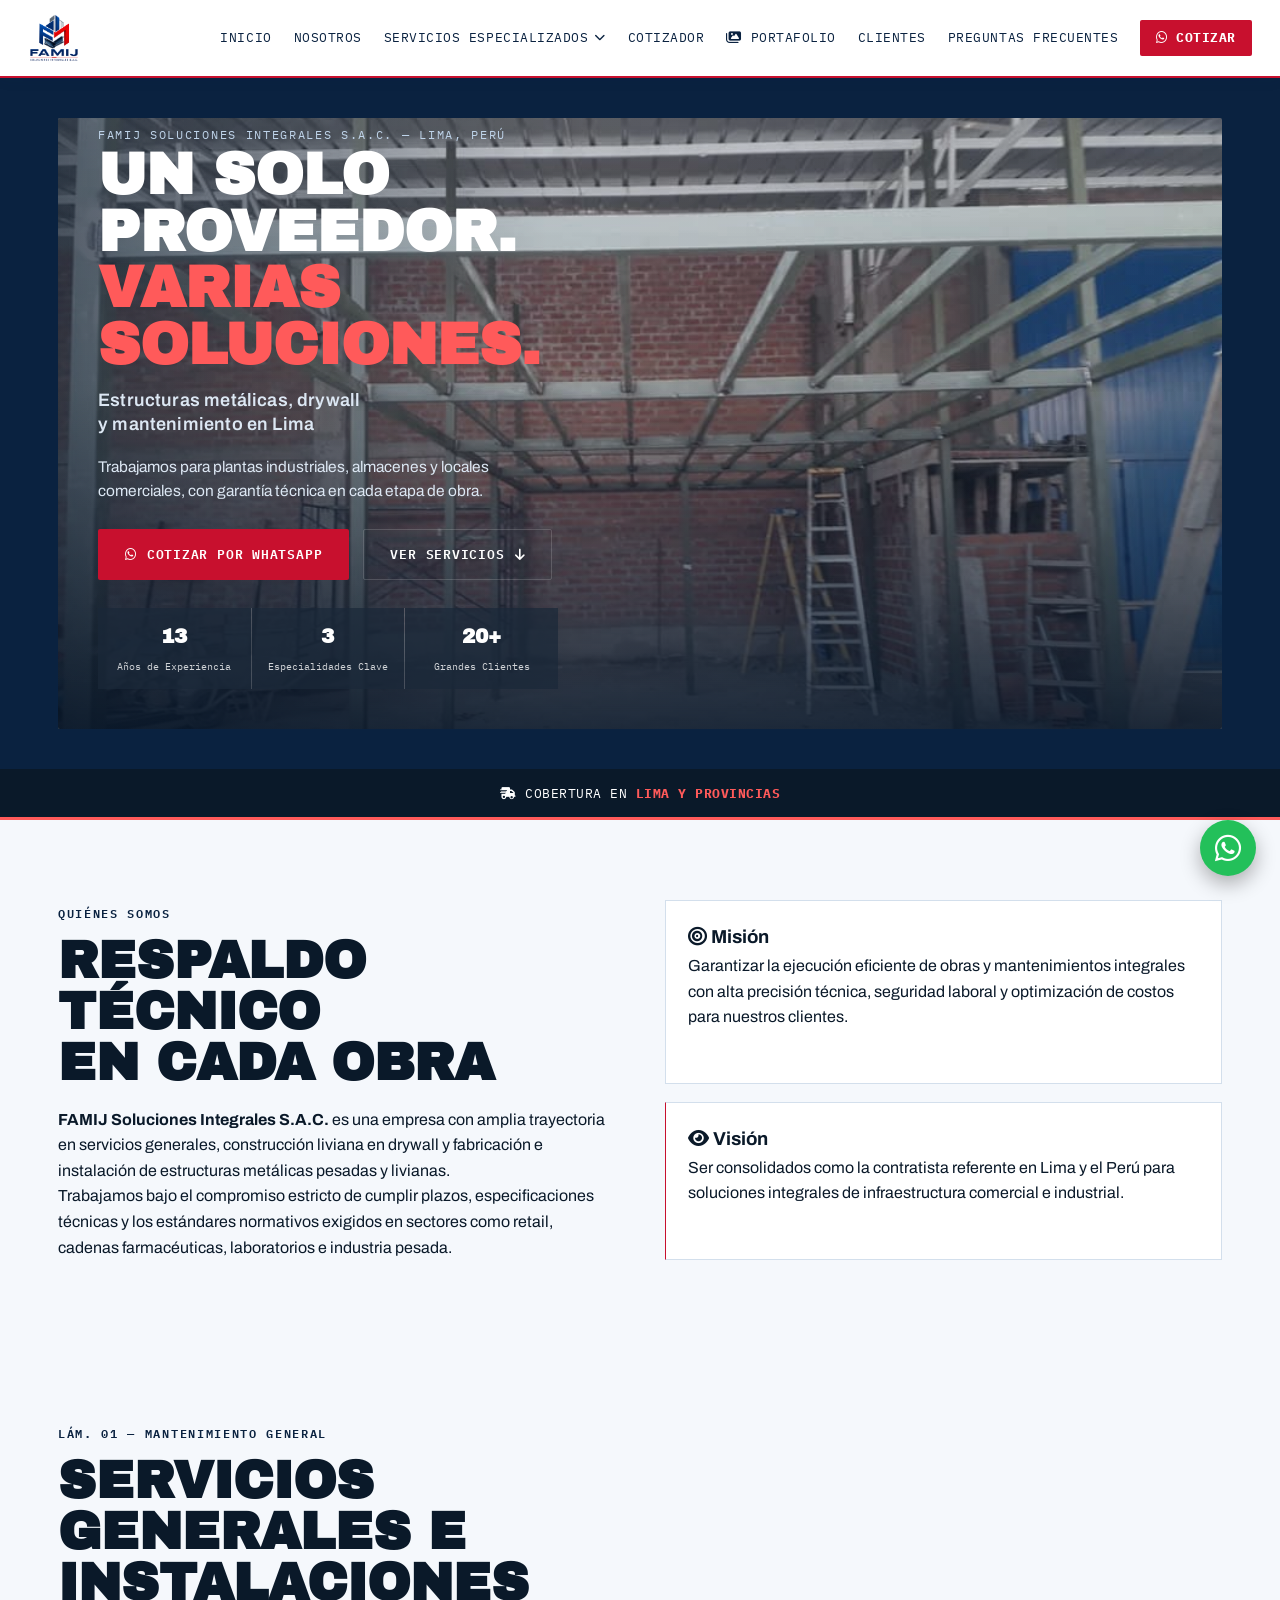
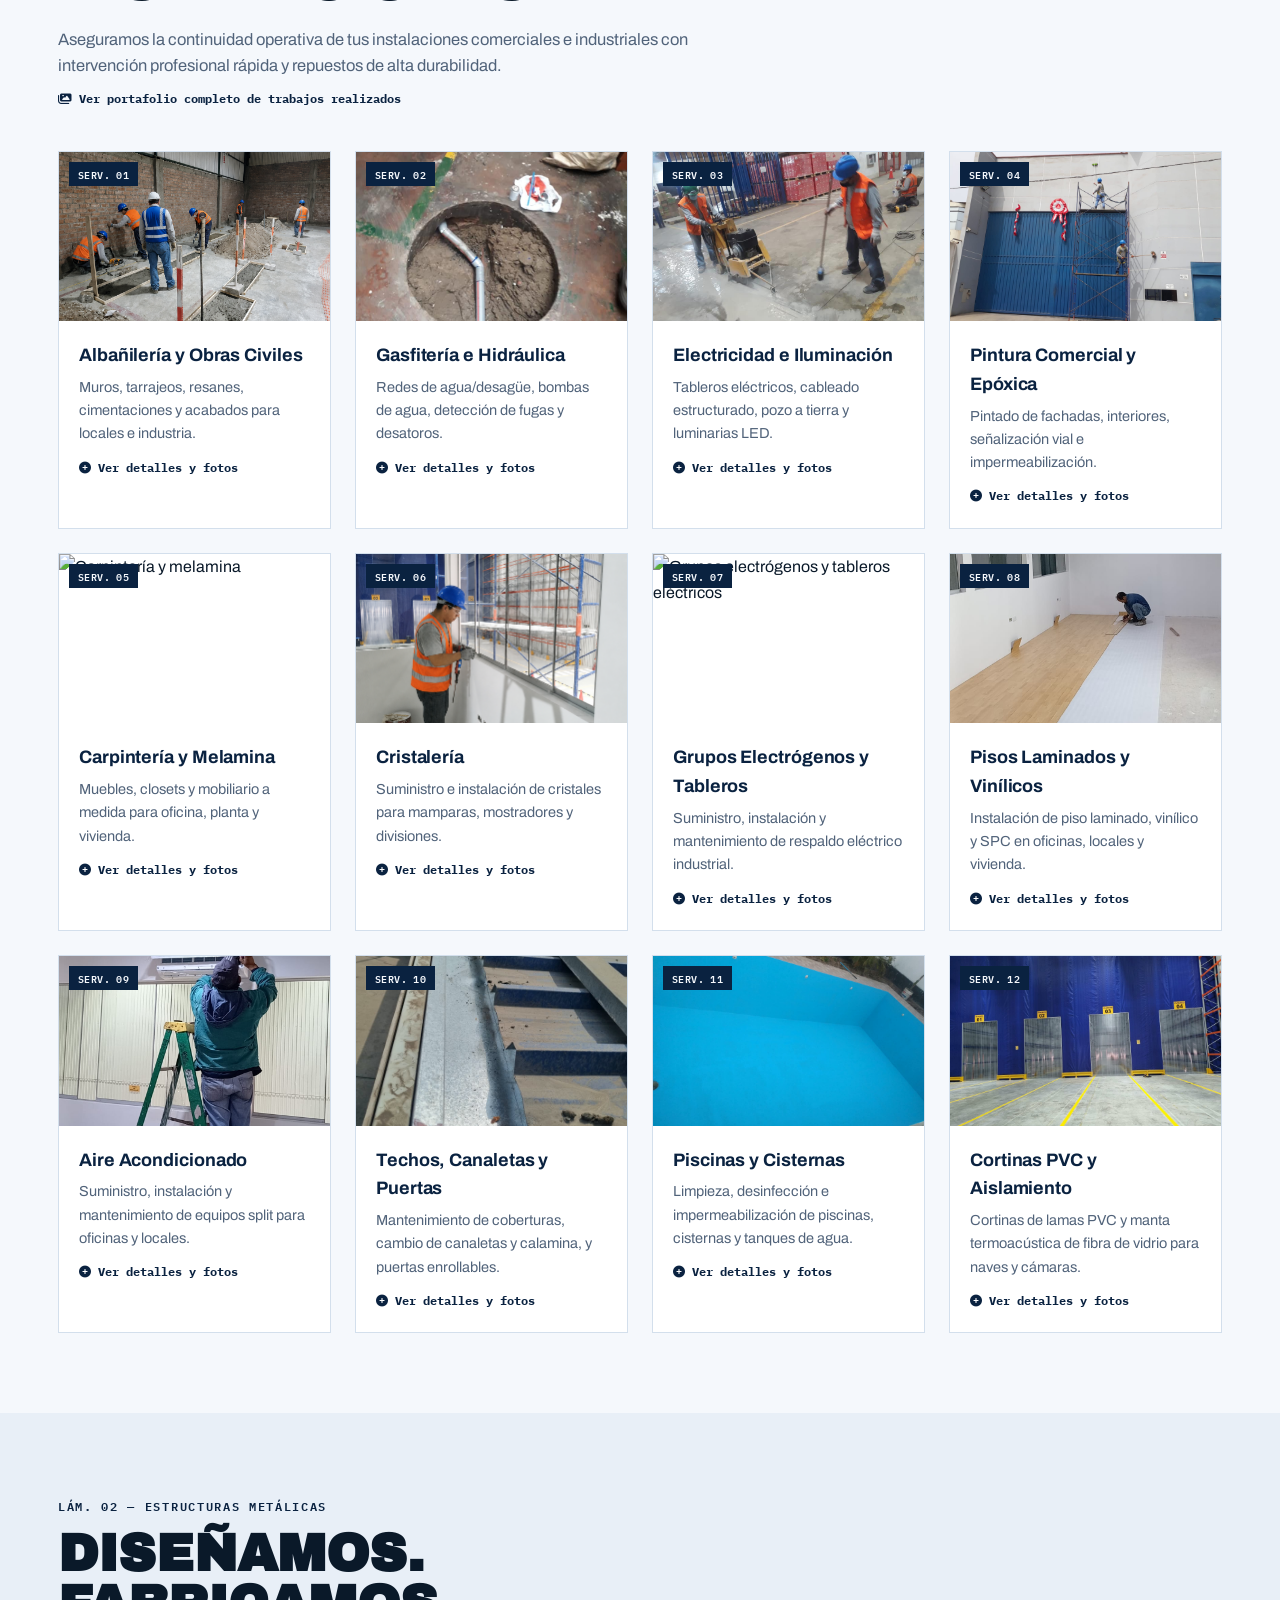
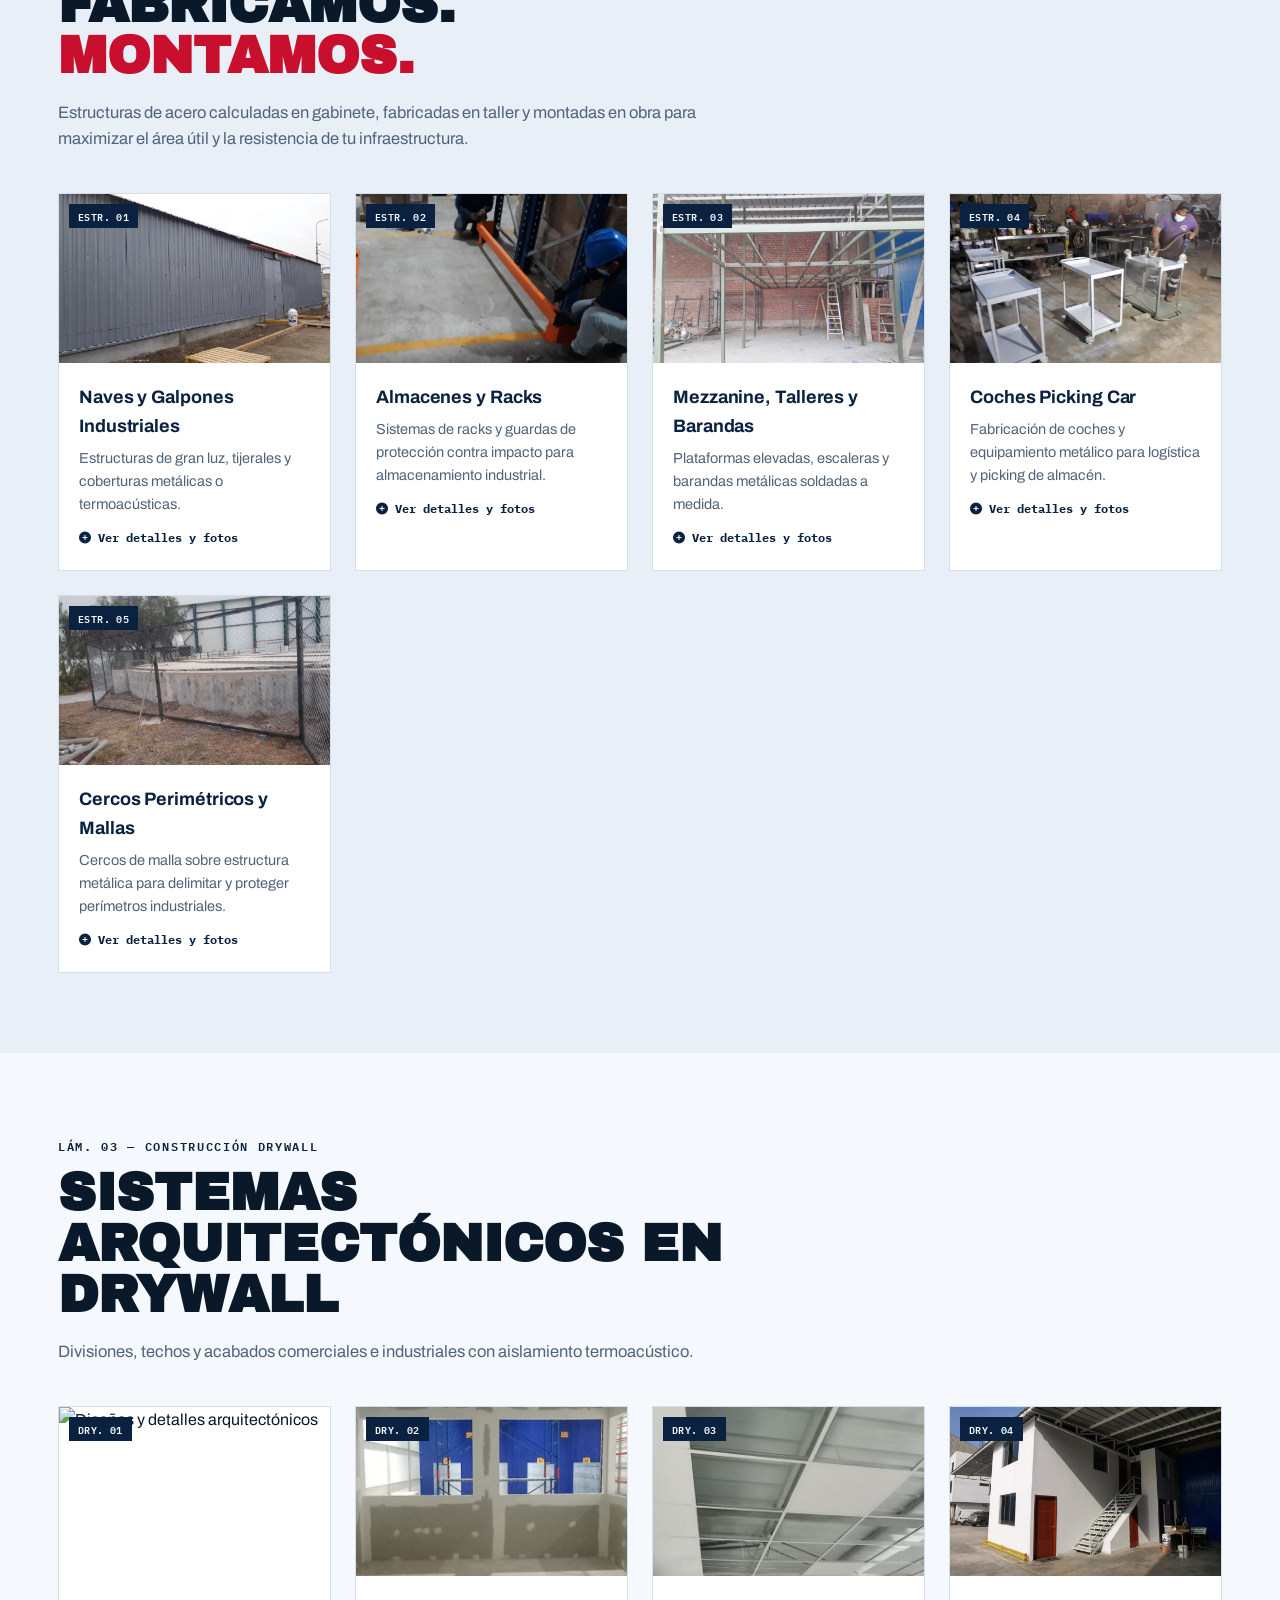
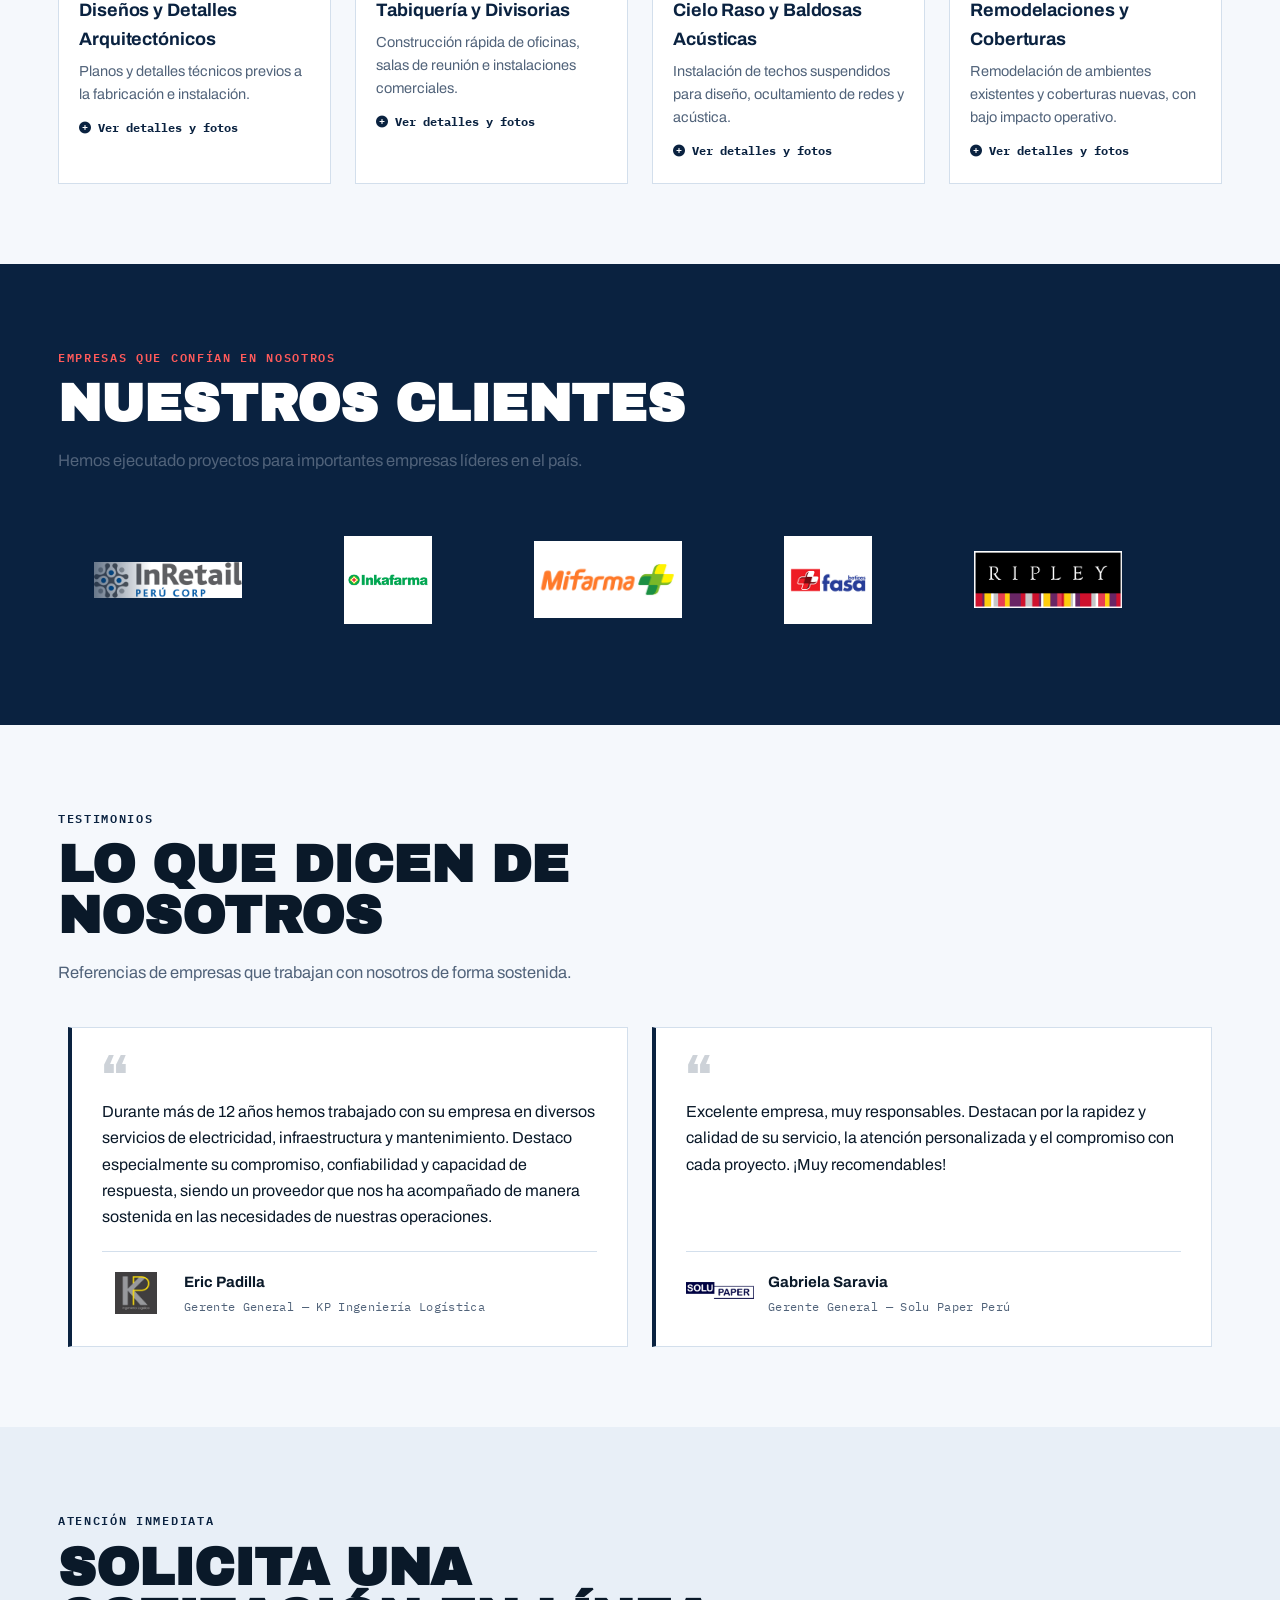
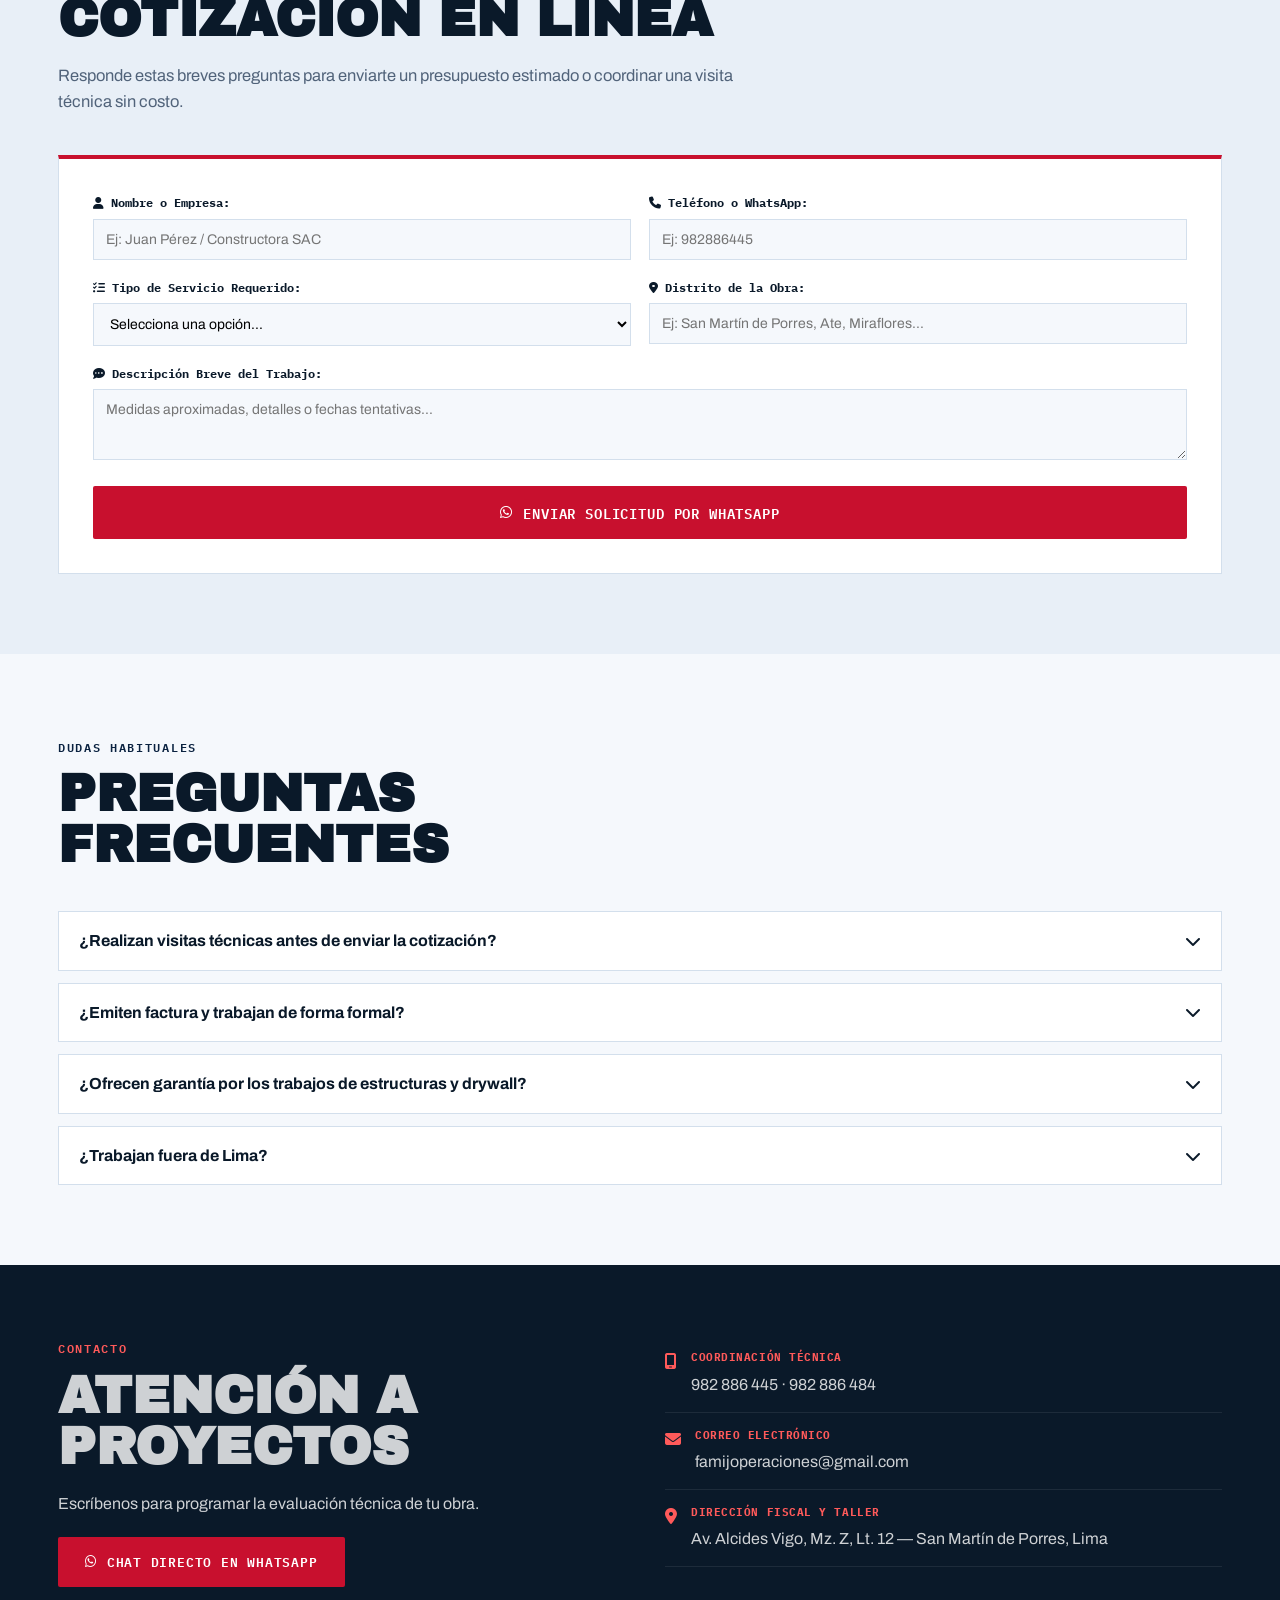
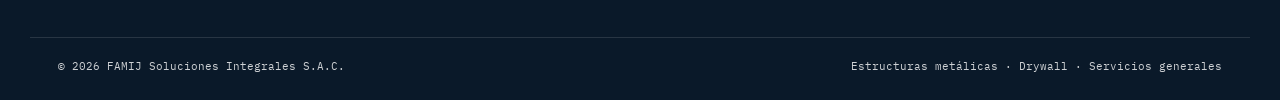
==== commit f07ccc60: "Agrega testimonios de clientes y actualiza el correo de contacto - Nueva seccion #testimonios entre " ====
--- a/index.html
+++ b/index.html
@@ -38,7 +38,7 @@
     "addressCountry": "PE"
   },
   "telephone": "+51982886445",
-  "email": "famijserviciossac@hotmail.com",
+  "email": "famijoperaciones@gmail.com",
   "areaServed": {
     "@type": "State",
     "name": "Lima y provincias, Perú"
@@ -564,6 +564,47 @@
   </div>
 </section>
 
+<!-- ============ TESTIMONIOS ============ -->
+<!-- Solo citas reales, con nombre, cargo y empresa autorizados.
+     No agregar ninguna sin esos tres datos. -->
+<section id="testimonios">
+  <div class="container">
+    <div class="section-head">
+      <span class="eyebrow">Testimonios</span>
+      <h2 class="h-section">Lo Que Dicen de Nosotros</h2>
+      <p>Referencias de empresas que trabajan con nosotros de forma sostenida.</p>
+    </div>
+
+    <div class="testi-grid">
+      <figure class="testi-card">
+        <blockquote>
+          <p>Durante más de 12 años hemos trabajado con su empresa en diversos servicios de electricidad, infraestructura y mantenimiento. Destaco especialmente su compromiso, confiabilidad y capacidad de respuesta, siendo un proveedor que nos ha acompañado de manera sostenida en las necesidades de nuestras operaciones.</p>
+        </blockquote>
+        <figcaption class="testi-author">
+          <img loading="lazy" decoding="async" src="assets/clientes/kp-ingenieria-logistica.png" alt="KP Ingeniería Logística">
+          <div>
+            <strong>Eric Padilla</strong>
+            <span>Gerente General — KP Ingeniería Logística</span>
+          </div>
+        </figcaption>
+      </figure>
+
+      <figure class="testi-card">
+        <blockquote>
+          <p>Excelente empresa, muy responsables. Destacan por la rapidez y calidad de su servicio, la atención personalizada y el compromiso con cada proyecto. ¡Muy recomendables!</p>
+        </blockquote>
+        <figcaption class="testi-author">
+          <img loading="lazy" decoding="async" src="assets/clientes/solu-paper.png" alt="Solu Paper Perú">
+          <div>
+            <strong>Gabriela Saravia</strong>
+            <span>Gerente General — Solu Paper Perú</span>
+          </div>
+        </figcaption>
+      </figure>
+    </div>
+  </div>
+</section>
+
 <!-- ============ FORMULARIO DE COTIZACIÓN RÁPIDA ============ -->
 <section id="cotizacion" class="section-alt">
   <div class="container">
@@ -658,7 +699,7 @@
     <div>
       <ul class="contact-list">
         <li><i class="fa-solid fa-mobile-screen"></i><span><b>Coordinación Técnica</b>982 886 445 · 982 886 484</span></li>
-        <li><i class="fa-solid fa-envelope"></i><span><b>Correo Electrónico</b>famijserviciossac@hotmail.com</span></li>
+        <li><i class="fa-solid fa-envelope"></i><span><b>Correo Electrónico</b>famijoperaciones@gmail.com</span></li>
         <li><i class="fa-solid fa-location-dot"></i><span><b>Dirección Fiscal y Taller</b>Av. Alcides Vigo, Mz. Z, Lt. 12 — San Martín de Porres, Lima</span></li>
       </ul>
     </div>
--- a/style.css
+++ b/style.css
@@ -417,6 +417,74 @@
 }
 
 /* --------------------------------------------------------------------
+   TESTIMONIOS
+   Ojo: en este proyecto ".quote-*" significa cotización, no cita.
+   Por eso las citas usan el prefijo ".testi-".
+   -------------------------------------------------------------------- */
+.testi-grid {
+  display: grid;
+  grid-template-columns: repeat(auto-fit, minmax(320px, 560px));
+  justify-content: center;
+  gap: 24px;
+}
+.testi-card {
+  background: white;
+  border: 1px solid var(--line);
+  border-left: 4px solid var(--navy-deep);
+  padding: 30px;
+  margin: 0;
+  display: flex;
+  flex-direction: column;
+  gap: 20px;
+}
+.testi-card blockquote { margin: 0; }
+/* Comilla decorativa en navy: el rojo queda reservado a las acciones */
+.testi-card blockquote::before {
+  content: "\201C";
+  display: block;
+  font-family: var(--font-display);
+  font-size: 52px;
+  line-height: 0.6;
+  color: var(--navy-deep);
+  opacity: 0.2;
+  margin-bottom: 10px;
+}
+.testi-card blockquote p {
+  margin: 0;
+  font-size: 16px;
+  line-height: 1.65;
+  color: var(--ink);
+}
+.testi-author {
+  display: flex;
+  align-items: center;
+  gap: 14px;
+  margin-top: auto;
+  padding-top: 18px;
+  border-top: 1px solid var(--line);
+}
+.testi-author img { width: 68px; height: 42px; object-fit: contain; flex-shrink: 0; }
+.testi-author strong {
+  display: block;
+  font-family: var(--font-body);
+  font-weight: 700;
+  font-size: 15px;
+  color: var(--ink);
+}
+.testi-author span {
+  display: block;
+  font-family: var(--font-mono);
+  font-size: 11.5px;
+  letter-spacing: 0.03em;
+  color: var(--ink-soft);
+  margin-top: 4px;
+}
+@media (max-width: 620px) {
+  .testi-card { padding: 24px; }
+  .testi-author { flex-wrap: wrap; gap: 10px; }
+}
+
+/* --------------------------------------------------------------------
    FORMULARIO Y FAQ
    -------------------------------------------------------------------- */
 .quote-form { background: white; padding: 34px; border: 1px solid var(--line); border-top: 4px solid var(--red); }
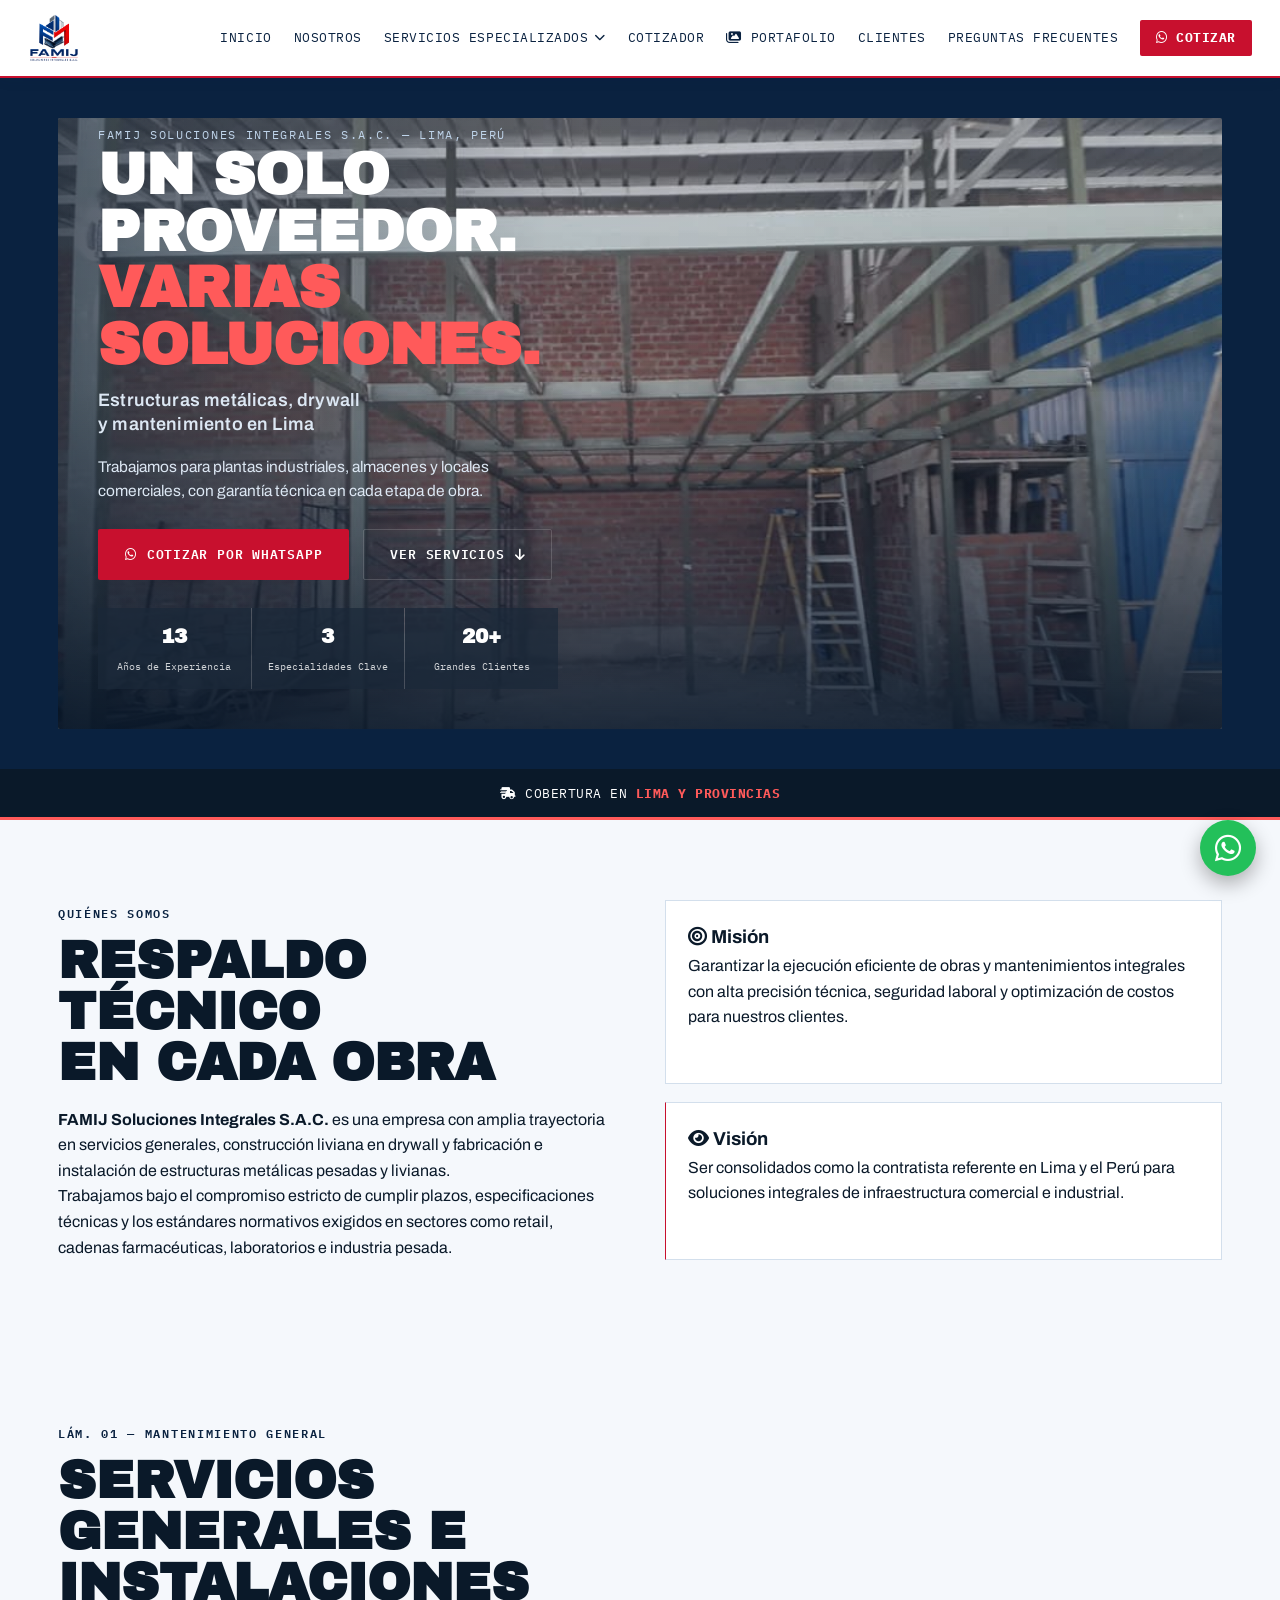
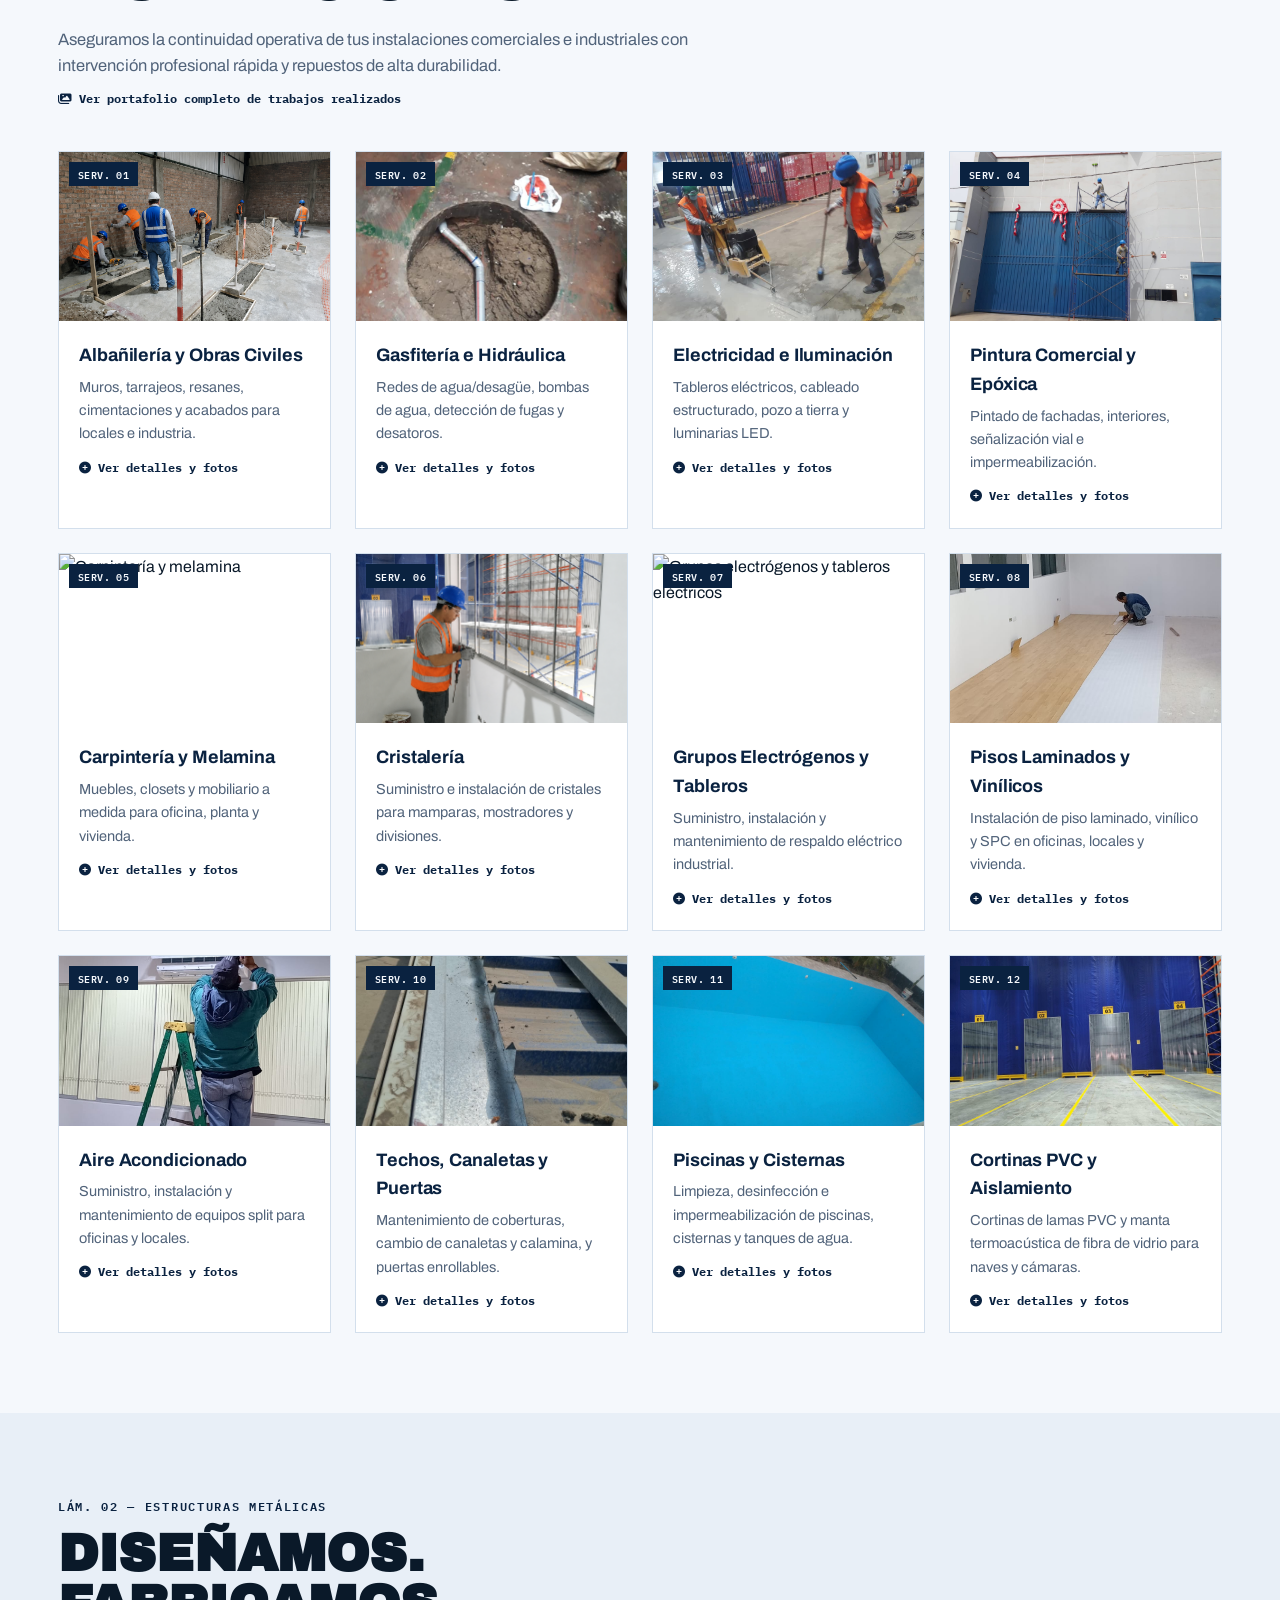
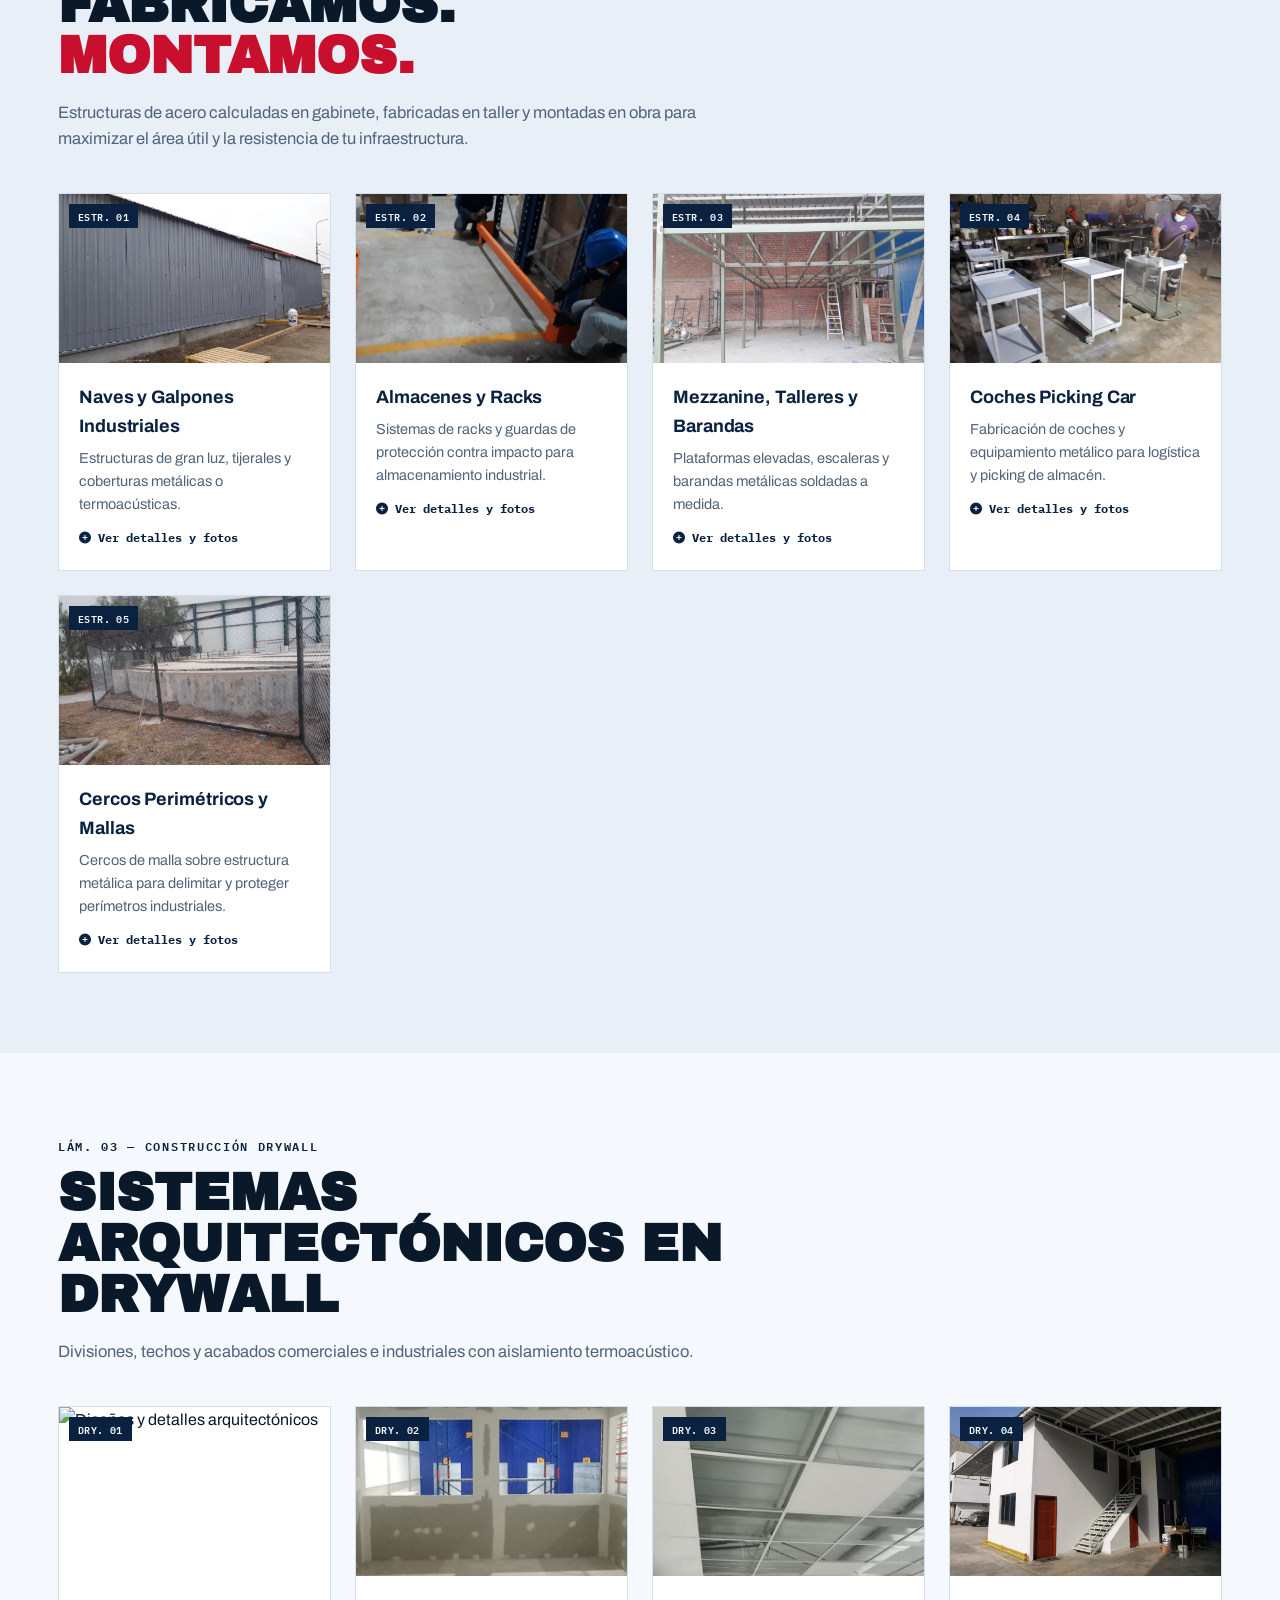
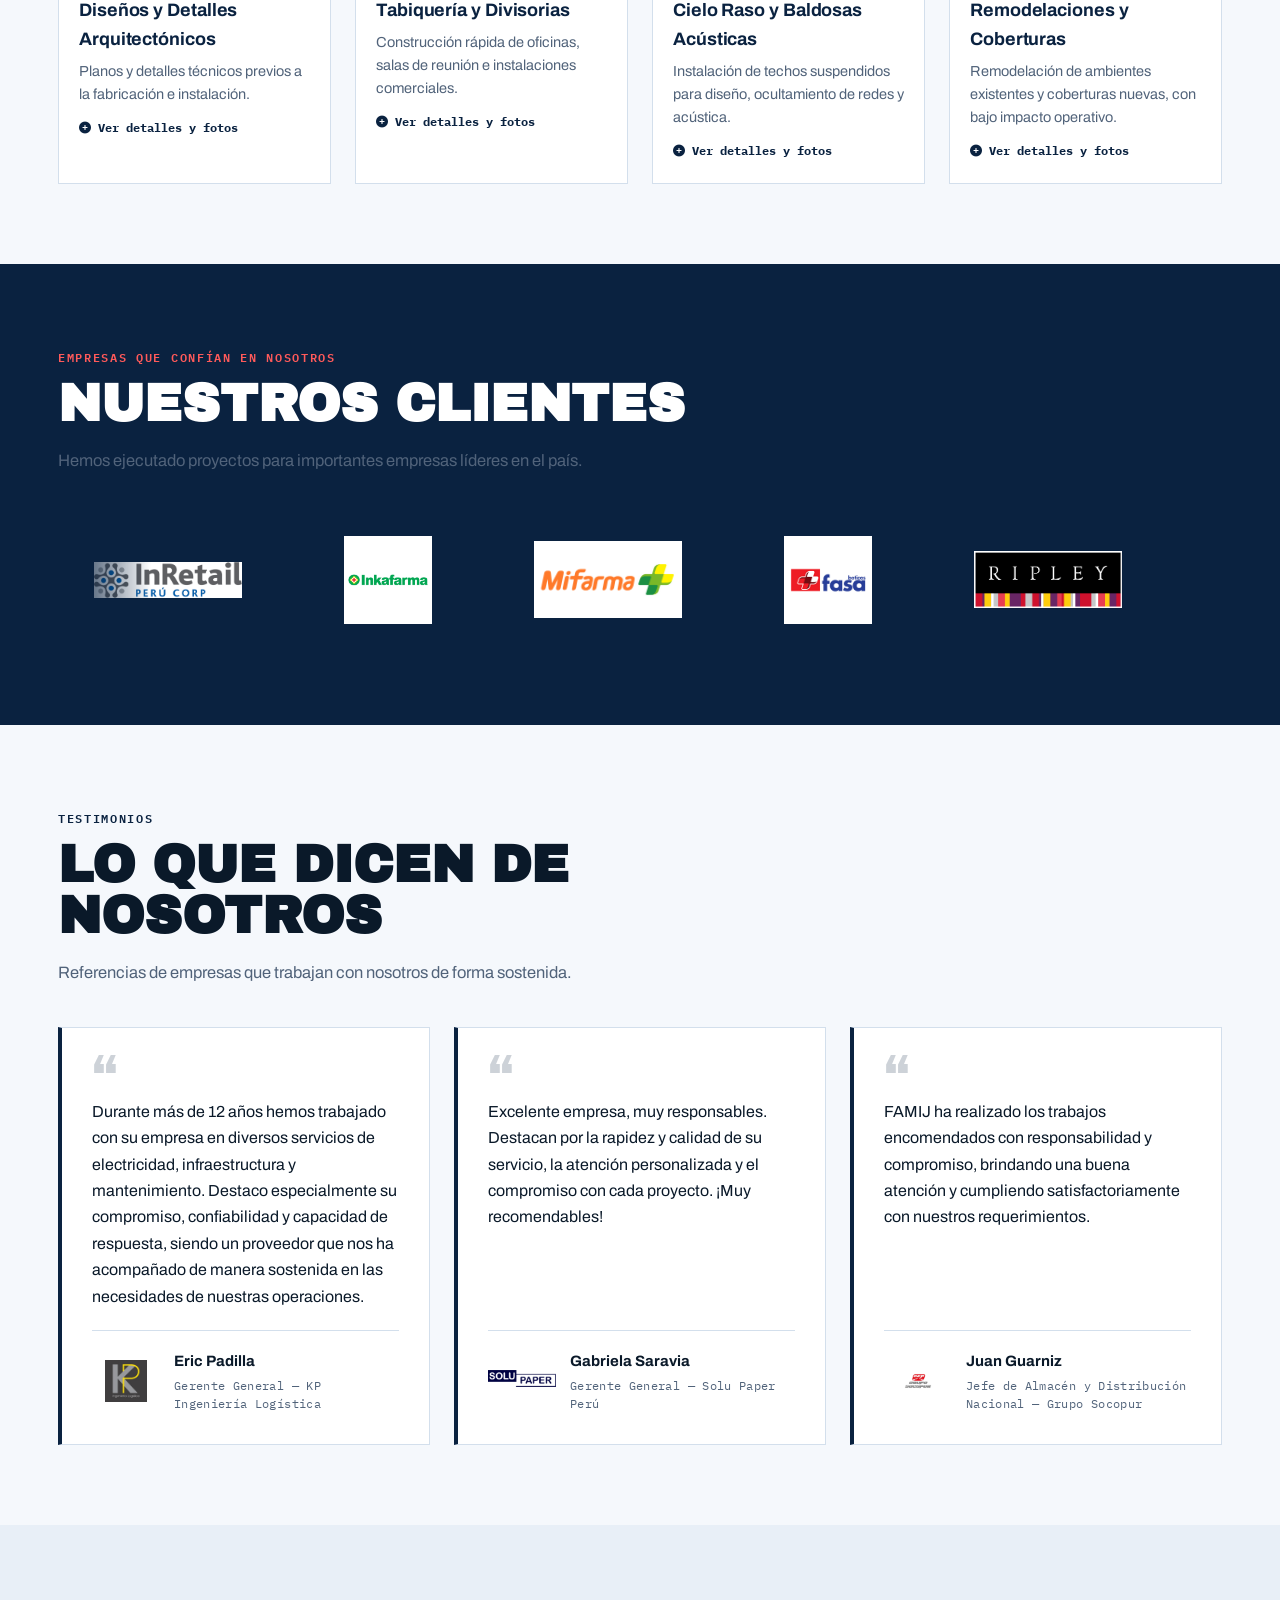
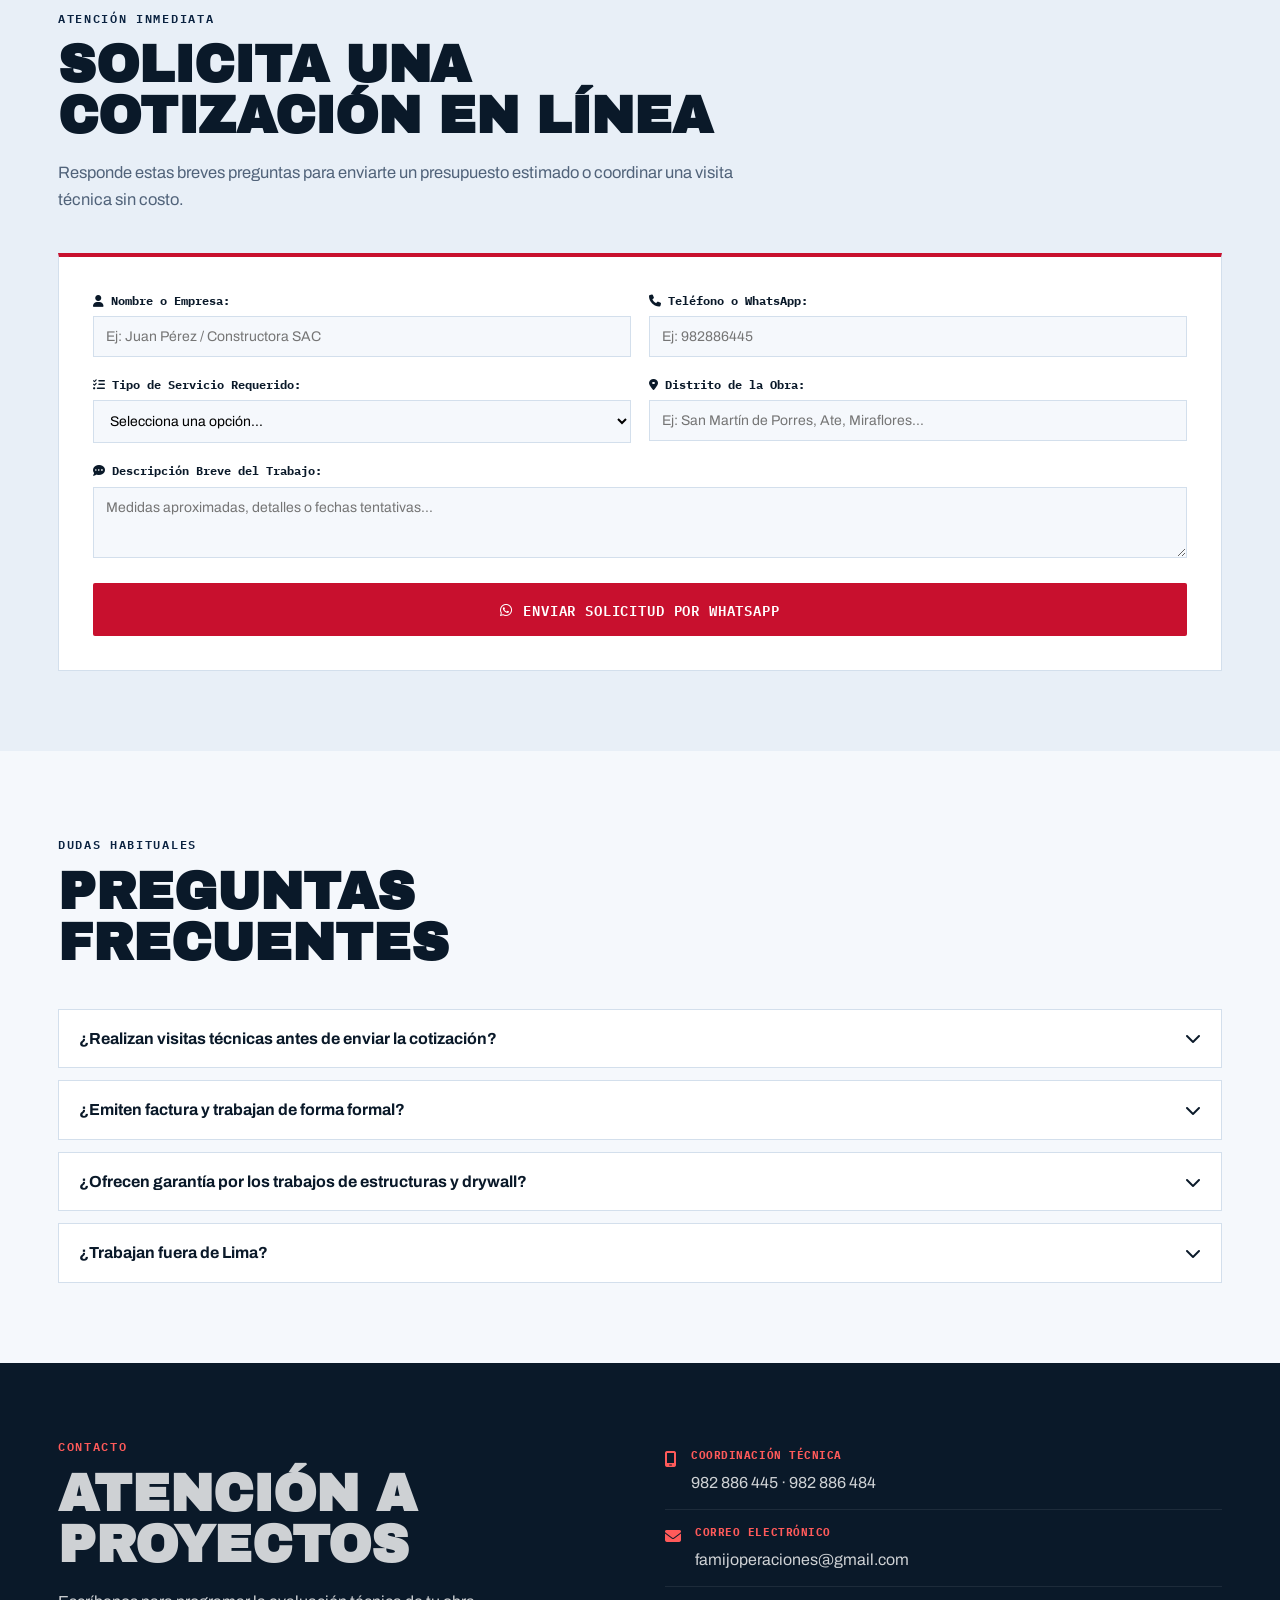
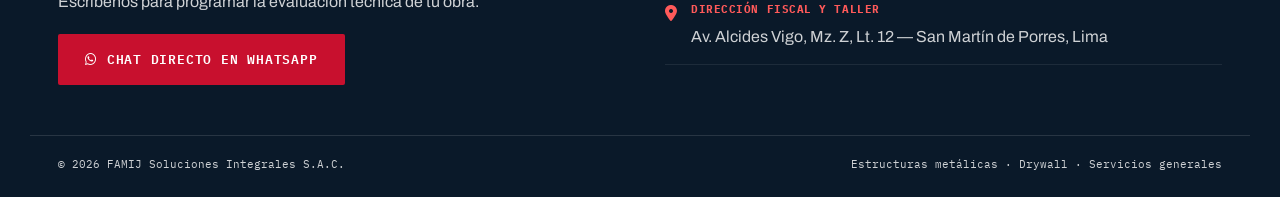
==== commit edf5bd37: "Agrega el tercer testimonio (Grupo Socopur) Juan Guarniz, Jefe de Almacen y Distribucion Nacional. C" ====
--- a/index.html
+++ b/index.html
@@ -601,6 +601,19 @@
           </div>
         </figcaption>
       </figure>
+
+      <figure class="testi-card">
+        <blockquote>
+          <p>FAMIJ ha realizado los trabajos encomendados con responsabilidad y compromiso, brindando una buena atención y cumpliendo satisfactoriamente con nuestros requerimientos.</p>
+        </blockquote>
+        <figcaption class="testi-author">
+          <img loading="lazy" decoding="async" src="assets/clientes/scp-socopur.png" alt="Grupo Socopur">
+          <div>
+            <strong>Juan Guarniz</strong>
+            <span>Jefe de Almacén y Distribución Nacional — Grupo Socopur</span>
+          </div>
+        </figcaption>
+      </figure>
     </div>
   </div>
 </section>
--- a/style.css
+++ b/style.css
@@ -423,10 +423,11 @@
    -------------------------------------------------------------------- */
 .testi-grid {
   display: grid;
-  grid-template-columns: repeat(auto-fit, minmax(320px, 560px));
-  justify-content: center;
+  grid-template-columns: repeat(auto-fit, minmax(300px, 1fr));
   gap: 24px;
 }
+/* Con una sola cita, la rejilla se estiraria a todo el ancho y se leeria mal */
+.testi-grid:has(.testi-card:only-child) { max-width: 620px; }
 .testi-card {
   background: white;
   border: 1px solid var(--line);
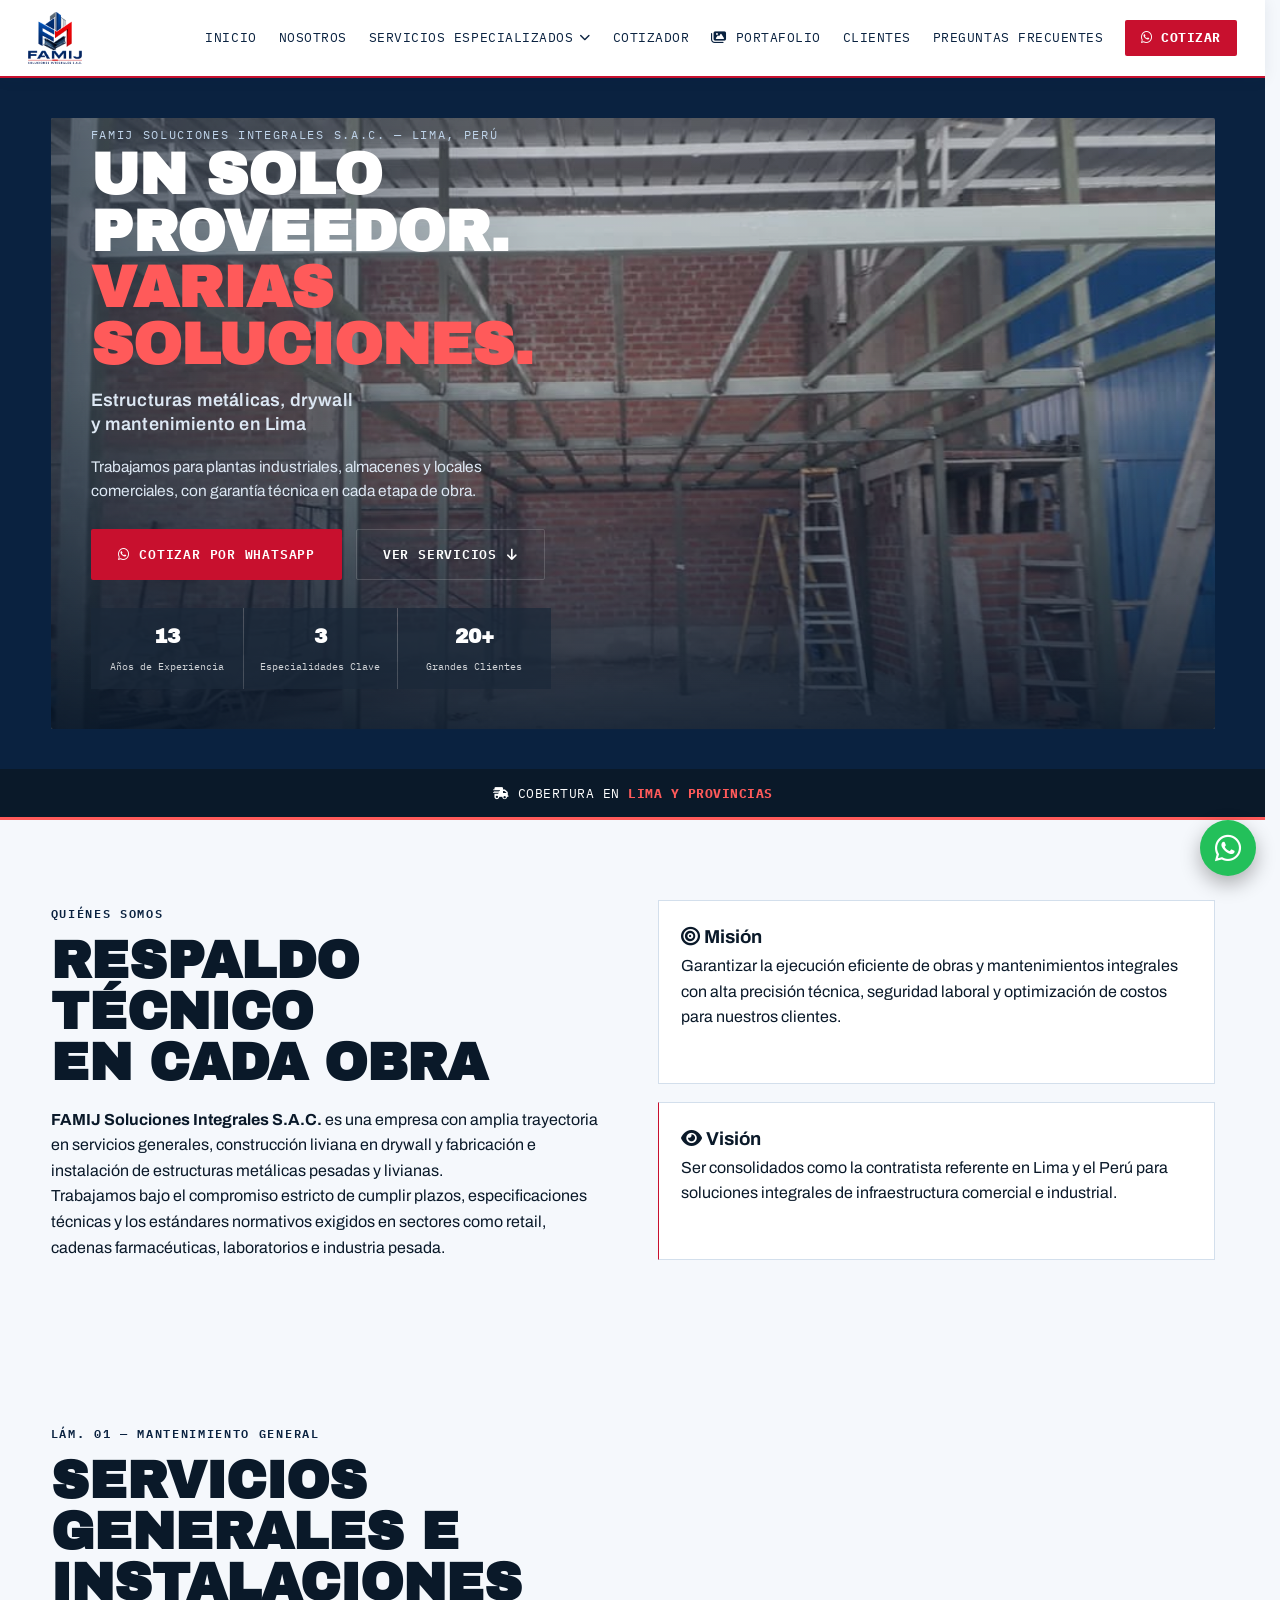
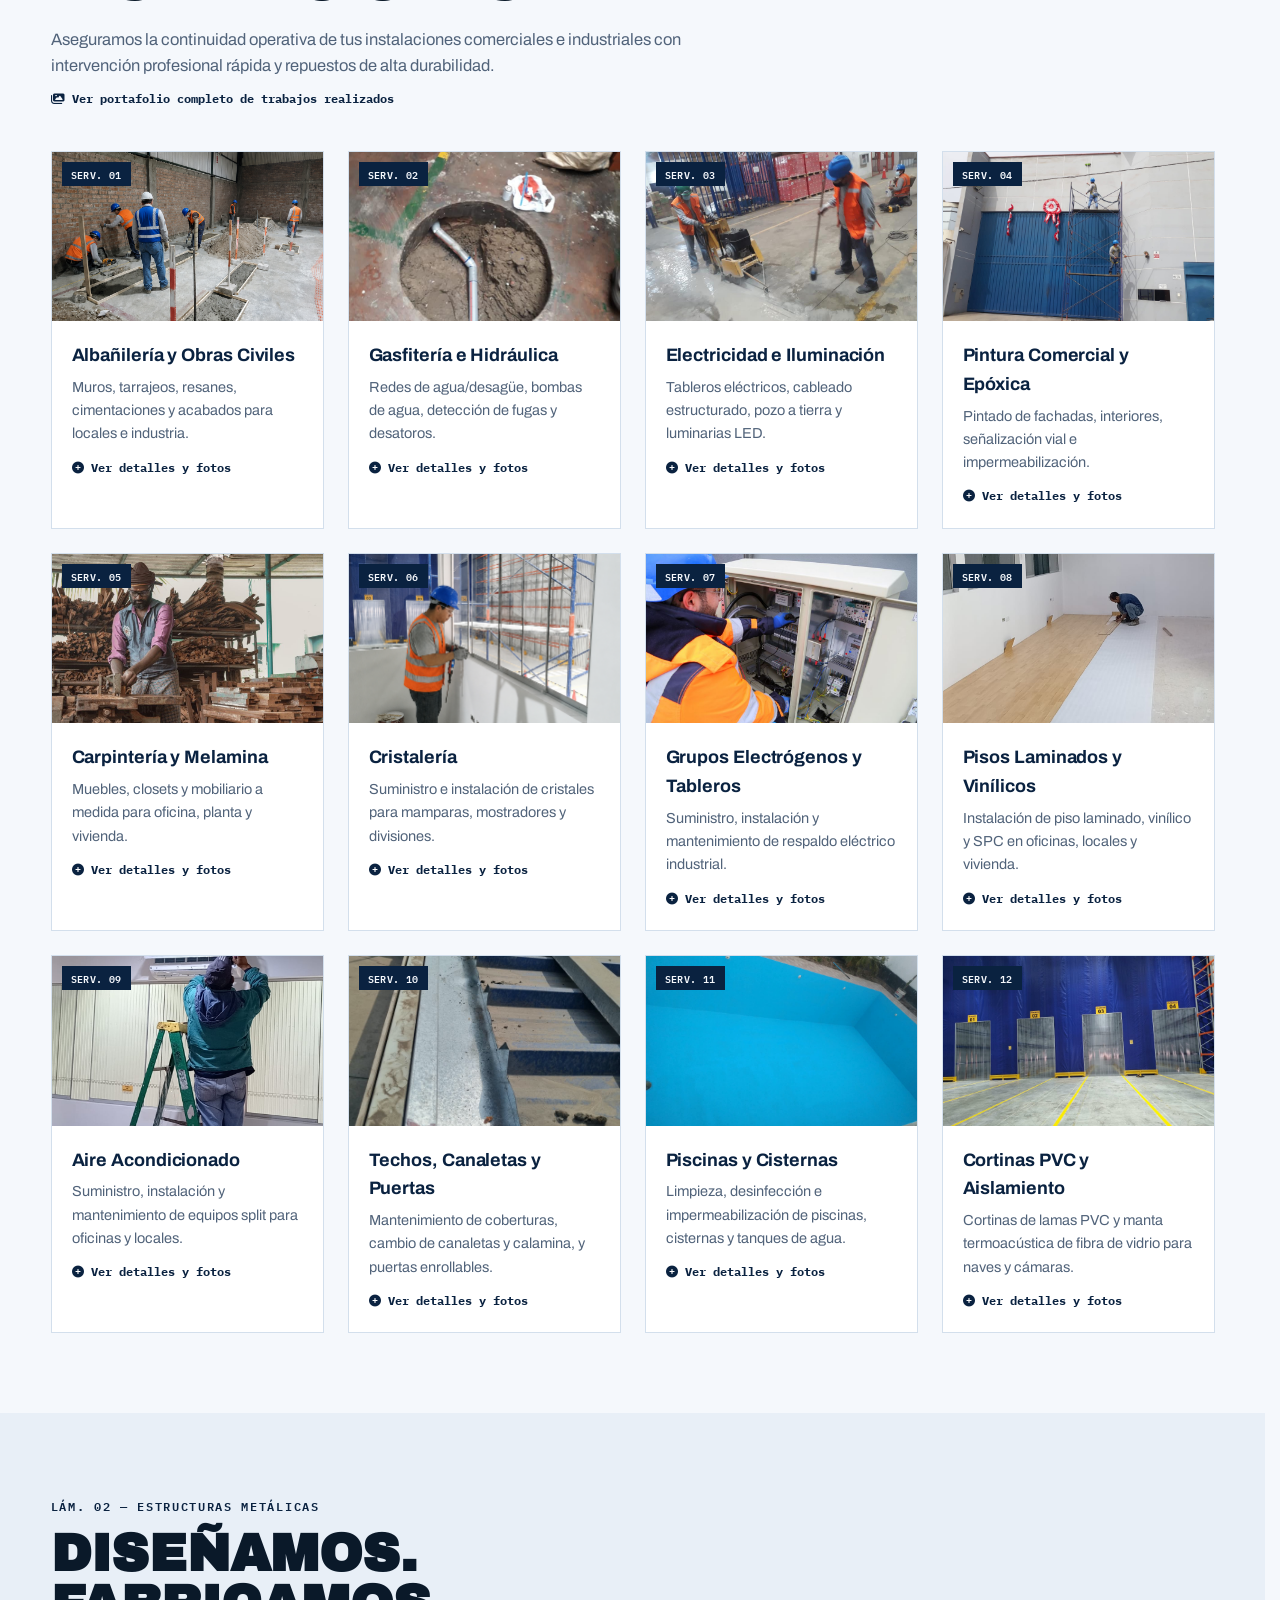
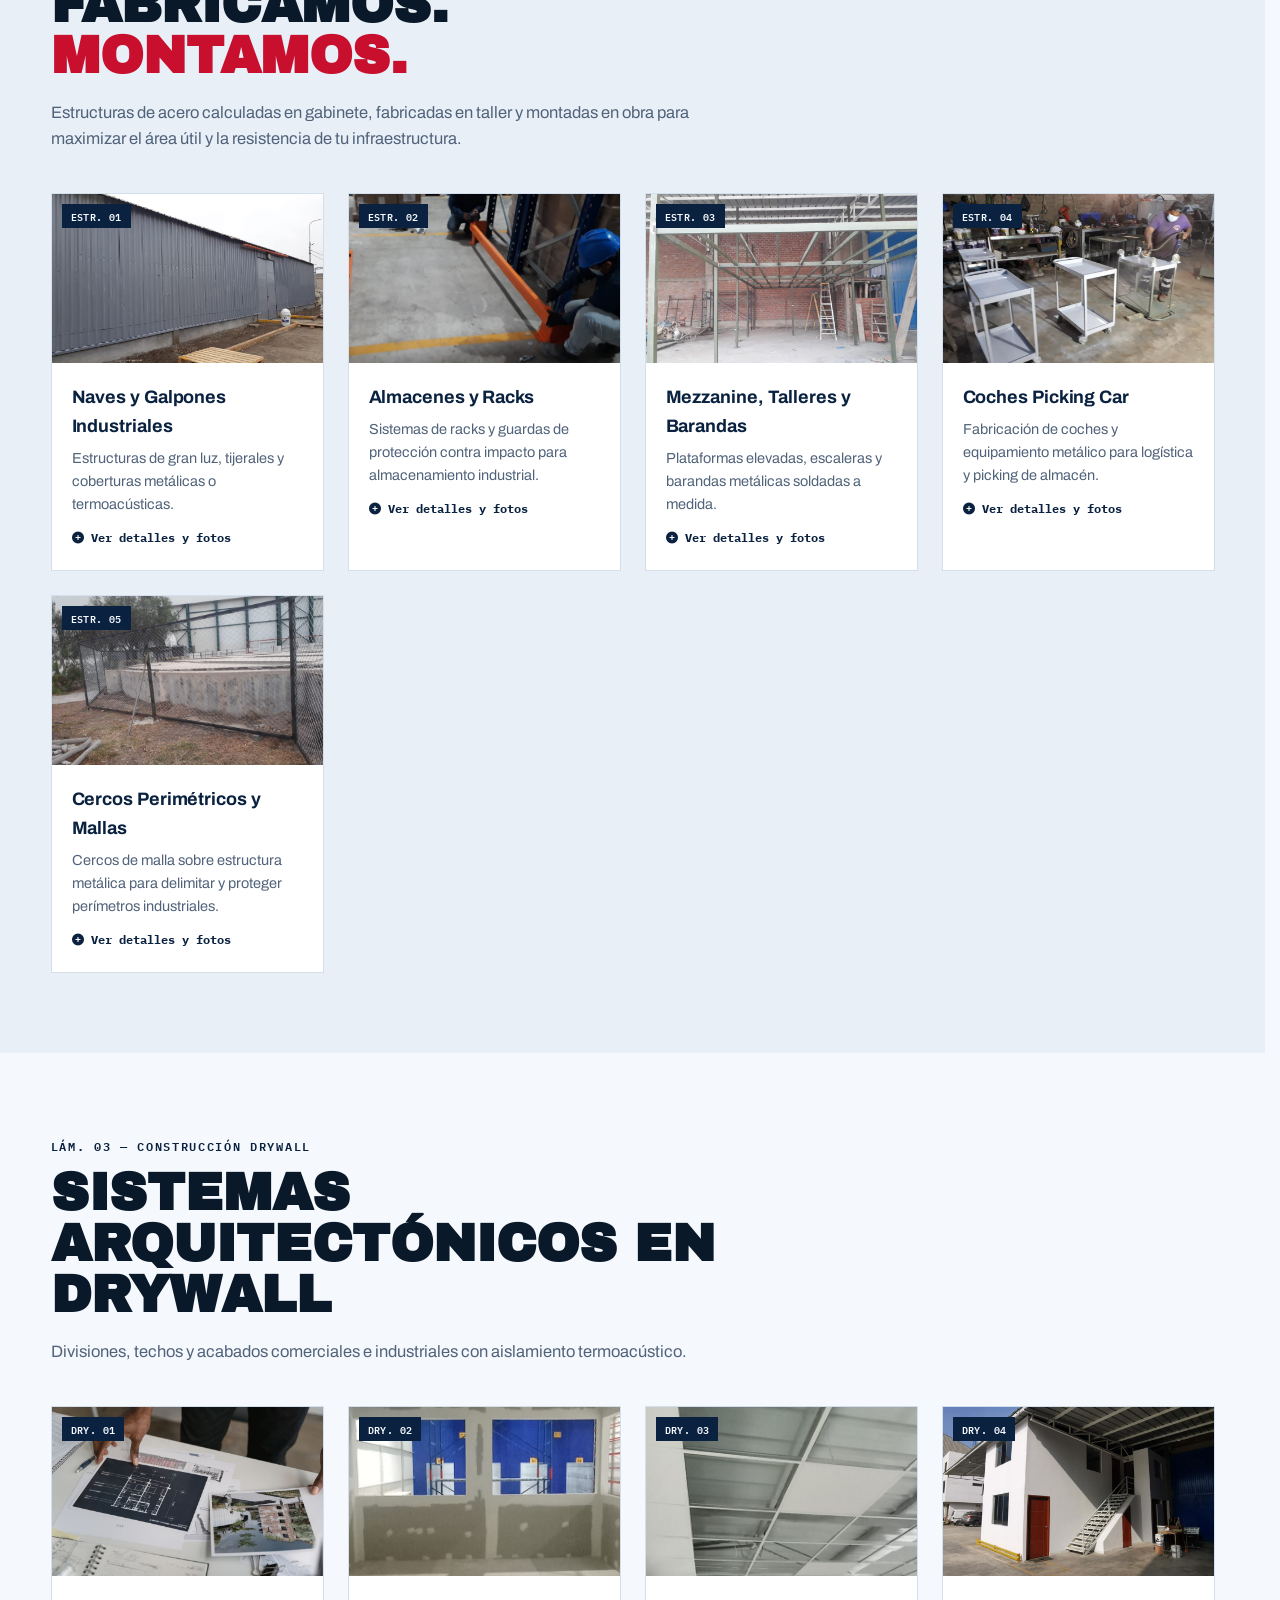
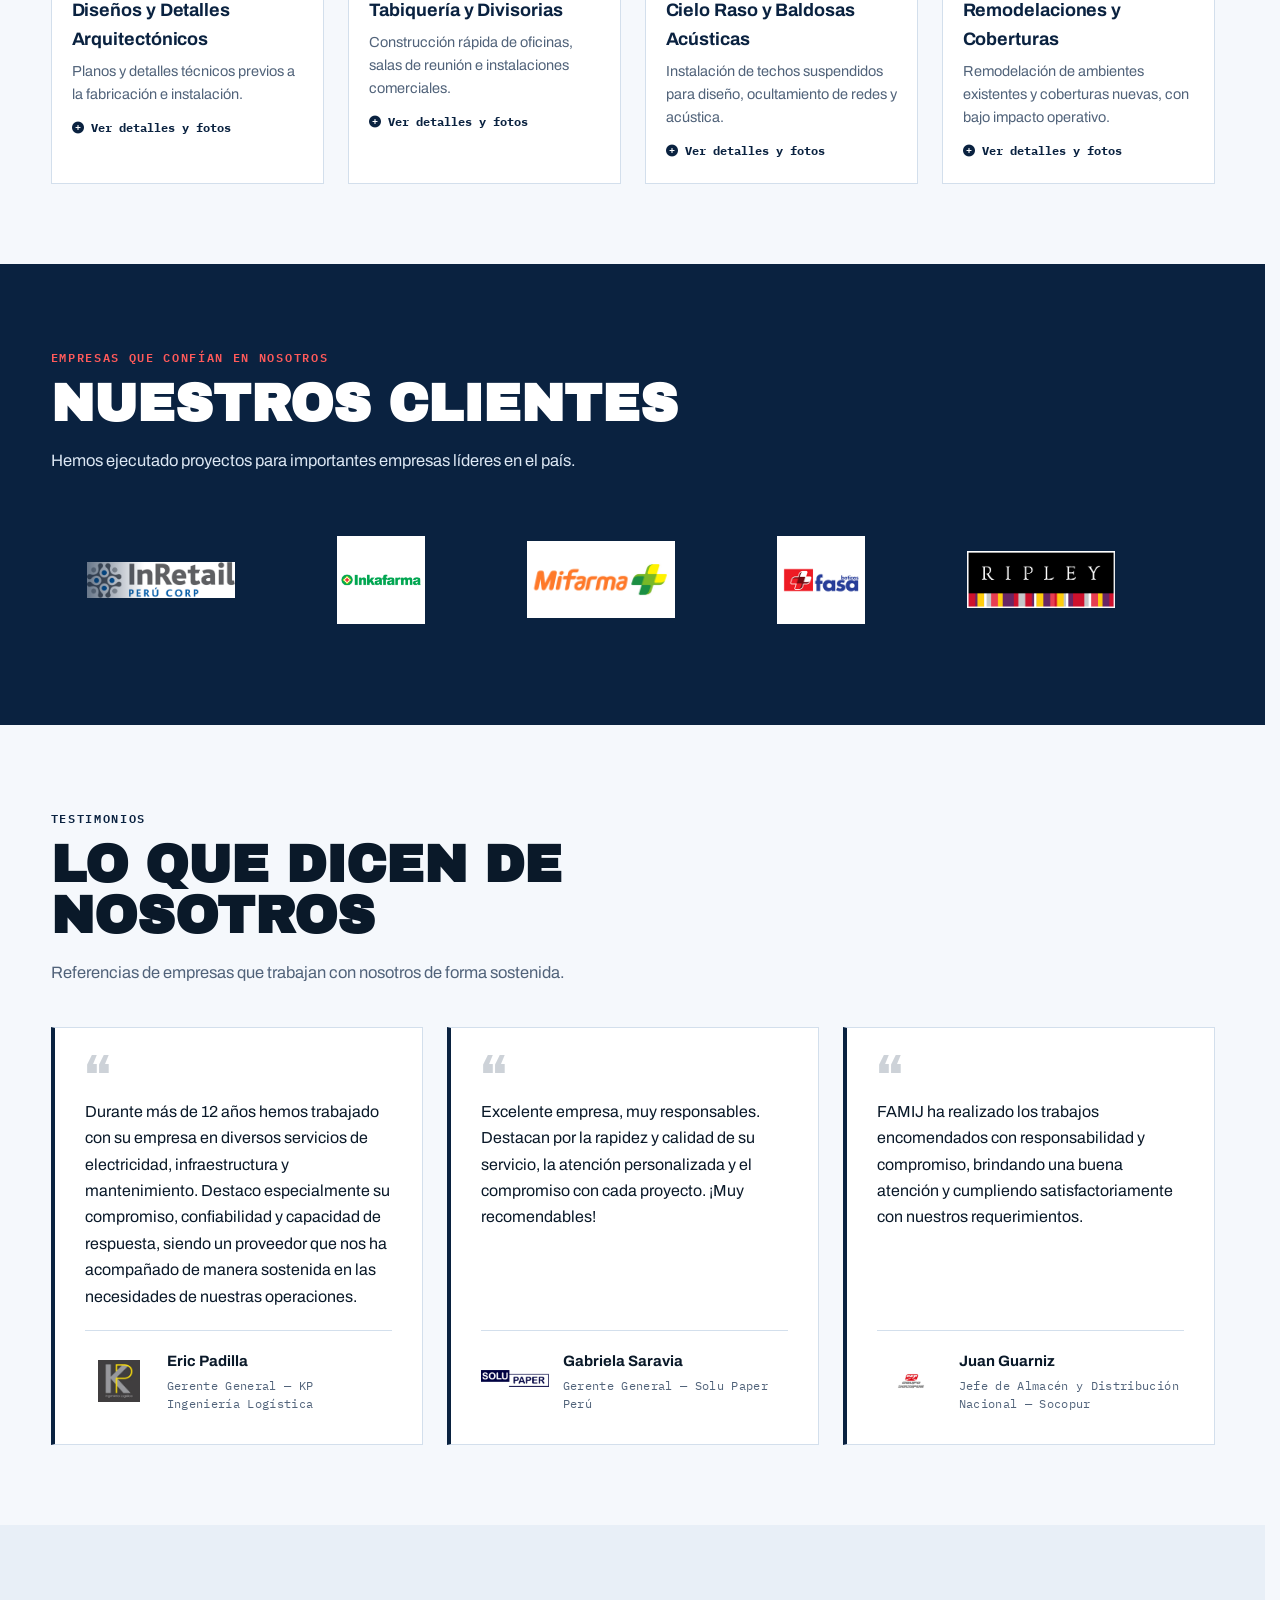
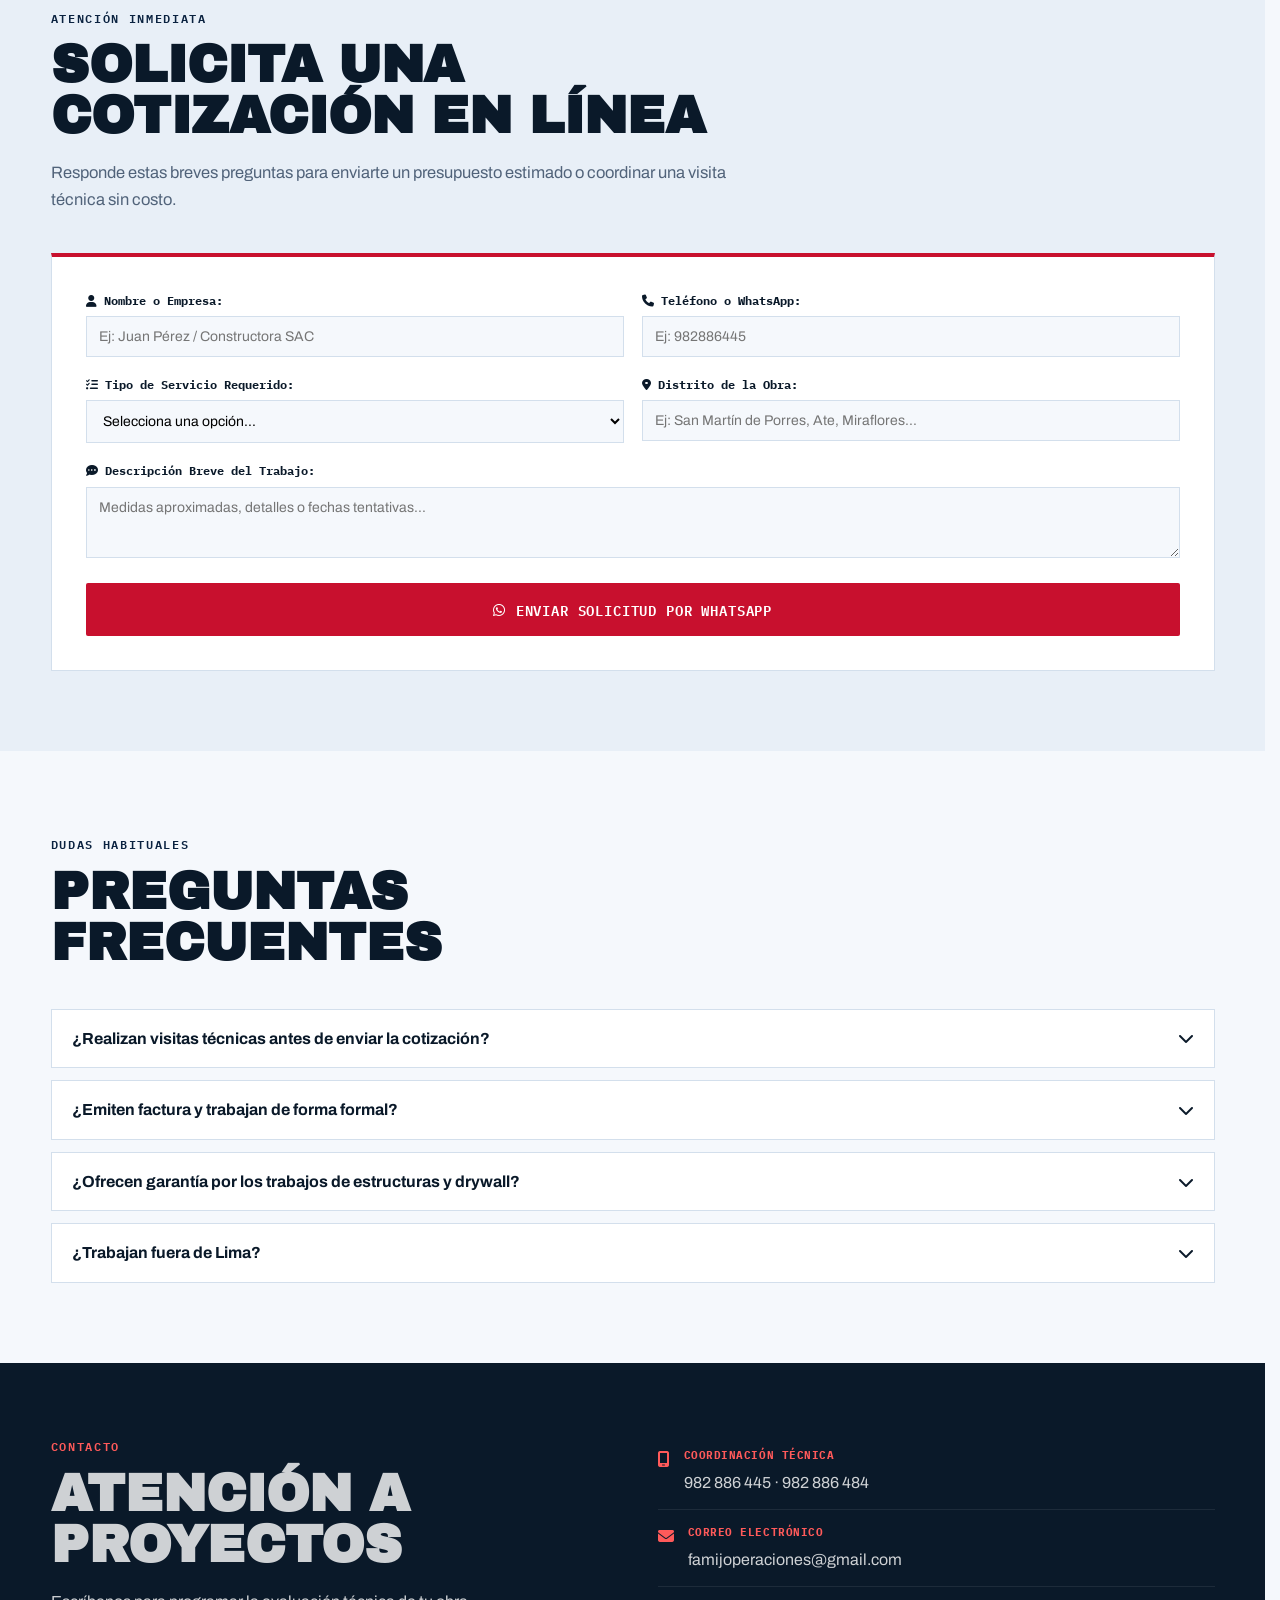
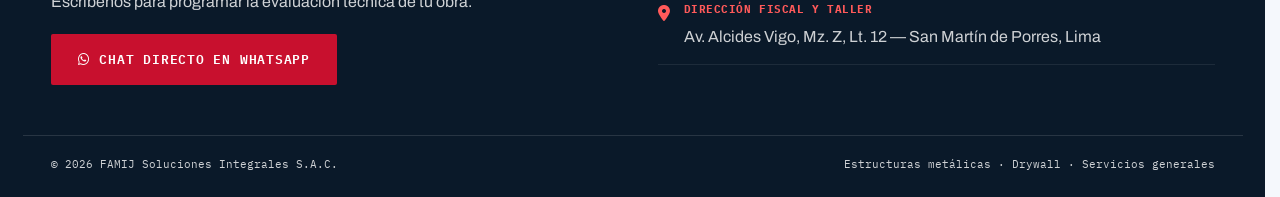
==== commit 7f386fa2: "Corrige seis fallos detectados en la auditoria del sitio 1. Contraste en la seccion Clientes: el par" ====
--- a/index.html
+++ b/index.html
@@ -100,7 +100,7 @@
 
 <!-- ============ NAVBAR CON MENU DESPLEGABLE PURE CSS ============ -->
 <header class="navbar">
-  <a href="#inicio" class="logo"><img src="assets/logo-famij.png" alt="FAMIJ Soluciones Integrales S.A.C."></a>
+  <a href="#inicio" class="logo"><img src="assets/logo-famij-nav.png" width="163" height="156" alt="FAMIJ Soluciones Integrales S.A.C."></a>
 
   <input type="checkbox" id="nav-toggle" class="nav-toggle-checkbox">
   <label for="nav-toggle" class="nav-toggle-label" aria-label="Abrir menú">
@@ -148,7 +148,7 @@
         </h1>
         <p class="lede">Trabajamos para plantas industriales, almacenes y locales comerciales, con garantía técnica en cada etapa de obra.</p>
         <div class="hero-actions">
-          <a href="https://wa.me/51982886445?text=Hola,%20deseo%20solicitar%20una%20cotizacion%20para%20un%20proyecto." target="_blank" class="btn btn-primary"><i class="fa-brands fa-whatsapp"></i> Cotizar por WhatsApp</a>
+          <a href="https://wa.me/51982886445?text=Hola,%20deseo%20solicitar%20una%20cotización%20para%20un%20proyecto." target="_blank" class="btn btn-primary"><i class="fa-brands fa-whatsapp"></i> Cotizar por WhatsApp</a>
           <a href="#servicios" class="btn btn-outline">Ver Servicios <i class="fa-solid fa-arrow-down"></i></a>
         </div>
 
@@ -259,7 +259,7 @@
       <div class="plate-card">
         <div class="plate-photo">
           <span class="plate-tab">SERV. 05</span>
-          <img loading="lazy" decoding="async" src="https://images.pexels.com/photos/18947396/pexels-photo-18947396.jpeg?auto=compress&cs=tinysrgb&w=900" alt="Carpintería y melamina">
+          <img loading="lazy" decoding="async" src="assets/stock/carpinteria-melamina.jpg" alt="Carpintería y melamina">
         </div>
         <div class="plate-body">
           <h3>Carpintería y Melamina</h3>
@@ -285,7 +285,7 @@
       <div class="plate-card">
         <div class="plate-photo">
           <span class="plate-tab">SERV. 07</span>
-          <img loading="lazy" decoding="async" src="https://images.pexels.com/photos/17842832/pexels-photo-17842832.jpeg?auto=compress&cs=tinysrgb&w=900" alt="Grupos electrógenos y tableros eléctricos">
+          <img loading="lazy" decoding="async" src="assets/stock/grupo-electrogeno-tablero.jpg" alt="Grupos electrógenos y tableros eléctricos">
         </div>
         <div class="plate-body">
           <h3>Grupos Electrógenos y Tableros</h3>
@@ -454,7 +454,7 @@
       <div class="plate-card">
         <div class="plate-photo">
           <span class="plate-tab">DRY. 01</span>
-          <img loading="lazy" decoding="async" src="https://images.pexels.com/photos/6615095/pexels-photo-6615095.jpeg?auto=compress&cs=tinysrgb&w=900" alt="Diseños y detalles arquitectónicos">
+          <img loading="lazy" decoding="async" src="assets/stock/diseno-arquitectonico.jpg" alt="Diseños y detalles arquitectónicos">
         </div>
         <div class="plate-body">
           <h3>Diseños y Detalles Arquitectónicos</h3>
@@ -607,10 +607,10 @@
           <p>FAMIJ ha realizado los trabajos encomendados con responsabilidad y compromiso, brindando una buena atención y cumpliendo satisfactoriamente con nuestros requerimientos.</p>
         </blockquote>
         <figcaption class="testi-author">
-          <img loading="lazy" decoding="async" src="assets/clientes/scp-socopur.png" alt="Grupo Socopur">
+          <img loading="lazy" decoding="async" src="assets/clientes/scp-socopur.png" alt="Socopur">
           <div>
             <strong>Juan Guarniz</strong>
-            <span>Jefe de Almacén y Distribución Nacional — Grupo Socopur</span>
+            <span>Jefe de Almacén y Distribución Nacional — Socopur</span>
           </div>
         </figcaption>
       </figure>
@@ -752,7 +752,7 @@
         <li><i class="fa-solid fa-check"></i> Reparación estructural de grietas y rajaduras en paredes de concreto.</li>
       </ul>
     </div>
-    <a href="https://wa.me/51982886445?text=Deseo%20cotizar%20el%20servicio%20de%20Albañileria" target="_blank" class="btn btn-primary" style="width:100%; justify-content:center; margin-top:15px;"><i class="fa-brands fa-whatsapp"></i> Cotizar este servicio específico</a>
+    <a href="https://wa.me/51982886445?text=Deseo%20cotizar%20el%20servicio%20de%20Albañilería" target="_blank" class="btn btn-primary" style="width:100%; justify-content:center; margin-top:15px;"><i class="fa-brands fa-whatsapp"></i> Cotizar este servicio específico</a>
   </div>
 </div>
 
@@ -775,7 +775,7 @@
         <li><i class="fa-solid fa-check"></i> Detección de filtraciones no visibles y reparación inmediata.</li>
       </ul>
     </div>
-    <a href="https://wa.me/51982886445?text=Deseo%20cotizar%20el%20servicio%20de%20Gasfiteria" target="_blank" class="btn btn-primary" style="width:100%; justify-content:center; margin-top:15px;"><i class="fa-brands fa-whatsapp"></i> Cotizar este servicio específico</a>
+    <a href="https://wa.me/51982886445?text=Deseo%20cotizar%20el%20servicio%20de%20Gasfitería" target="_blank" class="btn btn-primary" style="width:100%; justify-content:center; margin-top:15px;"><i class="fa-brands fa-whatsapp"></i> Cotizar este servicio específico</a>
   </div>
 </div>
 
@@ -832,7 +832,7 @@
     <span class="modal-badge">DETALLE DE SERVICIO</span>
     <h2>Carpintería y Melamina</h2>
     <div class="modal-gallery">
-      <img loading="lazy" decoding="async" class="single" src="https://images.pexels.com/photos/18947396/pexels-photo-18947396.jpeg?auto=compress&cs=tinysrgb&w=900" alt="Carpintería en taller">
+      <img loading="lazy" decoding="async" class="single" src="assets/stock/carpinteria-melamina.jpg" alt="Carpintería en taller">
     </div>
     <div class="modal-details">
       <h3>Especificaciones del Servicio:</h3>
@@ -842,7 +842,7 @@
         <li><i class="fa-solid fa-check"></i> Instalación y ajuste final en obra.</li>
       </ul>
     </div>
-    <a href="https://wa.me/51982886445?text=Deseo%20cotizar%20el%20servicio%20de%20Carpinteria%20y%20Melamina" target="_blank" class="btn btn-primary" style="width:100%; justify-content:center; margin-top:15px;"><i class="fa-brands fa-whatsapp"></i> Cotizar este servicio específico</a>
+    <a href="https://wa.me/51982886445?text=Deseo%20cotizar%20el%20servicio%20de%20Carpintería%20y%20Melamina" target="_blank" class="btn btn-primary" style="width:100%; justify-content:center; margin-top:15px;"><i class="fa-brands fa-whatsapp"></i> Cotizar este servicio específico</a>
   </div>
 </div>
 
@@ -865,7 +865,7 @@
         <li><i class="fa-solid fa-check"></i> Reposición de cristales dañados en fachadas.</li>
       </ul>
     </div>
-    <a href="https://wa.me/51982886445?text=Deseo%20cotizar%20el%20servicio%20de%20Cristaleria" target="_blank" class="btn btn-primary" style="width:100%; justify-content:center; margin-top:15px;"><i class="fa-brands fa-whatsapp"></i> Cotizar este servicio específico</a>
+    <a href="https://wa.me/51982886445?text=Deseo%20cotizar%20el%20servicio%20de%20Cristalería" target="_blank" class="btn btn-primary" style="width:100%; justify-content:center; margin-top:15px;"><i class="fa-brands fa-whatsapp"></i> Cotizar este servicio específico</a>
   </div>
 </div>
 
@@ -876,7 +876,7 @@
     <span class="modal-badge">DETALLE DE SERVICIO</span>
     <h2>Grupos Electrógenos y Tableros</h2>
     <div class="modal-gallery">
-      <img loading="lazy" decoding="async" class="single" src="https://images.pexels.com/photos/17842832/pexels-photo-17842832.jpeg?auto=compress&cs=tinysrgb&w=900" alt="Grupo electrógeno y tablero eléctrico">
+      <img loading="lazy" decoding="async" class="single" src="assets/stock/grupo-electrogeno-tablero.jpg" alt="Grupo electrógeno y tablero eléctrico">
     </div>
     <div class="modal-details">
       <h3>Especificaciones del Servicio:</h3>
@@ -886,7 +886,7 @@
         <li><i class="fa-solid fa-check"></i> Mantenimiento preventivo de respaldo eléctrico.</li>
       </ul>
     </div>
-    <a href="https://wa.me/51982886445?text=Deseo%20cotizar%20Grupos%20Electrogenos%20y%20Tableros" target="_blank" class="btn btn-primary" style="width:100%; justify-content:center; margin-top:15px;"><i class="fa-brands fa-whatsapp"></i> Cotizar este servicio específico</a>
+    <a href="https://wa.me/51982886445?text=Deseo%20cotizar%20Grupos%20Electrógenos%20y%20Tableros" target="_blank" class="btn btn-primary" style="width:100%; justify-content:center; margin-top:15px;"><i class="fa-brands fa-whatsapp"></i> Cotizar este servicio específico</a>
   </div>
 </div>
 
@@ -909,7 +909,7 @@
         <li><i class="fa-solid fa-check"></i> Colocación de contrazócalo y remate de encuentros.</li>
       </ul>
     </div>
-    <a href="https://wa.me/51982886445?text=Deseo%20cotizar%20Pisos%20Laminados%20y%20Vinilicos" target="_blank" class="btn btn-primary" style="width:100%; justify-content:center; margin-top:15px;"><i class="fa-brands fa-whatsapp"></i> Cotizar este servicio específico</a>
+    <a href="https://wa.me/51982886445?text=Deseo%20cotizar%20Pisos%20Laminados%20y%20Vinílicos" target="_blank" class="btn btn-primary" style="width:100%; justify-content:center; margin-top:15px;"><i class="fa-brands fa-whatsapp"></i> Cotizar este servicio específico</a>
   </div>
 </div>
 
@@ -1113,7 +1113,7 @@
         <li><i class="fa-solid fa-check"></i> Portones y accesos peatonales integrados al cerco.</li>
       </ul>
     </div>
-    <a href="https://wa.me/51982886445?text=Deseo%20cotizar%20Cercos%20Perimetricos%20y%20Mallas" target="_blank" class="btn btn-primary" style="width:100%; justify-content:center; margin-top:15px;"><i class="fa-brands fa-whatsapp"></i> Cotizar Cercos Perimétricos</a>
+    <a href="https://wa.me/51982886445?text=Deseo%20cotizar%20Cercos%20Perimétricos%20y%20Mallas" target="_blank" class="btn btn-primary" style="width:100%; justify-content:center; margin-top:15px;"><i class="fa-brands fa-whatsapp"></i> Cotizar Cercos Perimétricos</a>
   </div>
 </div>
 
@@ -1124,7 +1124,7 @@
     <span class="modal-badge">DRYWALL</span>
     <h2>Diseños y Detalles Arquitectónicos</h2>
     <div class="modal-gallery">
-      <img loading="lazy" decoding="async" class="single" src="https://images.pexels.com/photos/6615095/pexels-photo-6615095.jpeg?auto=compress&cs=tinysrgb&w=900" alt="Diseños y detalles arquitectónicos">
+      <img loading="lazy" decoding="async" class="single" src="assets/stock/diseno-arquitectonico.jpg" alt="Diseños y detalles arquitectónicos">
     </div>
     <div class="modal-details">
       <h3>Especificaciones del Servicio:</h3>
@@ -1134,7 +1134,7 @@
         <li><i class="fa-solid fa-check"></i> Validación con el cliente antes de fabricar.</li>
       </ul>
     </div>
-    <a href="https://wa.me/51982886445?text=Deseo%20cotizar%20Disenos%20Arquitectonicos" target="_blank" class="btn btn-primary" style="width:100%; justify-content:center; margin-top:15px;"><i class="fa-brands fa-whatsapp"></i> Cotizar este servicio específico</a>
+    <a href="https://wa.me/51982886445?text=Deseo%20cotizar%20Diseños%20Arquitectónicos" target="_blank" class="btn btn-primary" style="width:100%; justify-content:center; margin-top:15px;"><i class="fa-brands fa-whatsapp"></i> Cotizar este servicio específico</a>
   </div>
 </div>
 
@@ -1157,7 +1157,7 @@
         <li><i class="fa-solid fa-check"></i> Proyectos llave en mano, con bajo tiempo de ejecución.</li>
       </ul>
     </div>
-    <a href="https://wa.me/51982886445?text=Deseo%20cotizar%20Tabiqueria%20y%20Divisorias" target="_blank" class="btn btn-primary" style="width:100%; justify-content:center; margin-top:15px;"><i class="fa-brands fa-whatsapp"></i> Cotizar este servicio específico</a>
+    <a href="https://wa.me/51982886445?text=Deseo%20cotizar%20Tabiquería%20y%20Divisorias" target="_blank" class="btn btn-primary" style="width:100%; justify-content:center; margin-top:15px;"><i class="fa-brands fa-whatsapp"></i> Cotizar este servicio específico</a>
   </div>
 </div>
 
@@ -1180,7 +1180,7 @@
         <li><i class="fa-solid fa-check"></i> Acabado listo para iluminación empotrada.</li>
       </ul>
     </div>
-    <a href="https://wa.me/51982886445?text=Deseo%20cotizar%20Cielo%20Raso%20y%20Baldosas%20Acusticas" target="_blank" class="btn btn-primary" style="width:100%; justify-content:center; margin-top:15px;"><i class="fa-brands fa-whatsapp"></i> Cotizar este servicio específico</a>
+    <a href="https://wa.me/51982886445?text=Deseo%20cotizar%20Cielo%20Raso%20y%20Baldosas%20Acústicas" target="_blank" class="btn btn-primary" style="width:100%; justify-content:center; margin-top:15px;"><i class="fa-brands fa-whatsapp"></i> Cotizar este servicio específico</a>
   </div>
 </div>
 
--- a/style.css
+++ b/style.css
@@ -99,6 +99,9 @@
 
 .section-head { max-width: 680px; margin-bottom: 40px; }
 .section-head p { color: var(--ink-soft); font-size: 16.5px; }
+/* Sobre fondo navy, --ink-soft solo alcanza 2.6:1. Se usa el mismo tono
+   claro del hero, que da 12.7:1. */
+.section-dark .section-head p { color: #DCE7F3; }
 
 .btn {
   display: inline-flex;
@@ -832,6 +835,12 @@
   justify-content: center;
 }
 .lightbox:target { display: flex; }
+/* Sin esto la pagina de atras sigue desplazandose con el lightbox abierto,
+   y al cerrarlo el visitante aparece en otro punto del portafolio.
+   El scrollbar-gutter reserva el ancho de la barra de forma permanente:
+   sin el, al ocultarla el contenido saltaba 15px al abrir cada foto. */
+html { scrollbar-gutter: stable; }
+html:has(.lightbox:target) { overflow: hidden; }
 
 .lightbox-inner {
   max-width: 1100px;
